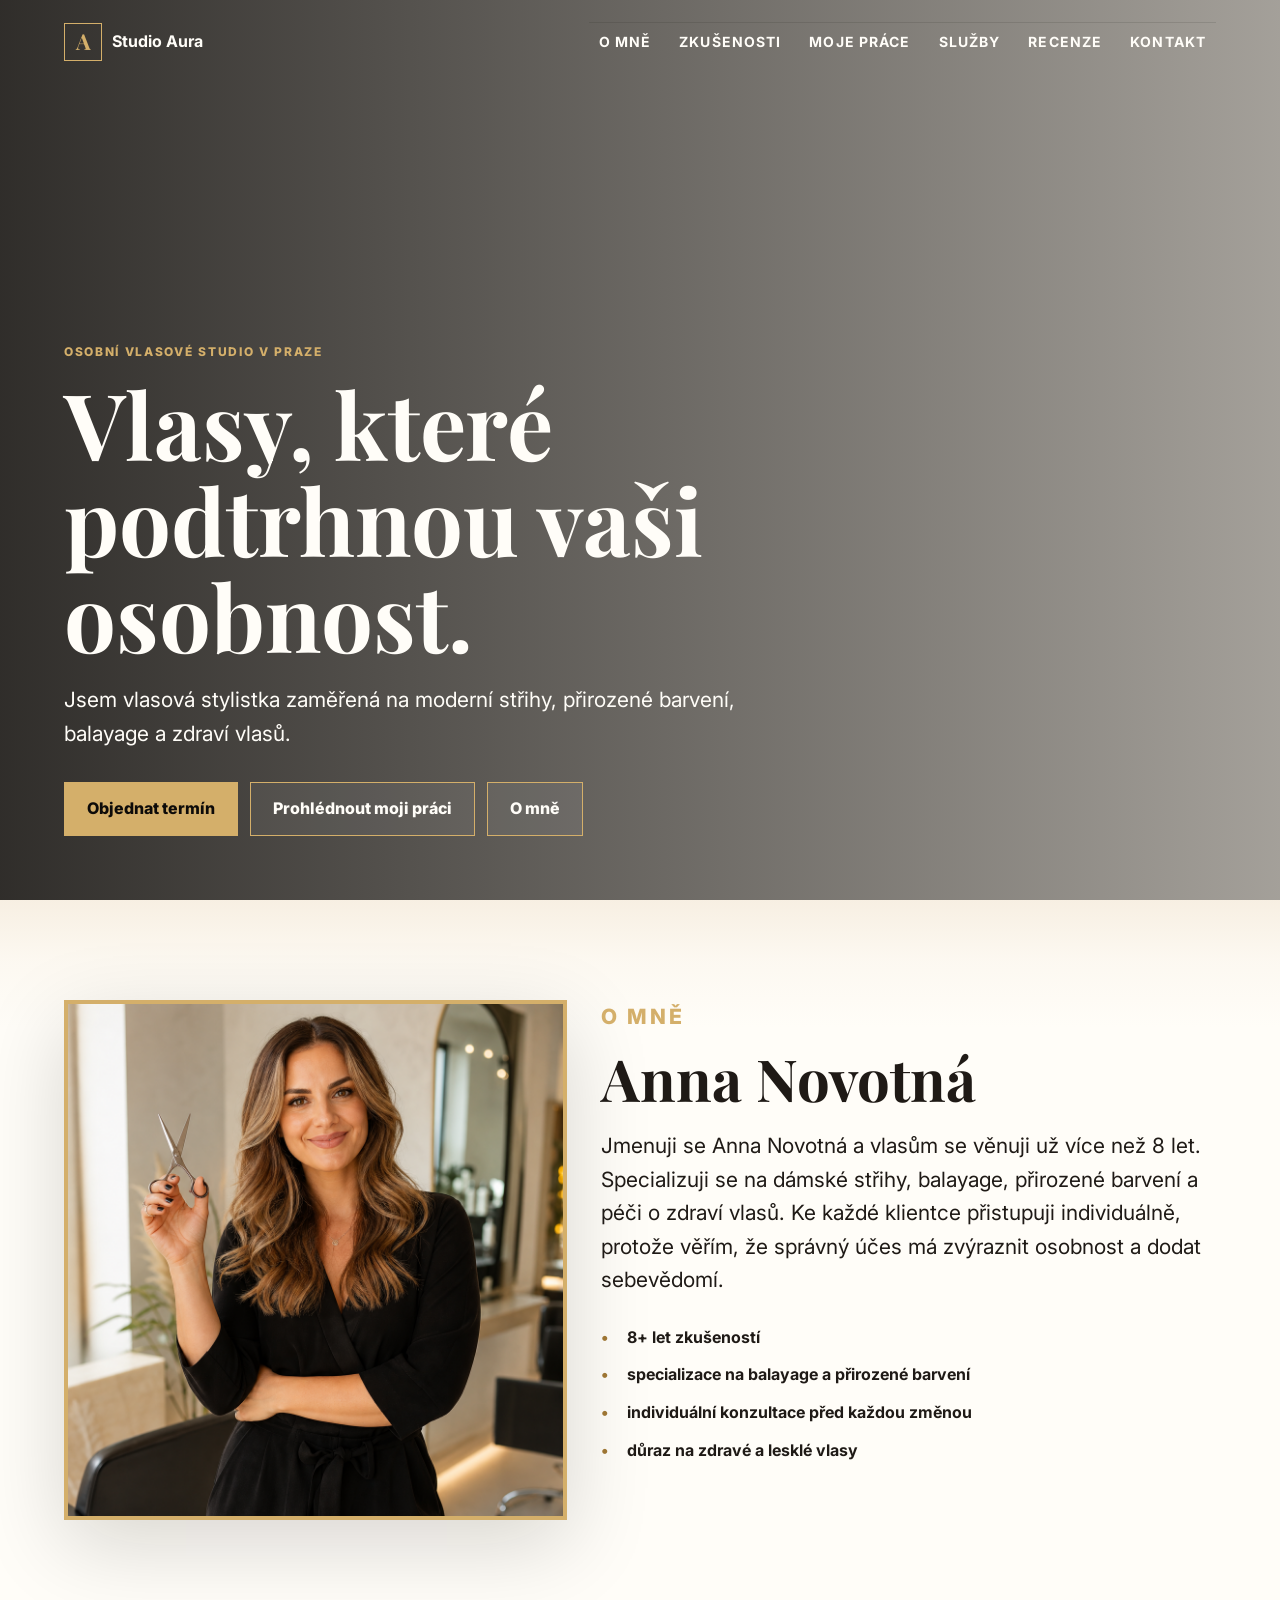
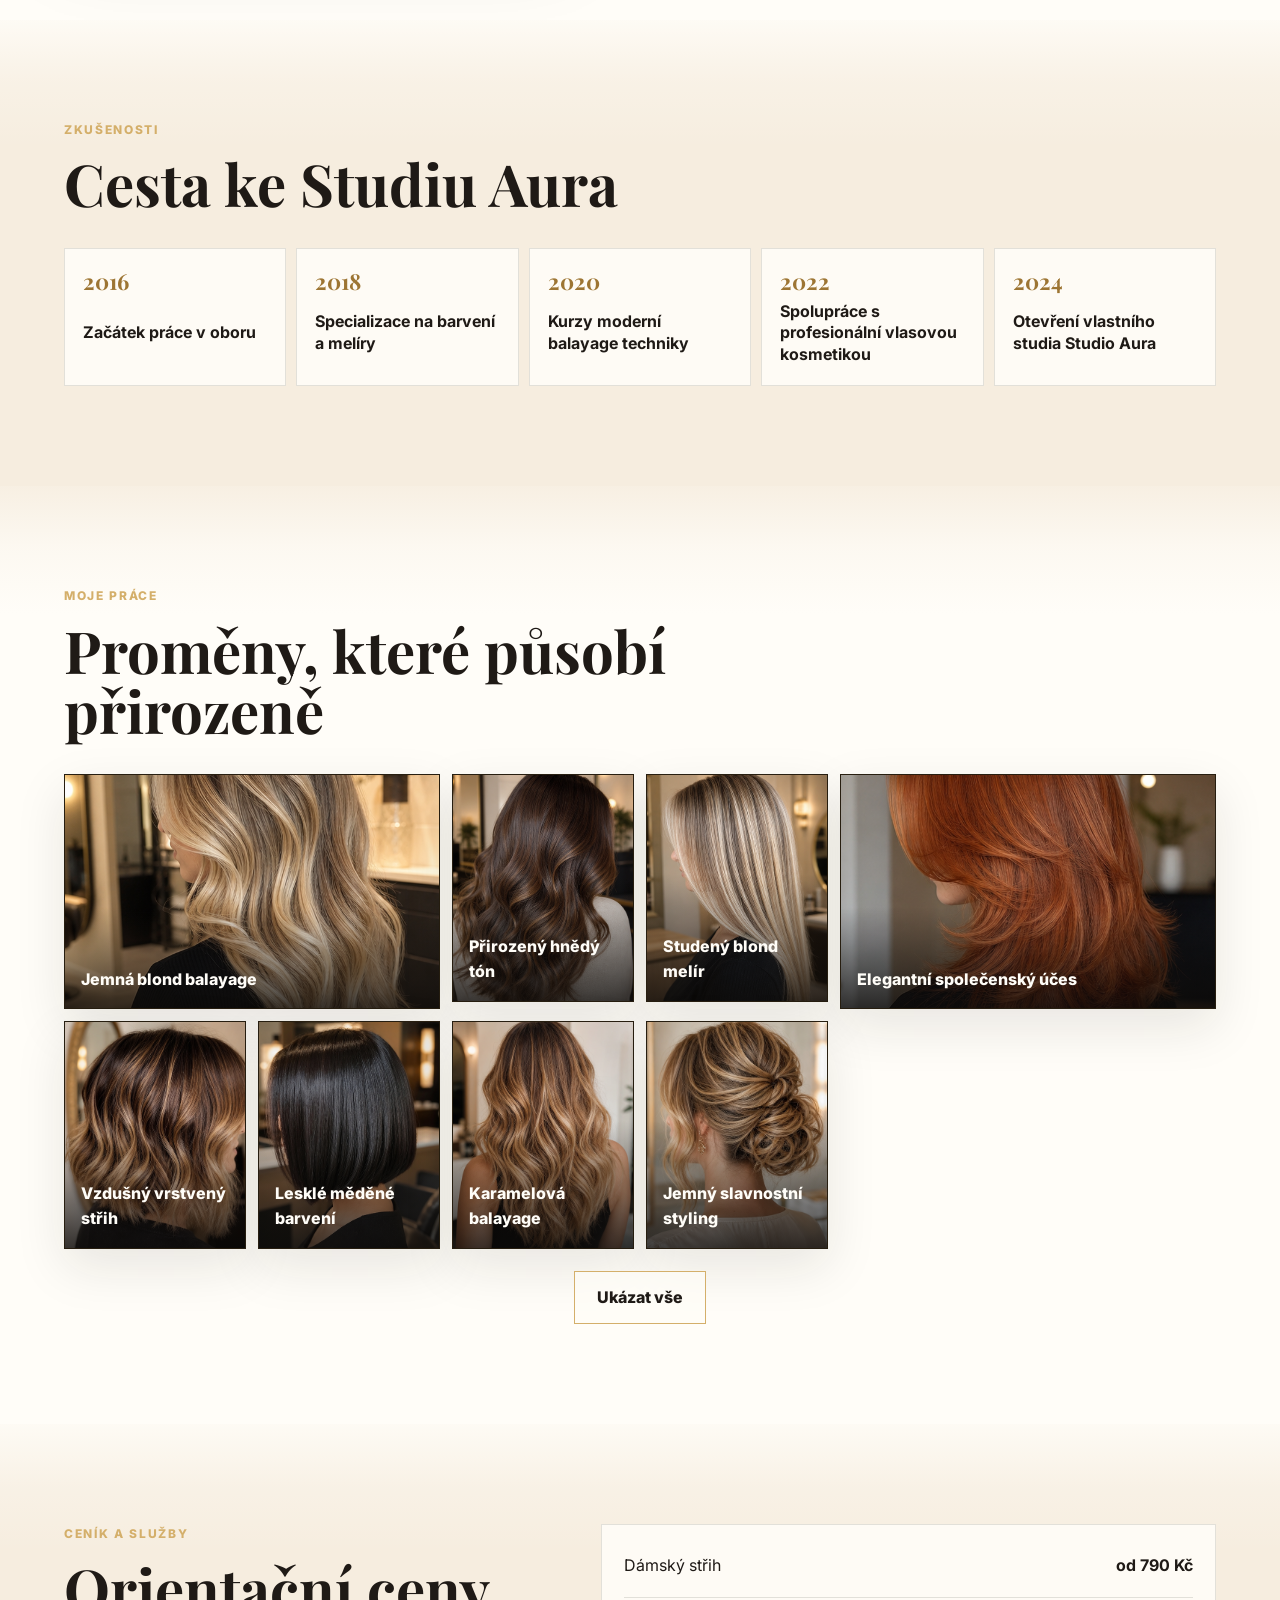
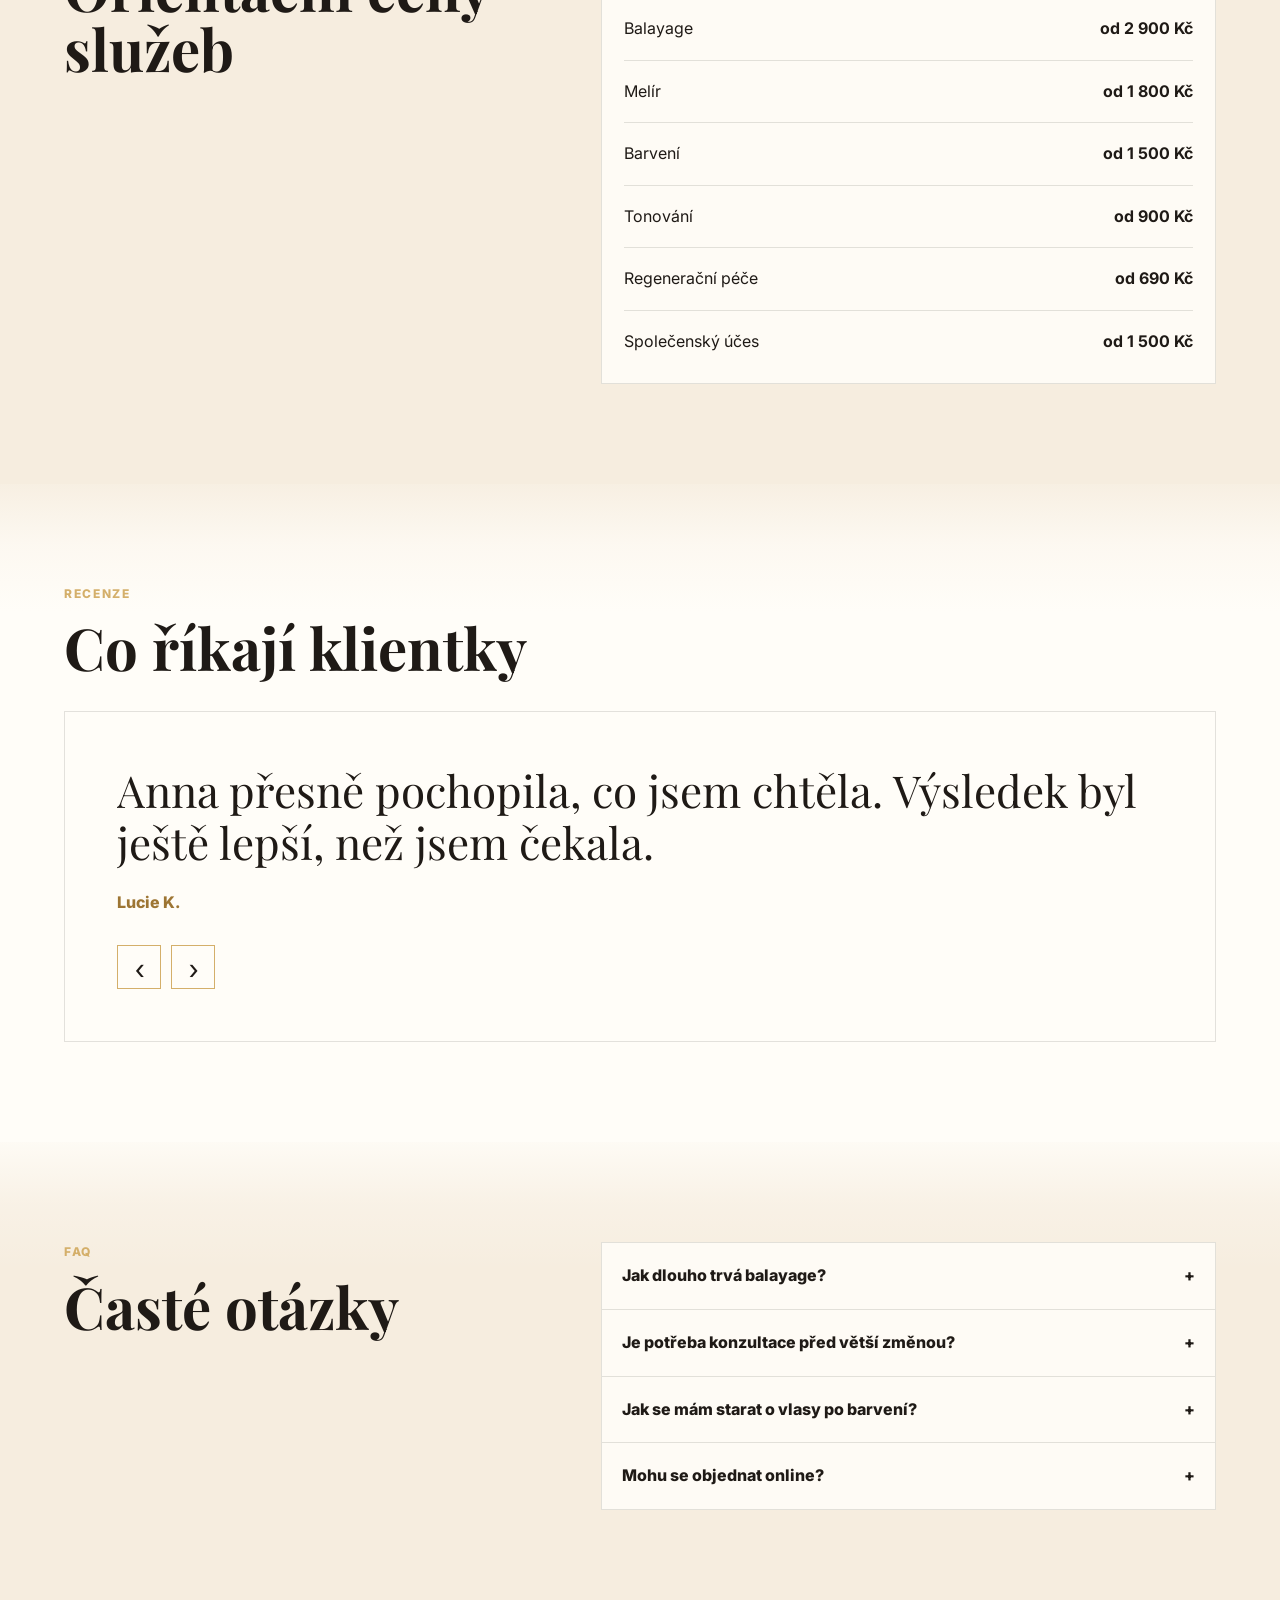
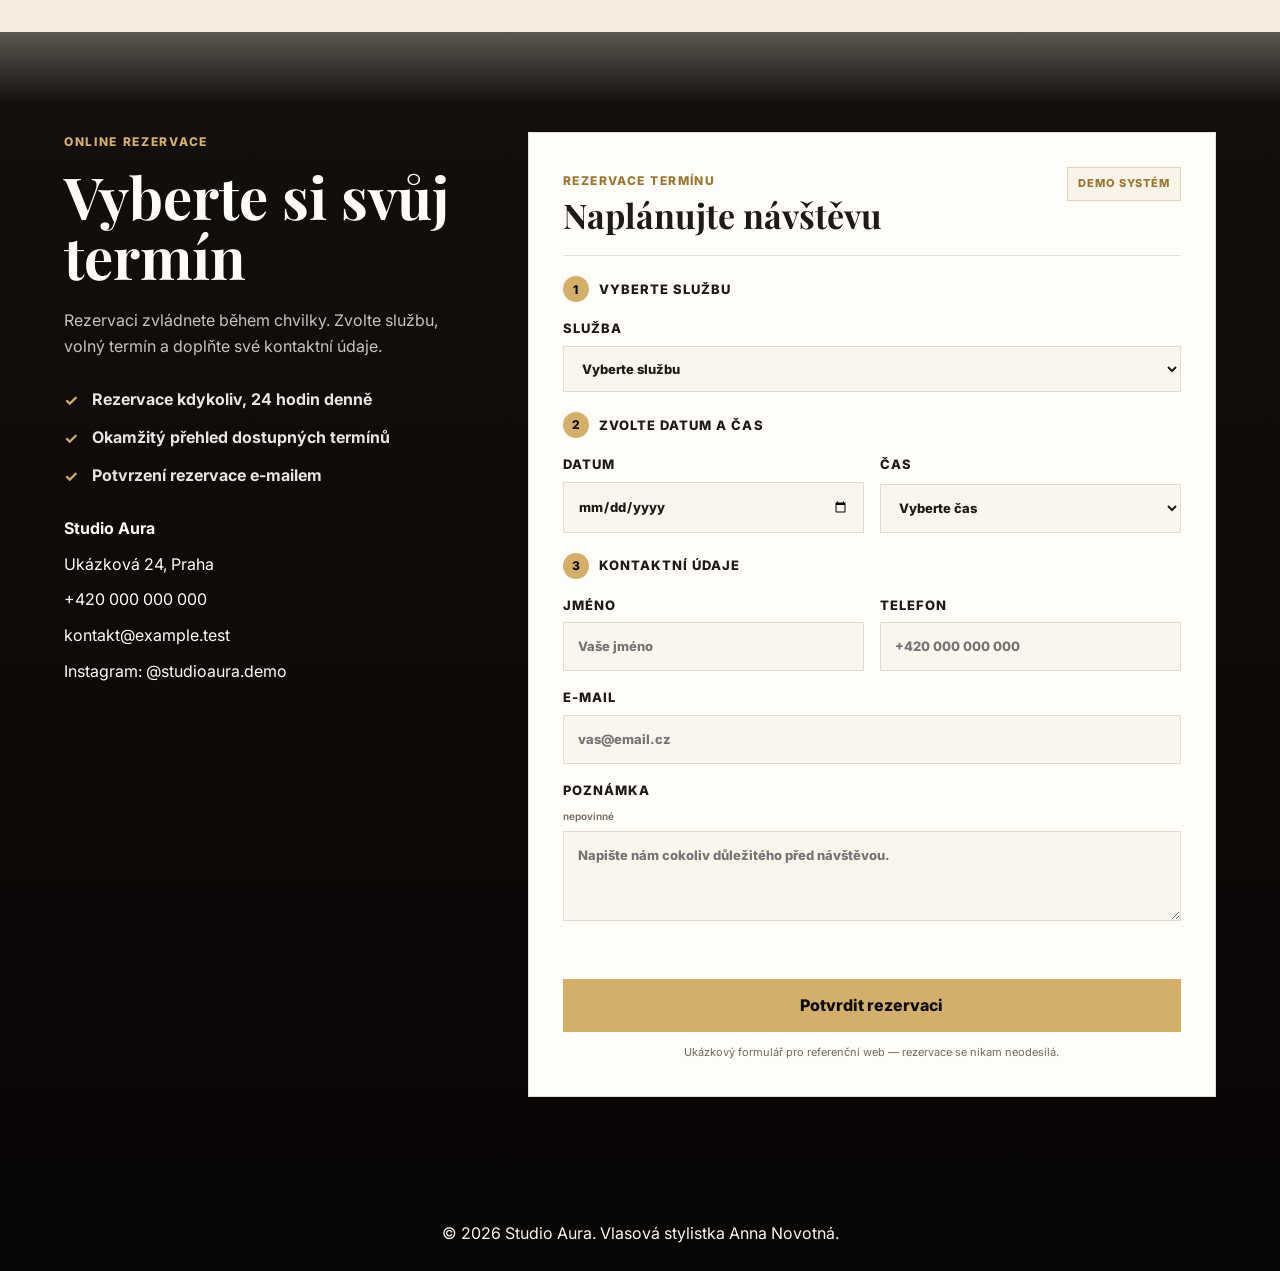
==== index.html @ 3a63a899 "Add demo booking and gallery interactions" ====
<!DOCTYPE html>
<html lang="cs">
<head>
  <meta charset="UTF-8">
  <meta name="viewport" content="width=device-width, initial-scale=1.0">
  <meta name="description" content="Studio Aura je osobní vlasové studio Anny Novotné v Praze. Moderní střihy, balayage, melíry, přirozené barvení a péče o zdravé vlasy.">
  <meta name="keywords" content="Studio Aura, kadeřnice Praha, balayage Praha, dámský střih, melír, barvení vlasů, vlasová stylistka">
  <meta name="author" content="Studio Aura">
  <meta property="og:title" content="Studio Aura | Vlasová stylistka Anna Novotná">
  <meta property="og:description" content="Vlasy, které podtrhnou vaši osobnost. Moderní střihy, přirozené barvení, balayage a zdraví vlasů.">
  <meta property="og:type" content="website">
  <meta property="og:image" content="https://images.unsplash.com/photo-1560066984-138dadb4c035?auto=format&fit=crop&w=1200&q=80">
  <title>Studio Aura | Vlasová stylistka Anna Novotná</title>
  <link rel="icon" href="data:image/svg+xml,%3Csvg xmlns='http://www.w3.org/2000/svg' viewBox='0 0 64 64'%3E%3Crect width='64' height='64' rx='14' fill='%230d0b09'/%3E%3Cpath d='M18 47 32 13l14 34h-7l-3-8H28l-3 8h-7Zm12-14h4l-2-6-2 6Z' fill='%23d4af6a'/%3E%3C/svg%3E">
  <link rel="preconnect" href="https://fonts.googleapis.com">
  <link rel="preconnect" href="https://fonts.gstatic.com" crossorigin>
  <link href="https://fonts.googleapis.com/css2?family=Inter:wght@400;500;600;700&family=Playfair+Display:wght@600;700&display=swap" rel="stylesheet">
  <link rel="stylesheet" href="style.css">
</head>
<body>
  <header class="site-header" data-header>
    <a class="brand" href="#home" aria-label="Studio Aura domů">
      <span class="brand__mark">A</span>
      <span>Studio Aura</span>
    </a>
    <nav class="nav" data-nav aria-label="Hlavní navigace">
      <a href="#about">O mně</a>
      <a href="#experience">Zkušenosti</a>
      <a href="#work">Moje práce</a>
      <a href="#pricing">Služby</a>
      <a href="#reviews">Recenze</a>
      <a href="#contact">Kontakt</a>
    </nav>
    <button class="menu-toggle" type="button" data-menu-toggle aria-label="Otevřít menu" aria-expanded="false">
      <span></span>
      <span></span>
      <span></span>
    </button>
  </header>

  <main>
    <section class="hero" id="home">
      <div class="hero__image" aria-hidden="true"></div>
      <div class="hero__content reveal">
        <p class="eyebrow">Osobní vlasové studio v Praze</p>
        <h1>Vlasy, které podtrhnou vaši osobnost.</h1>
        <p>Jsem vlasová stylistka zaměřená na moderní střihy, přirozené barvení, balayage a zdraví vlasů.</p>
        <div class="hero__actions">
          <a class="button button--primary" href="#contact">Objednat termín</a>
          <a class="button button--ghost" href="#work">Prohlédnout moji práci</a>
          <a class="button button--ghost" href="#about">O mně</a>
        </div>
      </div>
    </section>

    <section class="section about" id="about">
      <div class="section__inner about__grid">
        <div class="about__photo reveal">
          <img src="images/about-stylist-ai.png" alt="Vlasová stylistka Anna Novotná s nůžkami ve studiu Studio Aura" loading="lazy">
        </div>
        <div class="about__content reveal">
          <p class="eyebrow">O mně</p>
          <h2>Anna Novotná</h2>
          <p>Jmenuji se Anna Novotná a vlasům se věnuji už více než 8 let. Specializuji se na dámské střihy, balayage, přirozené barvení a péči o zdraví vlasů. Ke každé klientce přistupuji individuálně, protože věřím, že správný účes má zvýraznit osobnost a dodat sebevědomí.</p>
          <ul class="feature-list">
            <li>8+ let zkušeností</li>
            <li>specializace na balayage a přirozené barvení</li>
            <li>individuální konzultace před každou změnou</li>
            <li>důraz na zdravé a lesklé vlasy</li>
          </ul>
        </div>
      </div>
    </section>

    <section class="section experience" id="experience">
      <div class="section__inner">
        <div class="section__heading reveal">
          <p class="eyebrow">Zkušenosti</p>
          <h2>Cesta ke Studiu Aura</h2>
        </div>
        <div class="timeline">
          <article class="timeline__item reveal"><span>2016</span><p>Začátek práce v oboru</p></article>
          <article class="timeline__item reveal"><span>2018</span><p>Specializace na barvení a melíry</p></article>
          <article class="timeline__item reveal"><span>2020</span><p>Kurzy moderní balayage techniky</p></article>
          <article class="timeline__item reveal"><span>2022</span><p>Spolupráce s profesionální vlasovou kosmetikou</p></article>
          <article class="timeline__item reveal"><span>2024</span><p>Otevření vlastního studia Studio Aura</p></article>
        </div>
      </div>
    </section>

    <section class="section work" id="work">
      <div class="section__inner">
        <div class="section__heading reveal">
          <p class="eyebrow">Moje práce</p>
          <h2>Proměny, které působí přirozeně</h2>
        </div>
        <div class="gallery" data-gallery>
          <button class="gallery__item reveal" type="button" data-caption="Jemná blond balayage" data-src="images/portfolio/portfolio-01.png">
            <img src="images/portfolio/portfolio-01.png" alt="Jemná blond balayage ve vlasovém studiu" loading="lazy">
            <span>Jemná blond balayage</span>
          </button>
          <button class="gallery__item reveal" type="button" data-caption="Přirozený hnědý tón" data-src="images/portfolio/portfolio-02.png">
            <img src="images/portfolio/portfolio-02.png" alt="Přirozeně upravené hnědé vlasy" loading="lazy">
            <span>Přirozený hnědý tón</span>
          </button>
          <button class="gallery__item reveal" type="button" data-caption="Studený blond melír" data-src="images/portfolio/portfolio-03.png">
            <img src="images/portfolio/portfolio-03.png" alt="Studený blond melír po úpravě vlasů" loading="lazy">
            <span>Studený blond melír</span>
          </button>
          <button class="gallery__item reveal" type="button" data-caption="Elegantní společenský účes" data-src="images/portfolio/portfolio-04.png">
            <img src="images/portfolio/portfolio-04.png" alt="Elegantní společenský účes s jemným stylingem" loading="lazy">
            <span>Elegantní společenský účes</span>
          </button>
          <button class="gallery__item reveal" type="button" data-caption="Vzdušný vrstvený střih" data-src="images/portfolio/portfolio-05.png">
            <img src="images/portfolio/portfolio-05.png" alt="Vzdušný vrstvený dámský střih" loading="lazy">
            <span>Vzdušný vrstvený střih</span>
          </button>
          <button class="gallery__item reveal" type="button" data-caption="Lesklé měděné barvení" data-src="images/portfolio/portfolio-06.png">
            <img src="images/portfolio/portfolio-06.png" alt="Lesklé měděné barvení vlasů" loading="lazy">
            <span>Lesklé měděné barvení</span>
          </button>
          <button class="gallery__item reveal" type="button" data-caption="Karamelová balayage" data-src="images/portfolio/portfolio-07.png">
            <img src="images/portfolio/portfolio-07.png" alt="Karamelová balayage v měkkých vlnách" loading="lazy">
            <span>Karamelová balayage</span>
          </button>
          <button class="gallery__item reveal" type="button" data-caption="Jemný slavnostní styling" data-src="images/portfolio/portfolio-08.png">
            <img src="images/portfolio/portfolio-08.png" alt="Jemný slavnostní vlasový styling" loading="lazy">
            <span>Jemný slavnostní styling</span>
          </button>
        </div>
        <div class="work__actions reveal">
          <a class="button button--ghost" href="mojeprace.html">Ukázat vše</a>
        </div>
      </div>
    </section>

    <section class="section pricing" id="pricing">
      <div class="section__inner pricing__grid">
        <div class="section__heading reveal">
          <p class="eyebrow">Ceník a služby</p>
          <h2>Orientační ceny služeb</h2>
        </div>
        <div class="price-list reveal">
          <div><span>Dámský střih</span><strong>od 790 Kč</strong></div>
          <div><span>Balayage</span><strong>od 2 900 Kč</strong></div>
          <div><span>Melír</span><strong>od 1 800 Kč</strong></div>
          <div><span>Barvení</span><strong>od 1 500 Kč</strong></div>
          <div><span>Tonování</span><strong>od 900 Kč</strong></div>
          <div><span>Regenerační péče</span><strong>od 690 Kč</strong></div>
          <div><span>Společenský účes</span><strong>od 1 500 Kč</strong></div>
        </div>
      </div>
    </section>

    <section class="section reviews" id="reviews">
      <div class="section__inner">
        <div class="section__heading reveal">
          <p class="eyebrow">Recenze</p>
          <h2>Co říkají klientky</h2>
        </div>
        <div class="review-slider reveal" data-slider>
          <div class="review-slider__viewport">
            <div class="review-slider__track" data-slider-track>
              <figure class="review is-active">
                <blockquote>Anna přesně pochopila, co jsem chtěla. Výsledek byl ještě lepší, než jsem čekala.</blockquote>
                <figcaption>Lucie K.</figcaption>
              </figure>
              <figure class="review">
                <blockquote>Konečně kadeřnice, která umí poradit a zároveň respektuje moje přání.</blockquote>
                <figcaption>Petra M.</figcaption>
              </figure>
              <figure class="review">
                <blockquote>Balayage vypadá přirozeně a vlasy jsou krásně lesklé.</blockquote>
                <figcaption>Markéta S.</figcaption>
              </figure>
            </div>
          </div>
          <div class="review-slider__controls">
            <button type="button" data-slider-prev aria-label="Předchozí recenze">‹</button>
            <button type="button" data-slider-next aria-label="Další recenze">›</button>
          </div>
        </div>
      </div>
    </section>

    <section class="section faq" id="faq">
      <div class="section__inner faq__grid">
        <div class="section__heading reveal">
          <p class="eyebrow">FAQ</p>
          <h2>Časté otázky</h2>
        </div>
        <div class="accordion reveal" data-accordion>
          <div class="accordion__item">
            <button type="button" aria-expanded="false">Jak dlouho trvá balayage?</button>
            <p>Obvykle 3 až 4 hodiny podle délky, hustoty vlasů a požadovaného výsledku.</p>
          </div>
          <div class="accordion__item">
            <button type="button" aria-expanded="false">Je potřeba konzultace před větší změnou?</button>
            <p>Ano, u výraznější proměny doporučuji krátkou konzultaci, abychom zvolily správný postup i péči.</p>
          </div>
          <div class="accordion__item">
            <button type="button" aria-expanded="false">Jak se mám starat o vlasy po barvení?</button>
            <p>Používejte šetrnou vlasovou kosmetiku na barvené vlasy, tepelnou ochranu a pravidelnou regeneraci.</p>
          </div>
          <div class="accordion__item">
            <button type="button" aria-expanded="false">Mohu se objednat online?</button>
            <p>Ano, v rezervačním formuláři si vyberete službu, datum a jeden z dostupných časů.</p>
          </div>
        </div>
      </div>
    </section>

    <section class="section contact" id="contact">
      <div class="section__inner contact__grid">
        <div class="contact__info reveal">
          <p class="eyebrow">Online rezervace</p>
          <h2>Vyberte si svůj termín</h2>
          <p class="contact__intro">Rezervaci zvládnete během chvilky. Zvolte službu, volný termín a doplňte své kontaktní údaje.</p>
          <ul class="contact__benefits" aria-label="Výhody online rezervace">
            <li>Rezervace kdykoliv, 24 hodin denně</li>
            <li>Okamžitý přehled dostupných termínů</li>
            <li>Potvrzení rezervace e-mailem</li>
          </ul>
          <address>
            <strong>Studio Aura</strong>
            <span>Ukázková 24, Praha</span>
            <span class="contact__detail">+420 000 000 000</span>
            <span class="contact__detail">kontakt@example.test</span>
            <span class="contact__detail">Instagram: @studioaura.demo</span>
          </address>
        </div>
        <form class="contact-form reveal" data-form novalidate>
          <div class="booking-form__top">
            <div>
              <span class="booking-form__kicker">Rezervace termínu</span>
              <h3>Naplánujte návštěvu</h3>
            </div>
            <span class="booking-form__demo">Demo systém</span>
          </div>

          <div class="booking-form__step">
            <span>1</span>
            <p>Vyberte službu</p>
          </div>
          <label class="booking-form__wide">Služba
            <select name="service" required>
              <option value="">Vyberte službu</option>
              <option>Dámský střih · 60 min</option>
              <option>Balayage · 180 min</option>
              <option>Melír · 150 min</option>
              <option>Barvení vlasů · 120 min</option>
              <option>Tonování · 75 min</option>
              <option>Regenerační péče · 45 min</option>
              <option>Společenský účes · 90 min</option>
              <option>Konzultace změny účesu · 30 min</option>
            </select>
          </label>

          <div class="booking-form__step booking-form__wide">
            <span>2</span>
            <p>Zvolte datum a čas</p>
          </div>
          <label>Datum
            <input type="date" name="date" data-booking-date required>
          </label>
          <label>Čas
            <select name="time" required>
              <option value="">Vyberte čas</option>
              <option>09:00</option>
              <option>10:30</option>
              <option>12:00</option>
              <option>14:30</option>
              <option>16:00</option>
              <option>17:30</option>
            </select>
          </label>

          <div class="booking-form__step booking-form__wide">
            <span>3</span>
            <p>Kontaktní údaje</p>
          </div>
          <label>Jméno
            <input type="text" name="name" autocomplete="name" placeholder="Vaše jméno" required>
          </label>
          <label>Telefon
            <input type="tel" name="phone" autocomplete="tel" placeholder="+420 000 000 000" required>
          </label>
          <label class="booking-form__wide">E-mail
            <input type="email" name="email" autocomplete="email" placeholder="vas@email.cz" required>
          </label>
          <label class="booking-form__wide">Poznámka <small>nepovinné</small>
            <textarea name="message" rows="3" placeholder="Napište nám cokoliv důležitého před návštěvou."></textarea>
          </label>
          <p class="form-message booking-form__wide" data-form-message aria-live="polite"></p>
          <button class="button button--primary booking-form__submit booking-form__wide" type="submit">Potvrdit rezervaci</button>
          <p class="booking-form__note booking-form__wide">Ukázkový formulář pro referenční web — rezervace se nikam neodesílá.</p>
        </form>
      </div>
    </section>
  </main>

  <footer class="site-footer">
    <p>© 2026 Studio Aura. Vlasová stylistka Anna Novotná.</p>
  </footer>

  <div class="lightbox" data-lightbox aria-hidden="true" role="dialog" aria-label="Náhled fotografie">
    <button class="lightbox__close" type="button" data-lightbox-close aria-label="Zavřít náhled">×</button>
    <img src="" alt="" data-lightbox-image>
    <p data-lightbox-caption></p>
  </div>

  <script src="script.js"></script>
</body>
</html>
---- style.css ----
:root {
  --black: #0d0b09;
  --dark: #17110d;
  --ink: #1f1a16;
  --cream: #fbf6ed;
  --soft: #f3eadc;
  --section-light: #fffdf8;
  --section-soft: #f6eddf;
  --gold: #d4af6a;
  --gold-dark: #9d7533;
  --white: #fffdf8;
  --muted: #73685f;
  --line: rgba(31, 26, 22, 0.12);
  --shadow: 0 24px 80px rgba(13, 11, 9, 0.16);
}

* {
  box-sizing: border-box;
}

html {
  scroll-behavior: smooth;
}

body {
  margin: 0;
  font-family: "Inter", Arial, sans-serif;
  color: var(--ink);
  background: var(--cream);
  line-height: 1.6;
}

img {
  display: block;
  max-width: 100%;
}

a {
  color: inherit;
  text-decoration: none;
}

button,
input,
select,
textarea {
  font: inherit;
}

.site-header {
  position: fixed;
  inset: 0 0 auto;
  z-index: 20;
  display: flex;
  align-items: center;
  justify-content: space-between;
  padding: 16px 5vw;
  color: var(--white);
  transition: background 0.25s ease, color 0.25s ease, box-shadow 0.25s ease;
}

.site-header.is-scrolled,
.site-header.is-open {
  color: var(--ink);
  background: rgba(251, 246, 237, 0.94);
  box-shadow: 0 10px 35px rgba(13, 11, 9, 0.08);
  backdrop-filter: blur(18px);
}

.brand {
  display: inline-flex;
  align-items: center;
  gap: 10px;
  font-weight: 700;
  letter-spacing: 0;
}

.brand__mark {
  display: grid;
  width: 38px;
  height: 38px;
  place-items: center;
  border: 1px solid currentColor;
  color: var(--gold);
  font-family: "Playfair Display", Georgia, serif;
  font-size: 22px;
}

.nav {
  position: fixed;
  top: 70px;
  right: 0;
  left: 0;
  display: grid;
  gap: 8px;
  padding: 14px 5vw 18px;
  color: var(--ink);
  background: rgba(251, 246, 237, 0.98);
  border-top: 1px solid var(--line);
  box-shadow: 0 18px 45px rgba(13, 11, 9, 0.12);
  transform: translateY(-10px);
  opacity: 0;
  pointer-events: none;
  transition: transform 0.25s ease, opacity 0.25s ease;
}

.nav.is-open {
  transform: translateY(0);
  opacity: 1;
  pointer-events: auto;
}

.nav a {
  position: relative;
  padding: 10px;
  font-size: 14px;
  font-weight: 700;
  text-transform: uppercase;
  letter-spacing: 0.08em;
  transition: color 0.2s ease, background 0.2s ease;
}

.nav a:hover {
  color: var(--gold-dark);
  background: rgba(212, 175, 106, 0.12);
}

.menu-toggle {
  display: grid;
  gap: 5px;
  width: 42px;
  height: 42px;
  place-content: center;
  border: 1px solid currentColor;
  color: inherit;
  background: transparent;
  cursor: pointer;
}

.menu-toggle span {
  display: block;
  width: 18px;
  height: 2px;
  background: currentColor;
}

.hero {
  position: relative;
  min-height: 100svh;
  display: grid;
  align-items: end;
  padding: 110px 5vw 64px;
  color: var(--white);
  overflow: hidden;
}

.hero__image {
  position: absolute;
  inset: 0;
  background:
    linear-gradient(90deg, rgba(13, 11, 9, 0.86), rgba(13, 11, 9, 0.36)),
    url("https://images.unsplash.com/photo-1560066984-138dadb4c035?auto=format&fit=crop&w=1800&q=80") center/cover;
  transform: scale(1.02);
}

.hero__content {
  position: relative;
  max-width: 760px;
}

.eyebrow {
  margin: 0 0 14px;
  color: var(--gold);
  font-size: 12px;
  font-weight: 800;
  letter-spacing: 0.14em;
  text-transform: uppercase;
}

h1,
h2 {
  margin: 0;
  font-family: "Playfair Display", Georgia, serif;
  font-weight: 700;
  line-height: 1.04;
  letter-spacing: 0;
}

h1 {
  max-width: 850px;
  font-size: clamp(46px, 9vw, 92px);
}

h2 {
  font-size: clamp(34px, 6vw, 58px);
}

.hero p:not(.eyebrow),
.about__content p {
  max-width: 680px;
  font-size: clamp(17px, 2.5vw, 21px);
}

.hero__actions {
  display: flex;
  flex-wrap: wrap;
  gap: 12px;
  margin-top: 32px;
}

.button {
  display: inline-flex;
  min-height: 48px;
  align-items: center;
  justify-content: center;
  padding: 13px 22px;
  border: 1px solid var(--gold);
  font-weight: 800;
  cursor: pointer;
  transition: transform 0.2s ease, background 0.2s ease, color 0.2s ease;
}

.button:hover {
  transform: translateY(-2px);
}

.button--primary {
  color: var(--black);
  background: var(--gold);
}

.button--ghost {
  color: var(--white);
  background: rgba(255, 255, 255, 0.06);
}

.section {
  position: relative;
  scroll-margin-top: 88px;
  padding: 76px 5vw;
}

.section::before {
  position: absolute;
  inset: 0 0 auto;
  height: 128px;
  pointer-events: none;
  content: "";
}

.section::after {
  content: none;
}

.section__inner {
  width: min(1160px, 100%);
  margin: 0 auto;
}

.section__heading {
  max-width: 720px;
  margin-bottom: 34px;
}

.about,
.work,
.reviews {
  background: var(--section-light);
}

.experience,
.pricing {
  background: var(--section-soft);
}

.work {
  color: var(--ink);
}

.faq {
  background: var(--section-soft);
}

.about::before {
  background: linear-gradient(to bottom, rgba(246, 237, 223, 0.86), rgba(246, 237, 223, 0.28) 48%, rgba(255, 253, 248, 0));
}

.experience::before,
.pricing::before,
.faq::before {
  background: linear-gradient(to bottom, rgba(255, 253, 248, 0.86), rgba(255, 253, 248, 0.28) 48%, rgba(246, 237, 223, 0));
}

.work::before,
.reviews::before {
  background: linear-gradient(to bottom, rgba(246, 237, 223, 0.86), rgba(246, 237, 223, 0.28) 48%, rgba(255, 253, 248, 0));
}

.faq {
  min-height: 516px;
}

.pricing {
  scroll-margin-top: 0;
}

.about__grid,
.contact__grid,
.pricing__grid,
.faq__grid {
  display: grid;
  gap: 34px;
}

.about__photo img {
  width: 100%;
  height: 100%;
  min-height: 430px;
  object-fit: cover;
  box-shadow: var(--shadow);
}

.feature-list {
  display: grid;
  gap: 12px;
  padding: 0;
  margin: 28px 0 0;
  list-style: none;
}

.feature-list li {
  position: relative;
  padding-left: 26px;
  font-weight: 700;
}

.feature-list li::before {
  position: absolute;
  left: 0;
  color: var(--gold-dark);
  content: "•";
}

.timeline {
  display: grid;
  align-items: stretch;
  grid-auto-rows: 1fr;
  gap: 10px;
}

.timeline__item,
.price-list,
.review-slider,
.accordion,
.contact-form {
  background: rgba(255, 253, 248, 0.9);
  border: 1px solid var(--line);
}

.review-slider {
  background: var(--white);
}

.timeline__item {
  display: grid;
  min-height: 104px;
  gap: 8px;
  padding: 20px 18px;
}

.timeline__item span {
  color: var(--gold-dark);
  font-family: "Playfair Display", Georgia, serif;
  font-size: 22px;
  font-weight: 700;
  line-height: 1.1;
}

.timeline__item p {
  margin: 0;
  font-weight: 700;
  line-height: 1.35;
}

.services__list {
  display: grid;
  gap: 10px;
  max-width: 720px;
  padding: 0;
  margin: 0;
  list-style: none;
}

.services__list li {
  position: relative;
  padding-left: 24px;
  font-weight: 700;
}

.services__list li::before {
  position: absolute;
  left: 0;
  color: var(--gold-dark);
  content: "•";
}

.work .button--ghost {
  color: var(--ink);
  background: rgba(255, 253, 248, 0.64);
}

.gallery {
  display: grid;
  grid-template-columns: repeat(auto-fit, minmax(175px, 1fr));
  gap: 12px;
}

.gallery__item {
  position: relative;
  min-height: 205px;
  aspect-ratio: 4 / 5;
  padding: 0;
  border: 1px solid rgba(157, 117, 51, 0.18);
  color: var(--white);
  background: var(--black);
  cursor: zoom-in;
  overflow: hidden;
  box-shadow: 0 18px 48px rgba(31, 26, 22, 0.1);
}

.gallery__item img {
  width: 100%;
  height: 100%;
  object-fit: cover;
  transition: transform 0.45s ease;
}

.gallery__item:hover img {
  transform: scale(1.06);
}

.gallery__item span {
  position: absolute;
  right: 0;
  bottom: 0;
  left: 0;
  padding: 60px 16px 16px;
  font-weight: 800;
  text-align: left;
  background: linear-gradient(transparent, rgba(13, 11, 9, 0.78));
}

.work__actions {
  display: flex;
  justify-content: center;
  margin-top: 22px;
}

.portfolio-page {
  min-height: 100svh;
}

.work.portfolio-page {
  padding-top: 118px;
}

.portfolio-page__top {
  display: flex;
  flex-wrap: wrap;
  align-items: end;
  justify-content: space-between;
  gap: 18px;
  margin-bottom: 30px;
}

.portfolio-page__top h1 {
  font-size: clamp(42px, 8vw, 82px);
}

.gallery--full {
  grid-template-columns: repeat(auto-fit, minmax(175px, 1fr));
}

.price-list {
  padding: 10px 22px;
}

.price-list div {
  display: flex;
  justify-content: space-between;
  gap: 18px;
  padding: 18px 0;
  border-bottom: 1px solid var(--line);
}

.price-list div:last-child {
  border-bottom: 0;
}

.price-list strong {
  white-space: nowrap;
}

.review-slider {
  position: relative;
  padding: clamp(26px, 5vw, 52px);
  overflow: hidden;
}

.review-slider__viewport {
  overflow: hidden;
}

.review-slider__track {
  display: flex;
  width: 100%;
  transition: transform 0.35s ease;
}

.review {
  flex: 0 0 100%;
  max-width: 100%;
  margin: 0;
}

.review blockquote {
  margin: 0;
  font-family: "Playfair Display", Georgia, serif;
  font-size: clamp(26px, 5vw, 44px);
  line-height: 1.18;
}

.review figcaption {
  margin-top: 22px;
  color: var(--gold-dark);
  font-weight: 800;
}

.review-slider__controls {
  display: flex;
  gap: 10px;
  margin-top: 30px;
}

.review-slider__controls button,
.lightbox__close {
  width: 44px;
  height: 44px;
  border: 1px solid var(--gold);
  color: var(--ink);
  background: transparent;
  font-size: 28px;
  cursor: pointer;
  transition: background 0.2s ease, color 0.2s ease, transform 0.2s ease;
}

.review-slider__controls button:hover,
.work .button--ghost:hover {
  color: var(--black);
  background: rgba(212, 175, 106, 0.18);
  transform: translateY(-1px);
}

.lightbox__close:hover {
  color: var(--white);
  background: rgba(212, 175, 106, 0.38);
  transform: scale(1.06);
}

.accordion__item + .accordion__item {
  border-top: 1px solid var(--line);
}

.accordion__item {
  padding-bottom: 0;
}

.accordion__item button {
  width: 100%;
  display: flex;
  justify-content: space-between;
  gap: 18px;
  padding: 20px;
  border: 0;
  color: var(--ink);
  background: transparent;
  font-weight: 800;
  text-align: left;
  cursor: pointer;
}

.accordion__item button::after {
  content: "+";
}

.accordion__item.is-open button::after {
  content: "−";
}

.accordion__item p {
  max-height: 0;
  overflow: hidden;
  margin: 0;
  padding: 0 20px;
  color: var(--muted);
  opacity: 0;
  transform: translateY(-6px);
  transition:
    max-height 0.48s cubic-bezier(0.22, 1, 0.36, 1),
    opacity 0.34s ease,
    padding-bottom 0.48s cubic-bezier(0.22, 1, 0.36, 1),
    transform 0.48s cubic-bezier(0.22, 1, 0.36, 1);
}

.accordion__item.is-open p {
  max-height: 140px;
  padding-bottom: 22px;
  opacity: 1;
  transform: translateY(0);
}

.contact {
  color: var(--white);
  background: linear-gradient(180deg, #130f0c, #080605);
}

.contact::before {
  height: 72px;
  background: linear-gradient(to bottom, rgba(246, 237, 223, 0.32), rgba(19, 15, 12, 0));
}

.contact__info address {
  display: grid;
  gap: 10px;
  margin-top: 28px;
  font-style: normal;
}

.contact__info a:hover {
  color: var(--gold);
}

.contact__detail {
  width: fit-content;
  transition: color 0.2s ease, transform 0.2s ease;
}

.contact__detail:hover {
  color: var(--gold);
  transform: translateX(4px);
}

.contact__intro {
  max-width: 520px;
  margin: 22px 0 0;
  color: rgba(255, 253, 248, 0.76);
}

.contact__benefits {
  display: grid;
  gap: 12px;
  padding: 0;
  margin: 28px 0 0;
  list-style: none;
}

.contact__benefits li {
  position: relative;
  padding-left: 28px;
  color: rgba(255, 253, 248, 0.9);
  font-weight: 700;
}

.contact__benefits li::before {
  position: absolute;
  top: 1px;
  left: 0;
  color: var(--gold);
  content: "✓";
}

.contact-form {
  display: grid;
  gap: 16px;
  padding: clamp(22px, 4vw, 34px);
  color: var(--ink);
  background: var(--white);
}

.booking-form__top {
  display: flex;
  flex-wrap: wrap;
  align-items: flex-start;
  justify-content: space-between;
  gap: 14px;
  padding-bottom: 20px;
  border-bottom: 1px solid var(--line);
}

.booking-form__top,
.booking-form__wide {
  grid-column: 1 / -1;
}

.booking-form__kicker {
  color: var(--gold-dark);
  font-size: 12px;
  font-weight: 800;
  text-transform: uppercase;
  letter-spacing: 0.12em;
}

.booking-form__top h3 {
  margin: 3px 0 0;
  font-family: "Playfair Display", Georgia, serif;
  font-size: clamp(25px, 4vw, 34px);
  line-height: 1.15;
}

.booking-form__demo {
  padding: 7px 10px;
  border: 1px solid rgba(157, 117, 51, 0.28);
  color: var(--gold-dark);
  background: rgba(212, 175, 106, 0.12);
  font-size: 11px;
  font-weight: 800;
  text-transform: uppercase;
  letter-spacing: 0.08em;
}

.booking-form__step {
  display: flex;
  align-items: center;
  gap: 10px;
  margin-top: 4px;
}

.booking-form__step span {
  display: grid;
  width: 26px;
  height: 26px;
  place-items: center;
  border-radius: 50%;
  color: var(--black);
  background: var(--gold);
  font-size: 12px;
  font-weight: 800;
}

.booking-form__step p {
  margin: 0;
  font-size: 13px;
  font-weight: 800;
  text-transform: uppercase;
  letter-spacing: 0.08em;
}

.contact-form label {
  display: grid;
  gap: 7px;
  font-size: 13px;
  font-weight: 800;
  text-transform: uppercase;
  letter-spacing: 0.08em;
}

.contact-form label small {
  color: var(--muted);
  font-size: 10px;
  font-weight: 600;
  text-transform: none;
  letter-spacing: 0;
}

.contact-form input,
.contact-form select,
.contact-form textarea {
  width: 100%;
  border: 1px solid var(--line);
  padding: 13px 14px;
  color: var(--ink);
  background: var(--cream);
  outline: none;
}

.contact-form input:focus,
.contact-form select:focus,
.contact-form textarea:focus {
  border-color: var(--gold-dark);
}

.contact-form .is-invalid {
  border-color: #9b2c2c;
}

.booking-form__submit {
  width: 100%;
  margin-top: 2px;
}

.booking-form__note {
  margin: -4px 0 0;
  color: var(--muted);
  font-size: 11px;
  text-align: center;
}

.form-message {
  min-height: 24px;
  margin: 0;
  color: #9b2c2c;
  font-weight: 700;
}

.form-message.is-success {
  color: #2e6b45;
}

.site-footer {
  padding: 24px 5vw;
  color: var(--cream);
  background: #070605;
  text-align: center;
}

.site-footer p {
  margin: 0;
}

.lightbox {
  position: fixed;
  inset: 0;
  z-index: 40;
  display: grid;
  place-items: center;
  padding: 72px 5vw 32px;
  color: var(--white);
  background: rgba(7, 6, 5, 0.92);
  opacity: 0;
  pointer-events: none;
  transition: opacity 0.2s ease;
}

.lightbox.is-open {
  opacity: 1;
  pointer-events: auto;
}

.lightbox img {
  max-height: 78vh;
  object-fit: contain;
  cursor: zoom-in;
  box-shadow: var(--shadow);
}

.lightbox img.is-zoom-active {
  cursor: zoom-out;
}

.lightbox__lens {
  position: fixed;
  z-index: 1;
  width: 156px;
  height: 156px;
  border: 2px solid var(--gold);
  border-radius: 50%;
  background-color: var(--black);
  background-repeat: no-repeat;
  box-shadow: 0 12px 36px rgba(7, 6, 5, 0.38);
  opacity: 0;
  pointer-events: none;
  transform: translate(-50%, -50%) scale(0.92);
  transition: opacity 0.16s ease, transform 0.16s ease;
}

.lightbox__lens.is-visible {
  opacity: 1;
  transform: translate(-50%, -50%) scale(1);
}

.lightbox p {
  margin: 16px 0 0;
  font-size: 22px;
  font-weight: 800;
}

.lightbox__close {
  position: absolute;
  top: 20px;
  right: 5vw;
  color: var(--white);
}

@media (hover: none), (pointer: coarse) {
  .lightbox img {
    cursor: default;
  }

  .lightbox__lens {
    display: none;
  }
}

.reveal {
  opacity: 0;
  transform: translateY(26px);
  transition: opacity 0.6s ease, transform 0.6s ease;
}

.reveal.is-visible {
  opacity: 1;
  transform: translateY(0);
}

@media (min-width: 760px) {
  .section {
    padding: 100px 5vw;
  }

  .faq.section {
    height: 490px;
    min-height: 0;
    padding: 100px 5vw 32px;
  }

  .work.portfolio-page {
    padding-top: 118px;
  }

  .about__grid,
  .contact__grid,
  .pricing__grid,
  .faq__grid {
    grid-template-columns: 0.9fr 1.1fr;
    align-items: start;
  }

  .about__grid {
    align-items: stretch;
  }

  .contact__grid {
    grid-template-columns: 0.72fr 1.28fr;
    gap: clamp(42px, 6vw, 78px);
  }

  .contact-form {
    grid-template-columns: repeat(2, minmax(0, 1fr));
  }

  .about__photo {
    position: relative;
    min-height: 520px;
    border: 4px solid var(--gold);
    background: var(--white);
    overflow: hidden;
    box-shadow: var(--shadow);
  }

  .about__photo img {
    position: absolute;
    inset: 0;
    width: 100%;
    height: 100%;
    min-height: 0;
    box-shadow: none;
  }

  .timeline {
    grid-template-columns: repeat(5, 1fr);
  }

  .gallery__item:nth-child(1),
  .gallery__item:nth-child(4) {
    grid-column: span 2;
    aspect-ratio: 8 / 5;
  }

  .gallery--full .gallery__item:nth-child(1),
  .gallery--full .gallery__item:nth-child(4) {
    grid-column: auto;
    aspect-ratio: 4 / 5;
  }
}

@media (min-width: 980px) {
  .site-header {
    padding-block: 22px;
  }

  .nav {
    position: static;
    display: flex;
    align-items: center;
    gap: 8px;
    padding: 0;
    color: inherit;
    background: transparent;
    box-shadow: none;
    transform: none;
    opacity: 1;
    pointer-events: auto;
  }

  .nav a {
    padding: 8px 10px;
    background: transparent;
  }

  .nav a::after {
    position: absolute;
    right: 10px;
    bottom: 2px;
    left: 10px;
    height: 1px;
    background: var(--gold);
    transform: scaleX(0);
    transform-origin: center;
    transition: transform 0.2s ease;
    content: "";
  }

  .nav a:hover {
    color: var(--gold);
    background: transparent;
  }

  .site-header.is-scrolled .nav a:hover,
  .site-header.is-open .nav a:hover {
    color: var(--gold-dark);
  }

  .nav a:hover::after {
    transform: scaleX(1);
  }

  .menu-toggle {
    display: none;
  }
}

@media (prefers-reduced-motion: reduce) {
  *,
  *::before,
  *::after {
    scroll-behavior: auto !important;
    transition-duration: 0.01ms !important;
    animation-duration: 0.01ms !important;
  }
}
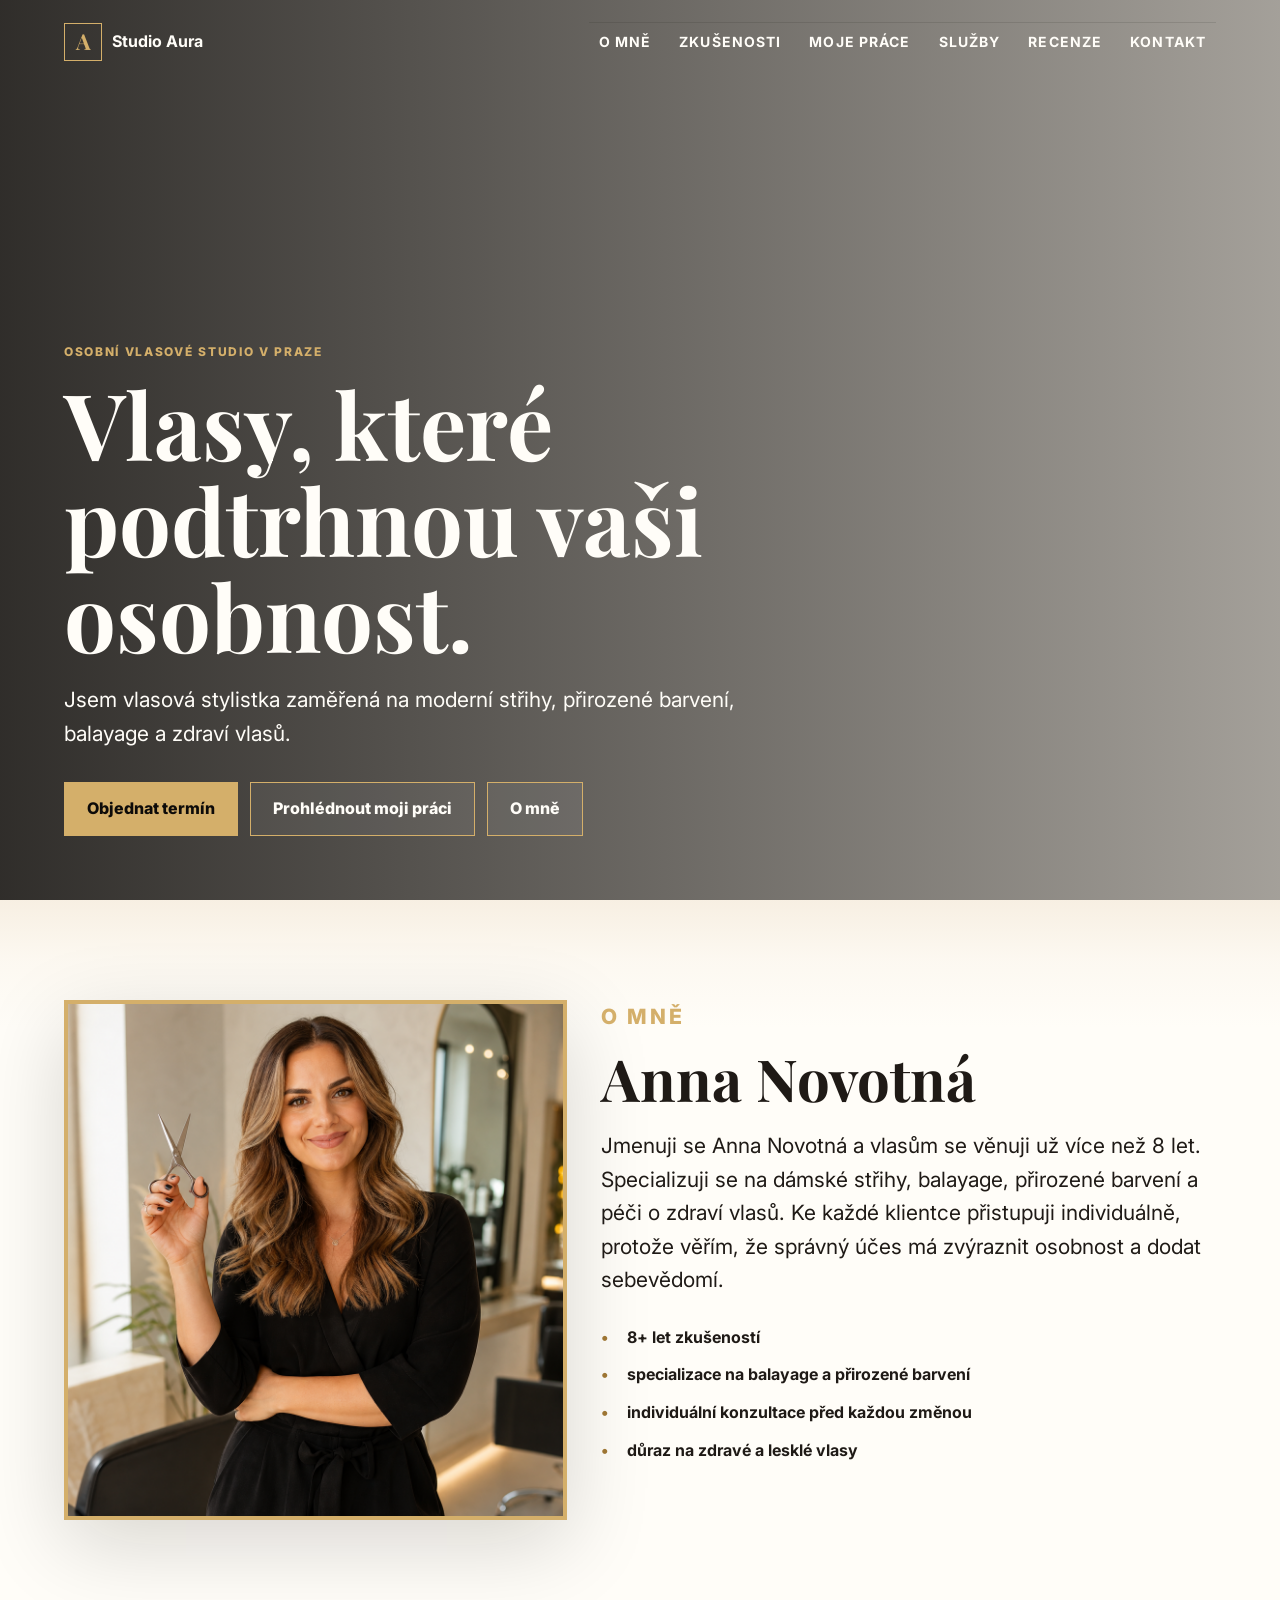
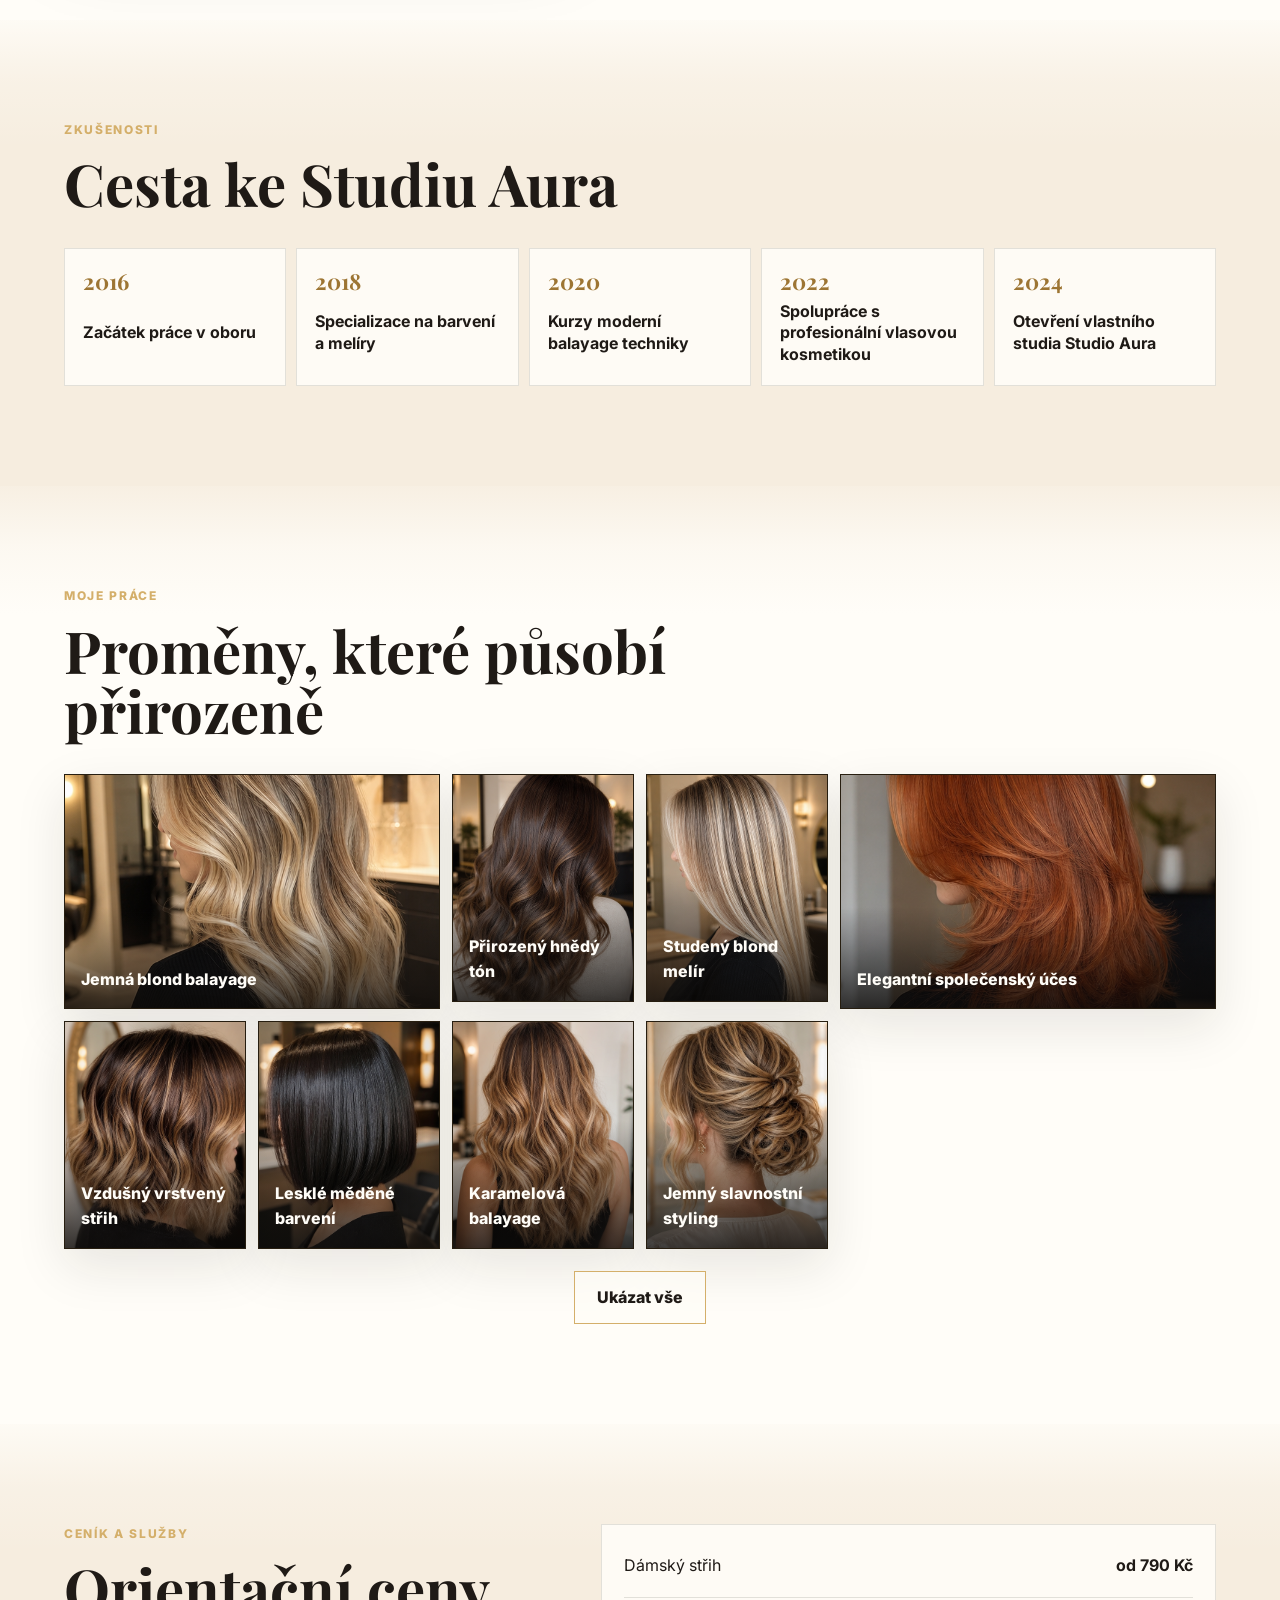
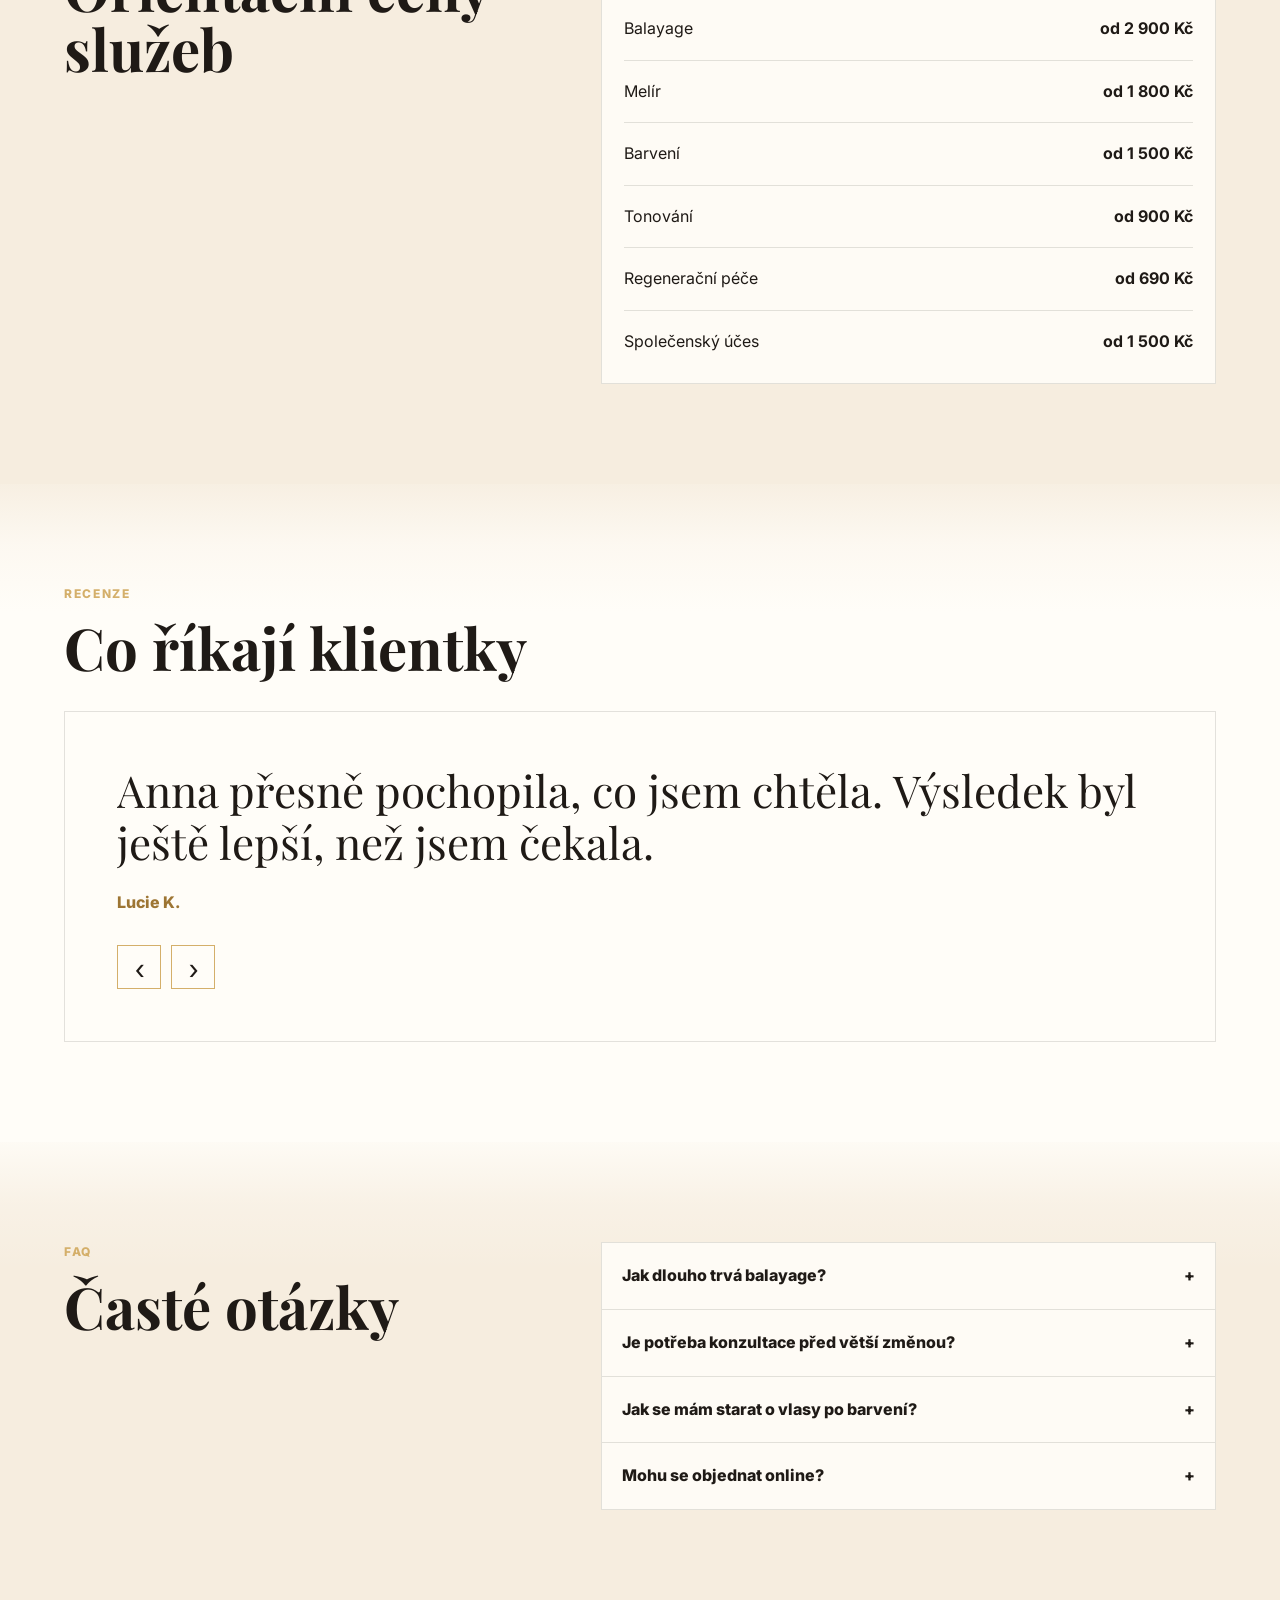
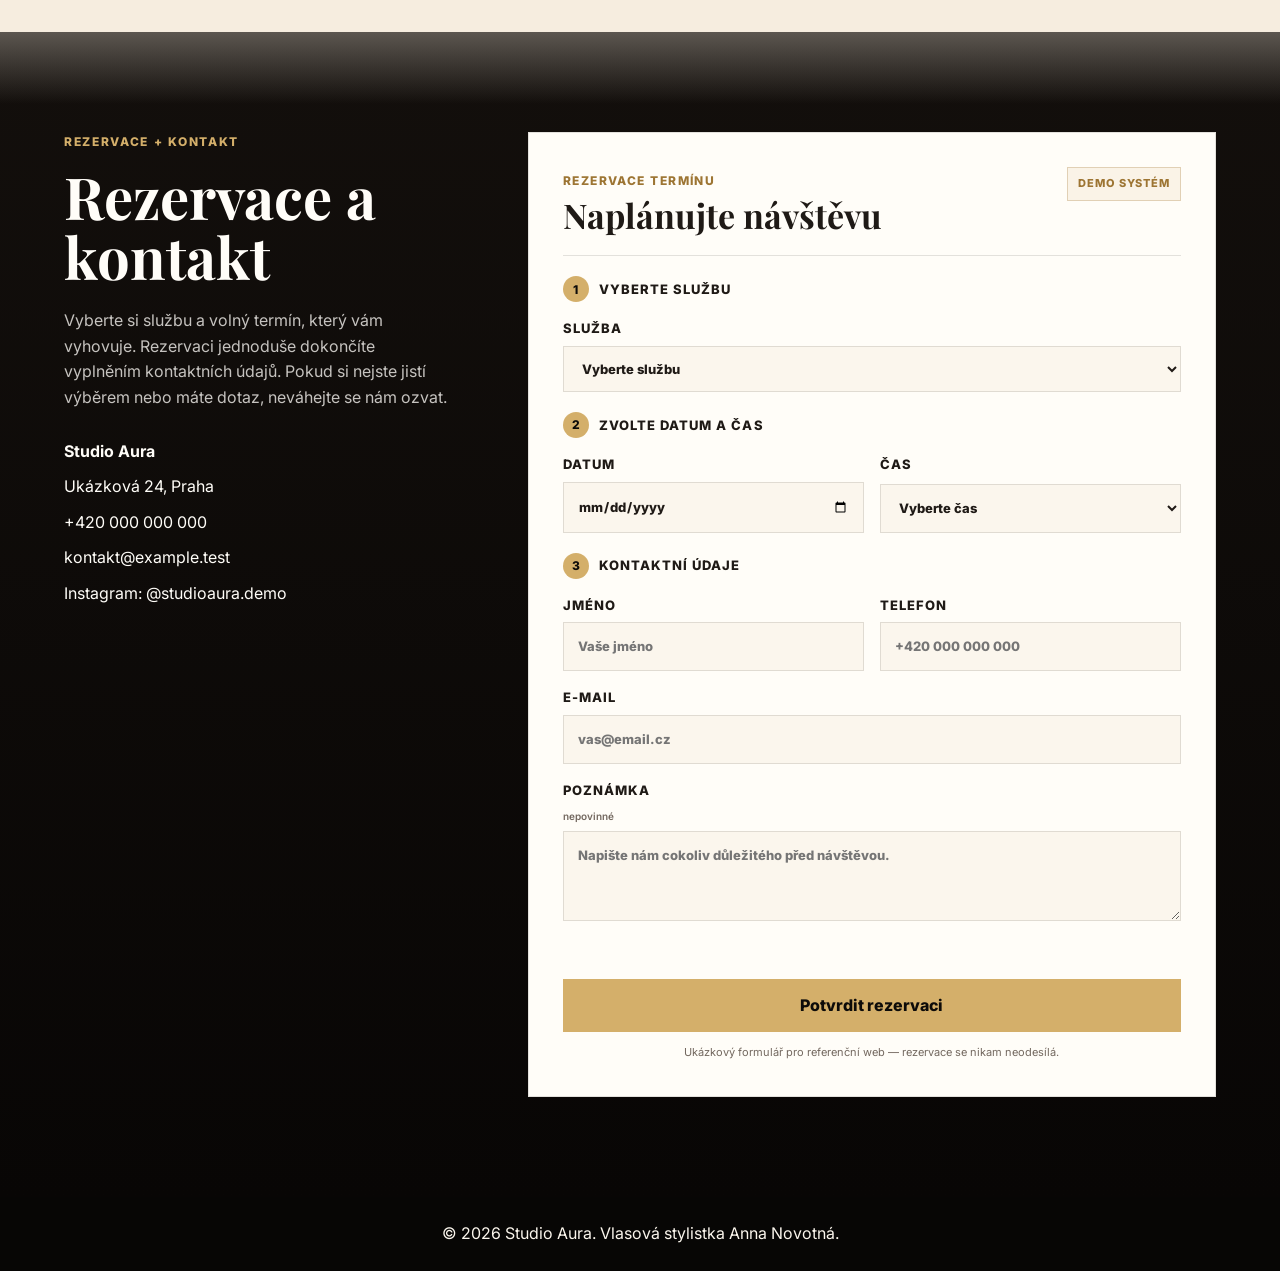
==== commit 87261507: "ffds" ====
--- a/index.html
+++ b/index.html
@@ -213,18 +213,13 @@
     <section class="section contact" id="contact">
       <div class="section__inner contact__grid">
         <div class="contact__info reveal">
-          <p class="eyebrow">Online rezervace</p>
-          <h2>Vyberte si svůj termín</h2>
-          <p class="contact__intro">Rezervaci zvládnete během chvilky. Zvolte službu, volný termín a doplňte své kontaktní údaje.</p>
-          <ul class="contact__benefits" aria-label="Výhody online rezervace">
-            <li>Rezervace kdykoliv, 24 hodin denně</li>
-            <li>Okamžitý přehled dostupných termínů</li>
-            <li>Potvrzení rezervace e-mailem</li>
-          </ul>
+          <p class="eyebrow">Rezervace + kontakt</p>
+          <h2>Rezervace a kontakt</h2>
+          <p class="contact__intro">Vyberte si službu a volný termín, který vám vyhovuje. Rezervaci jednoduše dokončíte vyplněním kontaktních údajů. Pokud si nejste jistí výběrem nebo máte dotaz, neváhejte se nám ozvat.</p>
           <address>
             <strong>Studio Aura</strong>
             <span>Ukázková 24, Praha</span>
-            <span class="contact__detail">+420 000 000 000</span>
+            <span>+420 000 000 000</span>
             <span class="contact__detail">kontakt@example.test</span>
             <span class="contact__detail">Instagram: @studioaura.demo</span>
           </address>
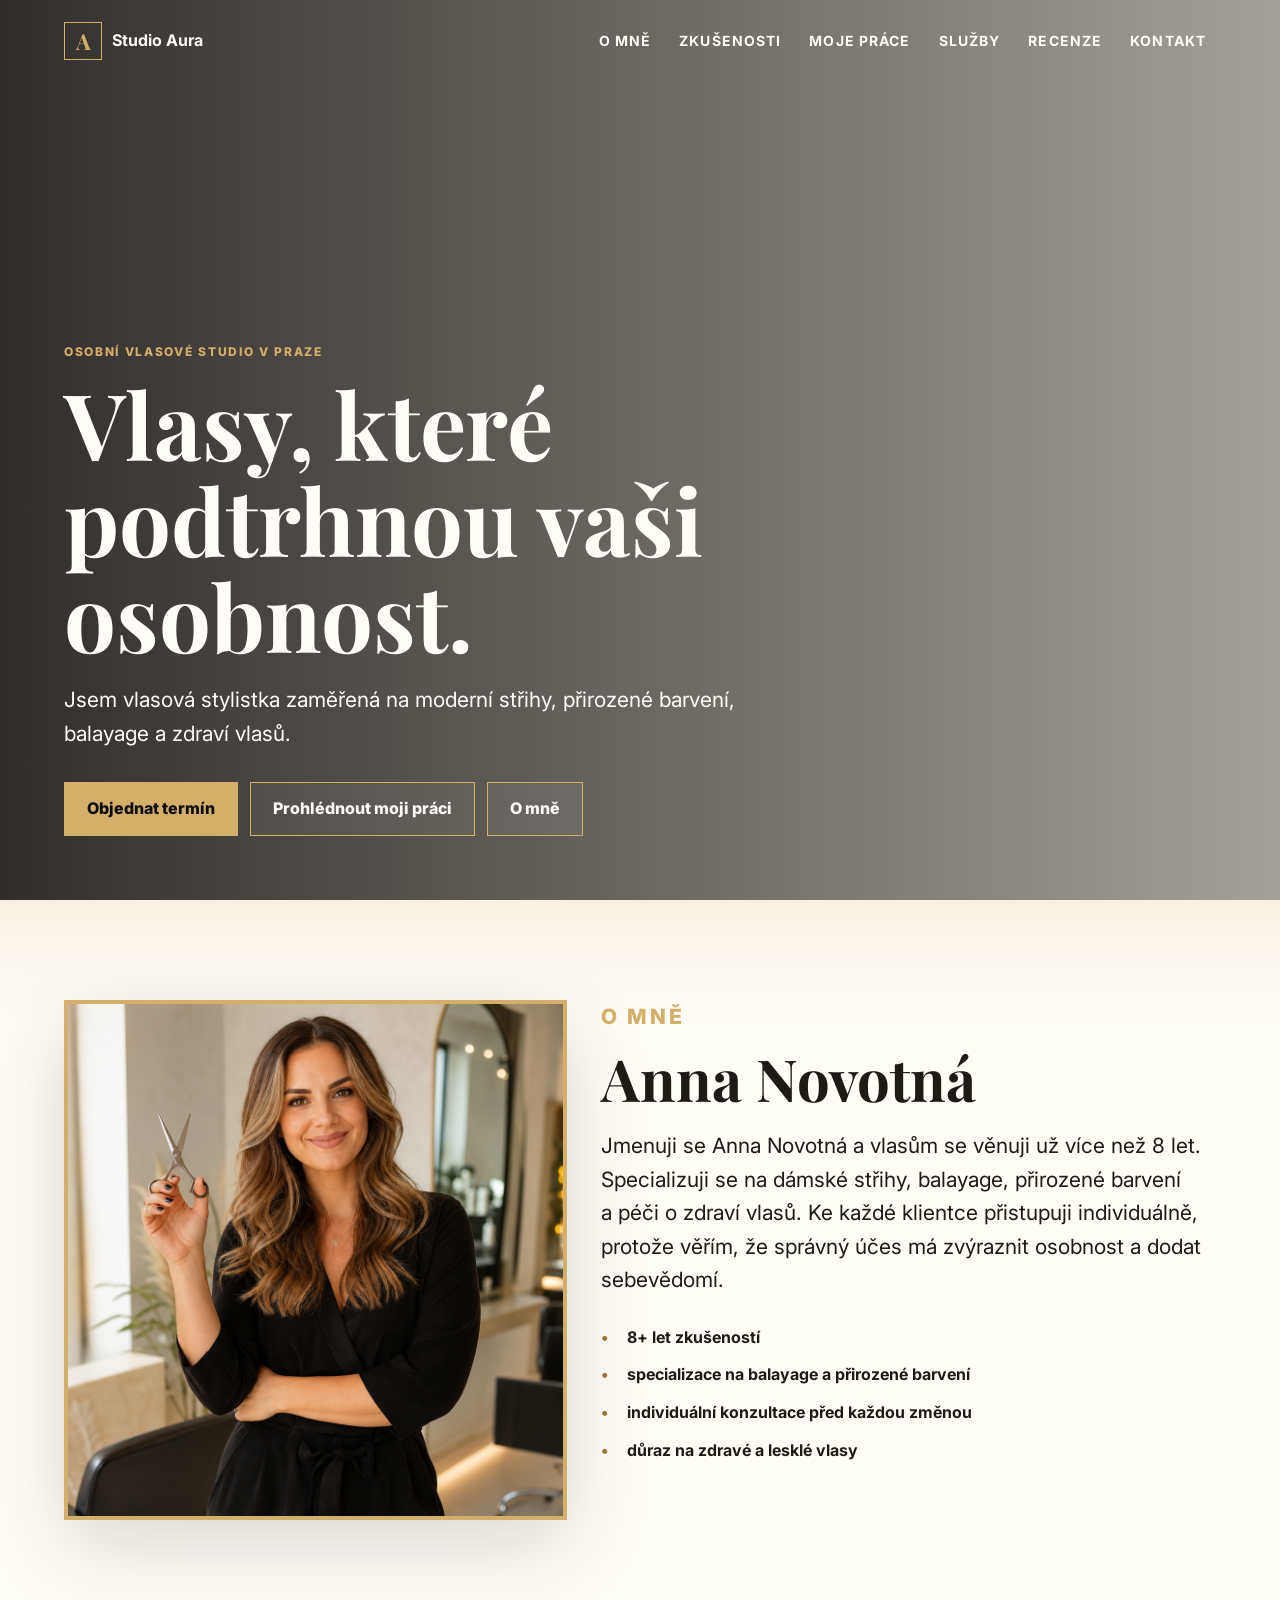
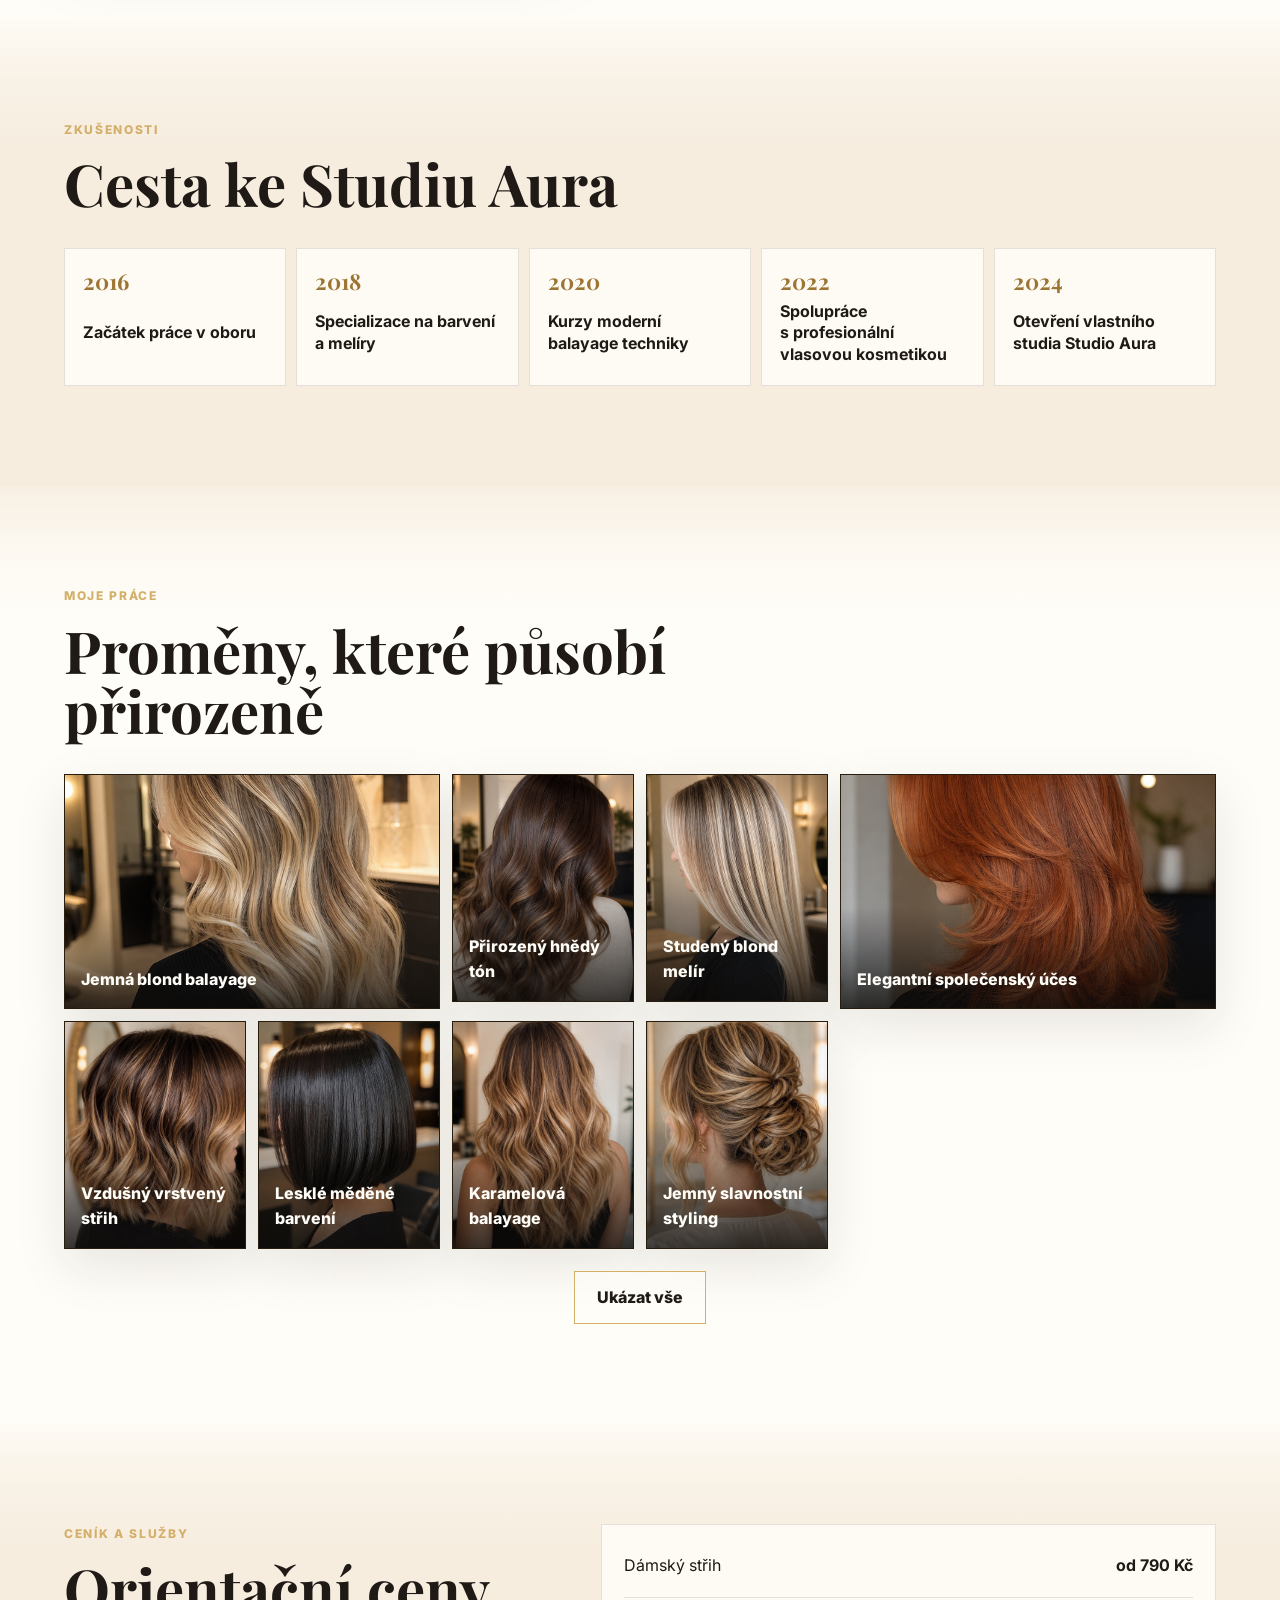
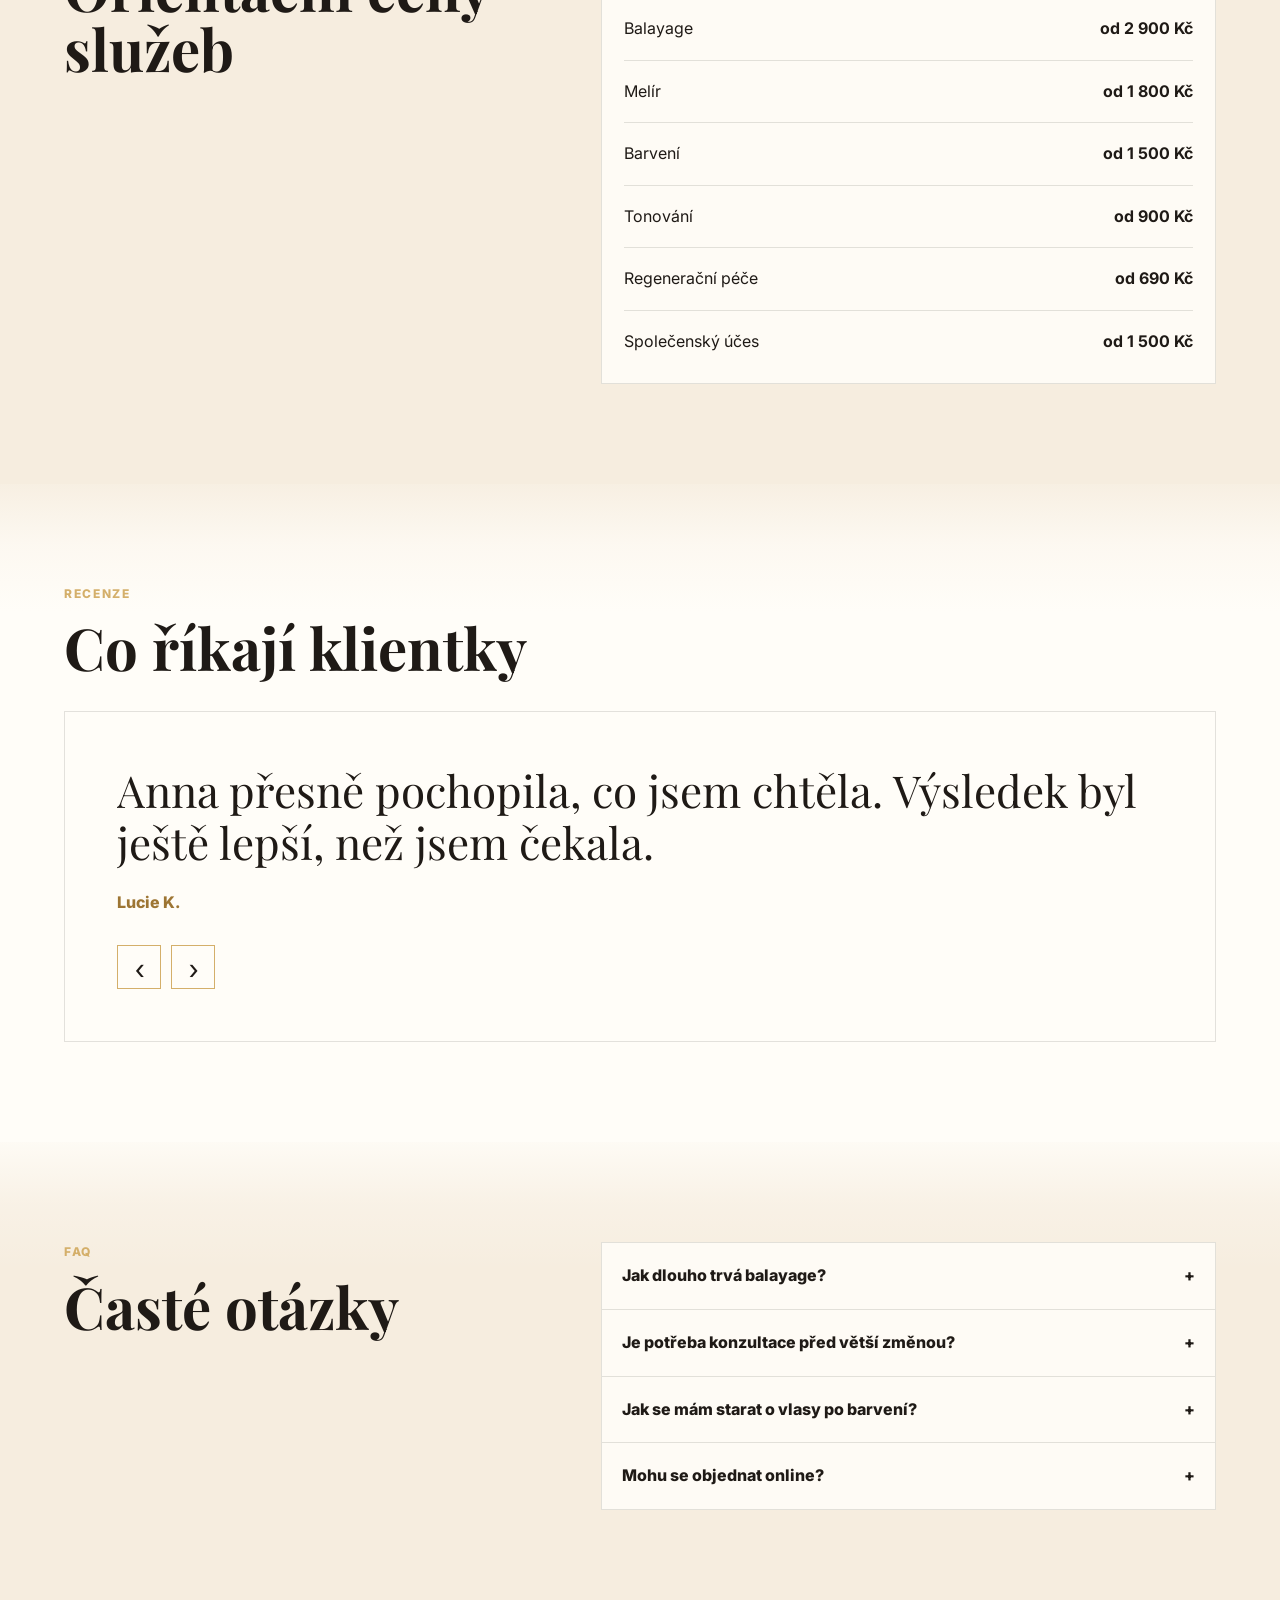
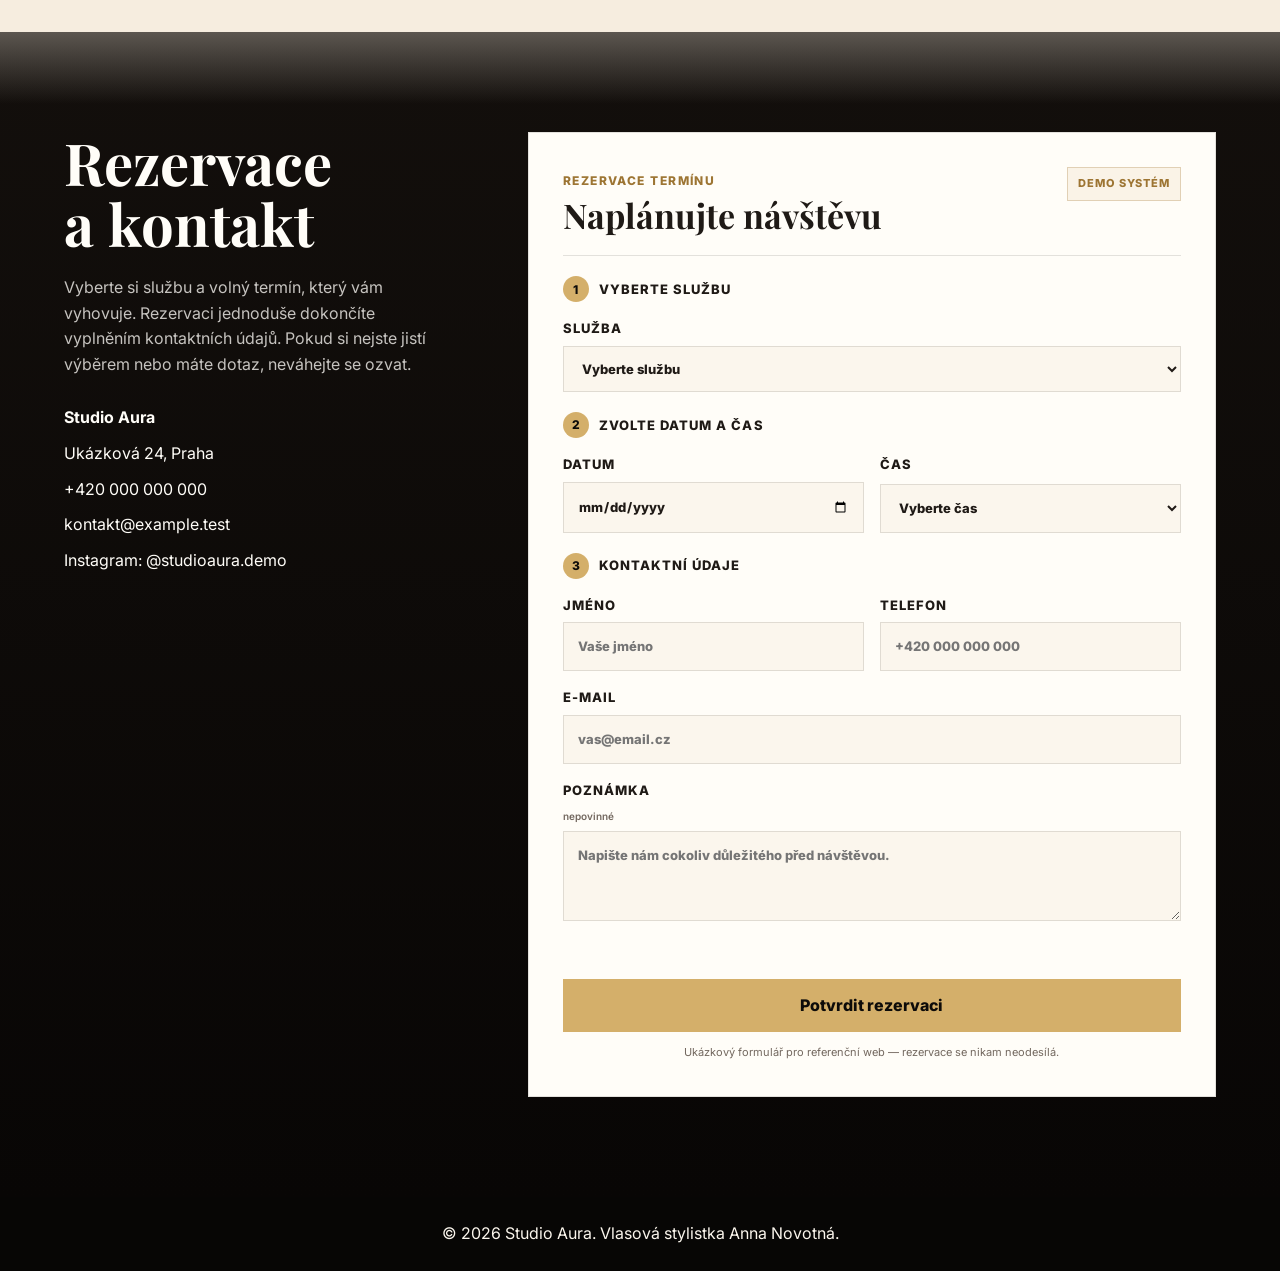
==== commit 5ea0aea5: "Improve responsive layout and mobile navigation" ====
--- a/index.html
+++ b/index.html
@@ -23,15 +23,15 @@
       <span class="brand__mark">A</span>
       <span>Studio Aura</span>
     </a>
-    <nav class="nav" data-nav aria-label="Hlavní navigace">
-      <a href="#about">O mně</a>
+    <nav class="nav" id="primary-navigation" data-nav aria-label="Hlavní navigace">
+      <a href="#about">O&nbsp;mně</a>
       <a href="#experience">Zkušenosti</a>
       <a href="#work">Moje práce</a>
       <a href="#pricing">Služby</a>
       <a href="#reviews">Recenze</a>
       <a href="#contact">Kontakt</a>
     </nav>
-    <button class="menu-toggle" type="button" data-menu-toggle aria-label="Otevřít menu" aria-expanded="false">
+    <button class="menu-toggle" type="button" data-menu-toggle aria-label="Otevřít menu" aria-expanded="false" aria-controls="primary-navigation">
       <span></span>
       <span></span>
       <span></span>
@@ -42,31 +42,34 @@
     <section class="hero" id="home">
       <div class="hero__image" aria-hidden="true"></div>
       <div class="hero__content reveal">
-        <p class="eyebrow">Osobní vlasové studio v Praze</p>
+        <p class="eyebrow">Osobní vlasové studio v&nbsp;Praze</p>
         <h1>Vlasy, které podtrhnou vaši osobnost.</h1>
-        <p>Jsem vlasová stylistka zaměřená na moderní střihy, přirozené barvení, balayage a zdraví vlasů.</p>
+        <p>Jsem vlasová stylistka zaměřená na moderní střihy, přirozené barvení, balayage a&nbsp;zdraví vlasů.</p>
         <div class="hero__actions">
           <a class="button button--primary" href="#contact">Objednat termín</a>
           <a class="button button--ghost" href="#work">Prohlédnout moji práci</a>
-          <a class="button button--ghost" href="#about">O mně</a>
+          <a class="button button--ghost" href="#about">O&nbsp;mně</a>
         </div>
       </div>
     </section>
 
     <section class="section about" id="about">
       <div class="section__inner about__grid">
-        <div class="about__photo reveal">
+        <div class="about__photo about__photo--desktop reveal">
           <img src="images/about-stylist-ai.png" alt="Vlasová stylistka Anna Novotná s nůžkami ve studiu Studio Aura" loading="lazy">
         </div>
         <div class="about__content reveal">
-          <p class="eyebrow">O mně</p>
+          <p class="eyebrow">O&nbsp;mně</p>
           <h2>Anna Novotná</h2>
-          <p>Jmenuji se Anna Novotná a vlasům se věnuji už více než 8 let. Specializuji se na dámské střihy, balayage, přirozené barvení a péči o zdraví vlasů. Ke každé klientce přistupuji individuálně, protože věřím, že správný účes má zvýraznit osobnost a dodat sebevědomí.</p>
+          <p>Jmenuji se Anna Novotná a&nbsp;vlasům se věnuji už více než 8&nbsp;let. Specializuji se na dámské střihy, balayage, přirozené barvení a&nbsp;péči o&nbsp;zdraví vlasů. Ke každé klientce přistupuji individuálně, protože věřím, že správný účes má zvýraznit osobnost a&nbsp;dodat sebevědomí.</p>
+          <div class="about__photo about__photo--mobile">
+            <img src="images/about-stylist-ai.png" alt="Vlasová stylistka Anna Novotná s nůžkami ve studiu Studio Aura" loading="lazy">
+          </div>
           <ul class="feature-list">
             <li>8+ let zkušeností</li>
-            <li>specializace na balayage a přirozené barvení</li>
+            <li>specializace na balayage a&nbsp;přirozené barvení</li>
             <li>individuální konzultace před každou změnou</li>
-            <li>důraz na zdravé a lesklé vlasy</li>
+            <li>důraz na zdravé a&nbsp;lesklé vlasy</li>
           </ul>
         </div>
       </div>
@@ -79,10 +82,10 @@
           <h2>Cesta ke Studiu Aura</h2>
         </div>
         <div class="timeline">
-          <article class="timeline__item reveal"><span>2016</span><p>Začátek práce v oboru</p></article>
-          <article class="timeline__item reveal"><span>2018</span><p>Specializace na barvení a melíry</p></article>
+          <article class="timeline__item reveal"><span>2016</span><p>Začátek práce v&nbsp;oboru</p></article>
+          <article class="timeline__item reveal"><span>2018</span><p>Specializace na barvení a&nbsp;melíry</p></article>
           <article class="timeline__item reveal"><span>2020</span><p>Kurzy moderní balayage techniky</p></article>
-          <article class="timeline__item reveal"><span>2022</span><p>Spolupráce s profesionální vlasovou kosmetikou</p></article>
+          <article class="timeline__item reveal"><span>2022</span><p>Spolupráce s&nbsp;profesionální vlasovou kosmetikou</p></article>
           <article class="timeline__item reveal"><span>2024</span><p>Otevření vlastního studia Studio Aura</p></article>
         </div>
       </div>
@@ -137,7 +140,7 @@
     <section class="section pricing" id="pricing">
       <div class="section__inner pricing__grid">
         <div class="section__heading reveal">
-          <p class="eyebrow">Ceník a služby</p>
+          <p class="eyebrow">Ceník a&nbsp;služby</p>
           <h2>Orientační ceny služeb</h2>
         </div>
         <div class="price-list reveal">
@@ -166,11 +169,11 @@
                 <figcaption>Lucie K.</figcaption>
               </figure>
               <figure class="review">
-                <blockquote>Konečně kadeřnice, která umí poradit a zároveň respektuje moje přání.</blockquote>
+                <blockquote>Konečně kadeřnice, která umí poradit a&nbsp;zároveň respektuje moje přání.</blockquote>
                 <figcaption>Petra M.</figcaption>
               </figure>
               <figure class="review">
-                <blockquote>Balayage vypadá přirozeně a vlasy jsou krásně lesklé.</blockquote>
+                <blockquote>Balayage vypadá přirozeně a&nbsp;vlasy jsou krásně lesklé.</blockquote>
                 <figcaption>Markéta S.</figcaption>
               </figure>
             </div>
@@ -192,19 +195,19 @@
         <div class="accordion reveal" data-accordion>
           <div class="accordion__item">
             <button type="button" aria-expanded="false">Jak dlouho trvá balayage?</button>
-            <p>Obvykle 3 až 4 hodiny podle délky, hustoty vlasů a požadovaného výsledku.</p>
+            <p>Obvykle 3 až 4 hodiny podle délky, hustoty vlasů a&nbsp;požadovaného výsledku.</p>
           </div>
           <div class="accordion__item">
             <button type="button" aria-expanded="false">Je potřeba konzultace před větší změnou?</button>
-            <p>Ano, u výraznější proměny doporučuji krátkou konzultaci, abychom zvolily správný postup i péči.</p>
+            <p>Ano, u&nbsp;výraznější proměny doporučuji krátkou konzultaci, abychom zvolily správný postup i&nbsp;péči.</p>
           </div>
           <div class="accordion__item">
-            <button type="button" aria-expanded="false">Jak se mám starat o vlasy po barvení?</button>
-            <p>Používejte šetrnou vlasovou kosmetiku na barvené vlasy, tepelnou ochranu a pravidelnou regeneraci.</p>
+            <button type="button" aria-expanded="false">Jak se mám starat o&nbsp;vlasy po barvení?</button>
+            <p>Používejte šetrnou vlasovou kosmetiku na barvené vlasy, tepelnou ochranu a&nbsp;pravidelnou regeneraci.</p>
           </div>
           <div class="accordion__item">
             <button type="button" aria-expanded="false">Mohu se objednat online?</button>
-            <p>Ano, v rezervačním formuláři si vyberete službu, datum a jeden z dostupných časů.</p>
+            <p>Ano, v&nbsp;rezervačním formuláři si vyberete službu, datum a&nbsp;jeden z&nbsp;dostupných časů.</p>
           </div>
         </div>
       </div>
@@ -213,9 +216,8 @@
     <section class="section contact" id="contact">
       <div class="section__inner contact__grid">
         <div class="contact__info reveal">
-          <p class="eyebrow">Rezervace + kontakt</p>
-          <h2>Rezervace a kontakt</h2>
-          <p class="contact__intro">Vyberte si službu a volný termín, který vám vyhovuje. Rezervaci jednoduše dokončíte vyplněním kontaktních údajů. Pokud si nejste jistí výběrem nebo máte dotaz, neváhejte se nám ozvat.</p>
+          <h2>Rezervace a&nbsp;kontakt</h2>
+          <p class="contact__intro">Vyberte si službu a&nbsp;volný termín, který vám vyhovuje. Rezervaci jednoduše dokončíte vyplněním kontaktních údajů. Pokud si nejste jistí výběrem nebo máte dotaz, neváhejte se ozvat.</p>
           <address>
             <strong>Studio Aura</strong>
             <span>Ukázková 24, Praha</span>
@@ -240,20 +242,20 @@
           <label class="booking-form__wide">Služba
             <select name="service" required>
               <option value="">Vyberte službu</option>
-              <option>Dámský střih · 60 min</option>
-              <option>Balayage · 180 min</option>
-              <option>Melír · 150 min</option>
-              <option>Barvení vlasů · 120 min</option>
-              <option>Tonování · 75 min</option>
-              <option>Regenerační péče · 45 min</option>
-              <option>Společenský účes · 90 min</option>
-              <option>Konzultace změny účesu · 30 min</option>
+              <option>Dámský střih</option>
+              <option>Balayage</option>
+              <option>Melír</option>
+              <option>Barvení vlasů</option>
+              <option>Tonování</option>
+              <option>Regenerační péče</option>
+              <option>Společenský účes</option>
+              <option>Konzultace</option>
             </select>
           </label>
 
           <div class="booking-form__step booking-form__wide">
             <span>2</span>
-            <p>Zvolte datum a čas</p>
+            <p>Zvolte datum a&nbsp;čas</p>
           </div>
           <label>Datum
             <input type="date" name="date" data-booking-date required>
--- a/style.css
+++ b/style.css
@@ -92,56 +92,135 @@
   right: 0;
   left: 0;
   display: grid;
-  gap: 8px;
-  padding: 14px 5vw 18px;
+  gap: 0;
+  padding: 12px;
   color: var(--ink);
-  background: rgba(251, 246, 237, 0.98);
-  border-top: 1px solid var(--line);
-  box-shadow: 0 18px 45px rgba(13, 11, 9, 0.12);
-  transform: translateY(-10px);
+  background: rgba(255, 255, 255, 0.98);
+  border-top: 1px solid rgba(212, 175, 106, 0.24);
+  border-bottom: 1px solid rgba(212, 175, 106, 0.24);
+  border-radius: 0;
+  box-shadow: 0 24px 60px rgba(13, 11, 9, 0.16);
+  backdrop-filter: blur(22px);
+  transform: translateY(-14px) scale(0.98);
+  transform-origin: top center;
   opacity: 0;
   pointer-events: none;
-  transition: transform 0.25s ease, opacity 0.25s ease;
+  transition: transform 0.3s cubic-bezier(0.22, 1, 0.36, 1), opacity 0.22s ease;
 }
 
 .nav.is-open {
-  transform: translateY(0);
+  transform: translateY(0) scale(1);
   opacity: 1;
   pointer-events: auto;
 }
 
 .nav a {
   position: relative;
-  padding: 10px;
-  font-size: 14px;
-  font-weight: 700;
+  display: flex;
+  align-items: center;
+  gap: 14px;
+  padding: 14px 12px;
+  border-bottom: 1px solid rgba(13, 11, 9, 0.08);
+  font-family: "Playfair Display", Georgia, serif;
+  font-size: 19px;
+  font-weight: 600;
   text-transform: uppercase;
-  letter-spacing: 0.08em;
-  transition: color 0.2s ease, background 0.2s ease;
+  letter-spacing: 0.06em;
+  transition: color 0.2s ease, background 0.2s ease, padding 0.2s ease;
+}
+
+.nav a::before {
+  content: none;
+}
+
+.nav a:last-child {
+  margin-top: 0;
+  border-bottom: 0;
+  color: var(--gold-dark);
+  background: rgba(212, 175, 106, 0.08);
 }
 
 .nav a:hover {
+  padding-left: 18px;
   color: var(--gold-dark);
-  background: rgba(212, 175, 106, 0.12);
+  background: rgba(212, 175, 106, 0.1);
+}
+
+.nav a:last-child:hover {
+  padding-left: 18px;
+  color: var(--gold-dark);
+  background: rgba(212, 175, 106, 0.14);
 }
 
 .menu-toggle {
-  display: grid;
-  gap: 5px;
-  width: 42px;
-  height: 42px;
+  position: relative;
+  display: grid;
+  width: 46px;
+  height: 46px;
   place-content: center;
-  border: 1px solid currentColor;
-  color: inherit;
+  border: 1px solid rgba(212, 175, 106, 0.7);
+  border-radius: 0;
+  color: var(--ink);
+  background: var(--white);
+  box-shadow: 0 8px 24px rgba(13, 11, 9, 0.12);
+  backdrop-filter: blur(10px);
+  cursor: pointer;
+  transition: color 0.25s ease, background 0.25s ease, transform 0.25s ease;
+}
+
+.menu-toggle span {
+  grid-area: 1 / 1;
+  display: block;
+  width: 20px;
+  height: 1px;
+  background: currentColor;
+  transition: transform 0.3s cubic-bezier(0.22, 1, 0.36, 1), opacity 0.2s ease;
+}
+
+.menu-toggle span:nth-child(1) { transform: translateY(-6px); }
+.menu-toggle span:nth-child(3) { transform: translateY(6px); }
+
+.site-header:not(.is-scrolled):not(.is-open) .menu-toggle {
+  color: var(--gold);
   background: transparent;
-  cursor: pointer;
-}
-
-.menu-toggle span {
-  display: block;
-  width: 18px;
-  height: 2px;
-  background: currentColor;
+  box-shadow: none;
+}
+
+@media (hover: hover) {
+  .site-header:not(.is-scrolled):not(.is-open) .menu-toggle:hover {
+    color: var(--gold);
+    background: transparent;
+    box-shadow: none;
+  }
+}
+
+.site-header.is-open .menu-toggle {
+  color: var(--ink);
+  background: var(--gold);
+  transform: rotate(90deg);
+}
+
+.site-header.is-open .menu-toggle span:nth-child(1) { transform: rotate(45deg); }
+.site-header.is-open .menu-toggle span:nth-child(2) { opacity: 0; }
+.site-header.is-open .menu-toggle span:nth-child(3) { transform: rotate(-45deg); }
+
+body.menu-open { overflow: hidden; }
+
+body::before {
+  position: fixed;
+  inset: 0;
+  z-index: 19;
+  background: rgba(13, 11, 9, 0.46);
+  backdrop-filter: blur(5px);
+  opacity: 0;
+  pointer-events: none;
+  transition: opacity 0.25s ease;
+  content: "";
+}
+
+body.menu-open::before {
+  opacity: 1;
+  pointer-events: auto;
 }
 
 .hero {
@@ -318,6 +397,22 @@
   min-height: 430px;
   object-fit: cover;
   box-shadow: var(--shadow);
+}
+
+.about__photo--desktop {
+  display: none;
+}
+
+.about__photo--mobile {
+  width: min(68vw, 260px);
+  aspect-ratio: 4 / 5;
+  margin: 26px auto 0;
+  overflow: hidden;
+}
+
+.about__photo--mobile img {
+  min-height: 0;
+  object-position: center top;
 }
 
 .feature-list {
@@ -454,6 +549,33 @@
   display: flex;
   justify-content: center;
   margin-top: 22px;
+}
+
+@media (max-width: 759px) {
+  .gallery,
+  .gallery.gallery--full {
+    grid-template-columns: repeat(2, minmax(0, 1fr));
+    gap: 10px;
+  }
+
+  .gallery__item {
+    min-height: 0;
+  }
+
+  .gallery__item span {
+    padding: 42px 10px 10px;
+    font-size: 12px;
+    line-height: 1.35;
+  }
+
+  .contact-form,
+  .contact-form.reveal,
+  .contact-form.reveal.is-visible {
+    position: static;
+    opacity: 1;
+    transform: none;
+    transition: none;
+  }
 }
 
 .portfolio-page {
@@ -939,6 +1061,14 @@
     align-items: stretch;
   }
 
+  .about__photo--desktop {
+    display: block;
+  }
+
+  .about__photo--mobile {
+    display: none;
+  }
+
   .contact__grid {
     grid-template-columns: 0.72fr 1.28fr;
     gap: clamp(42px, 6vw, 78px);
@@ -996,14 +1126,38 @@
     padding: 0;
     color: inherit;
     background: transparent;
+    border: 0;
+    border-radius: 0;
     box-shadow: none;
+    backdrop-filter: none;
     transform: none;
     opacity: 1;
     pointer-events: auto;
+    counter-reset: none;
   }
 
   .nav a {
+    display: block;
+    gap: 0;
     padding: 8px 10px;
+    border: 0;
+    font-family: "Inter", sans-serif;
+    font-size: 14px;
+    font-weight: 700;
+    letter-spacing: 0.08em;
+    background: transparent;
+    transition: color 0.2s ease, background 0.2s ease;
+  }
+
+  .nav a::before {
+    content: none;
+  }
+
+  .nav a:last-child {
+    margin-top: 0;
+    border: 0;
+    border-radius: 0;
+    color: inherit;
     background: transparent;
   }
 
@@ -1021,6 +1175,13 @@
   }
 
   .nav a:hover {
+    padding-left: 10px;
+    color: var(--gold);
+    background: transparent;
+  }
+
+  .nav a:last-child:hover {
+    padding-left: 10px;
     color: var(--gold);
     background: transparent;
   }
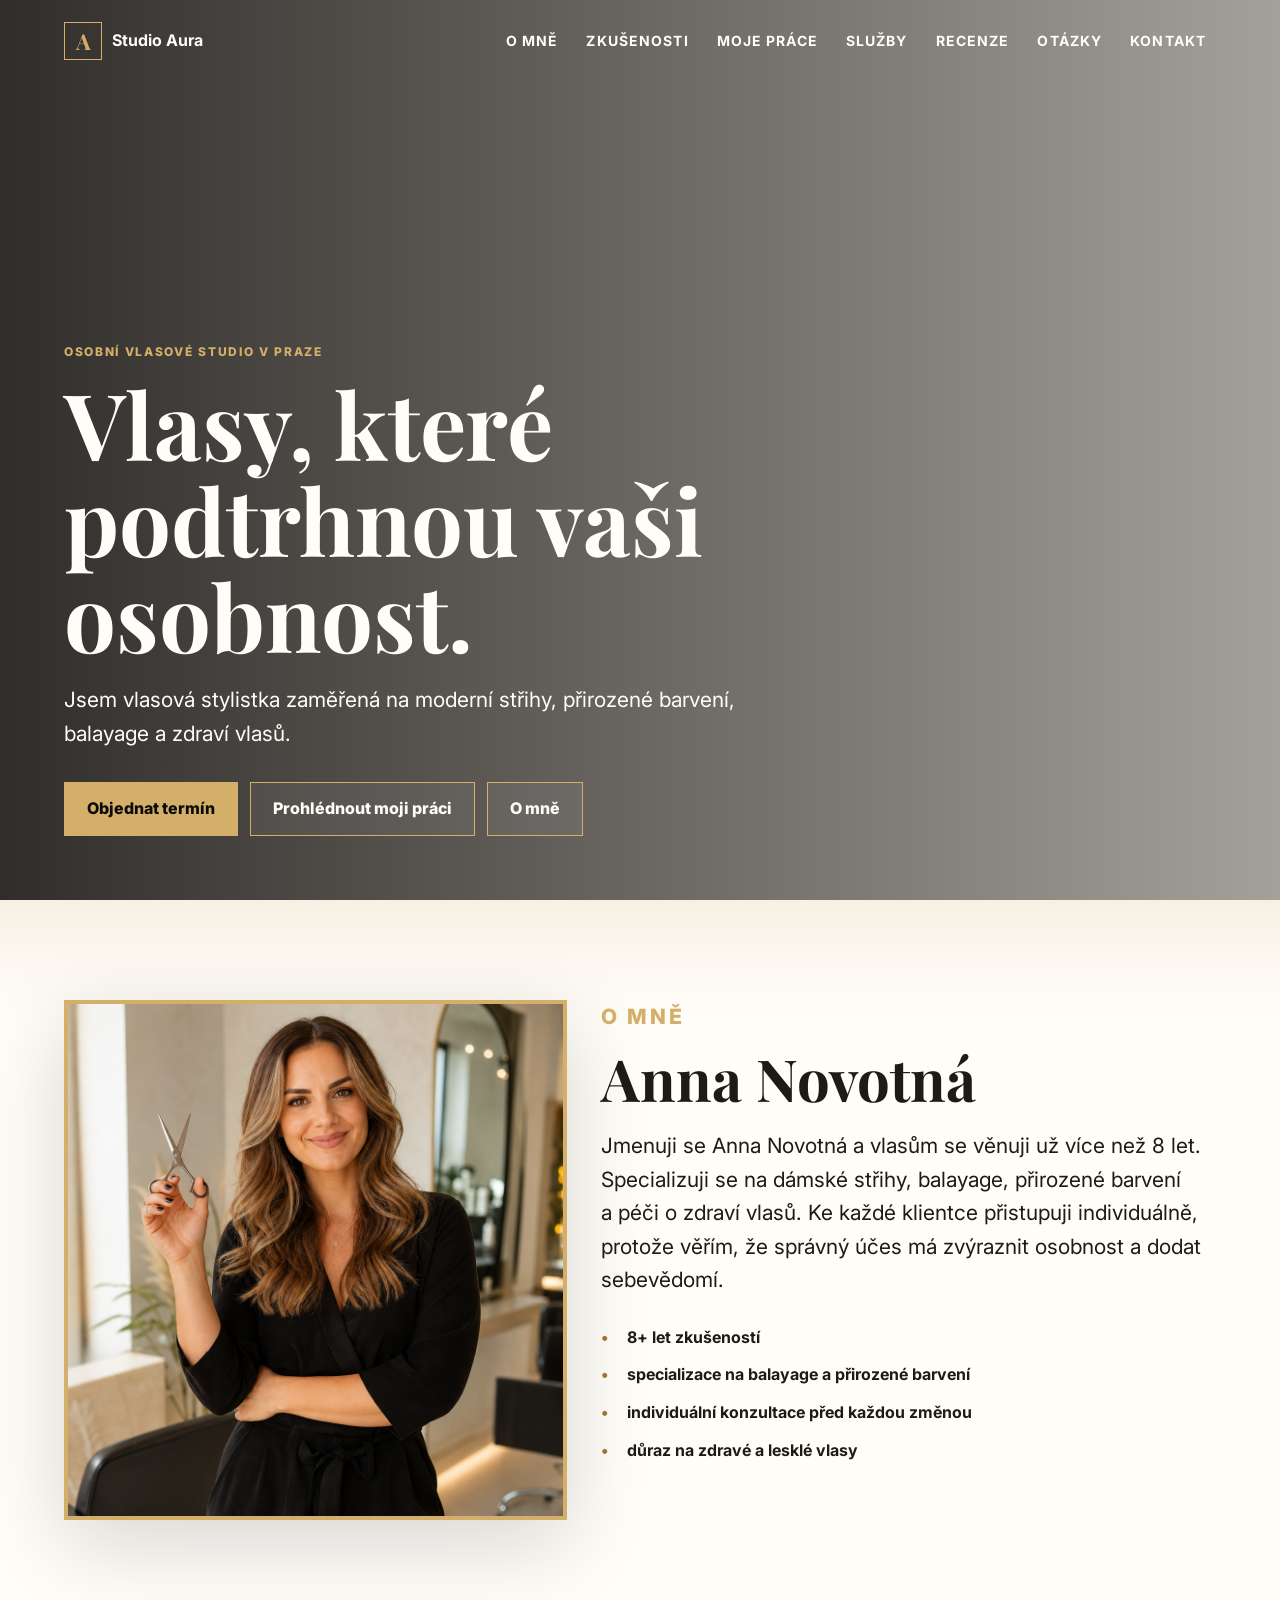
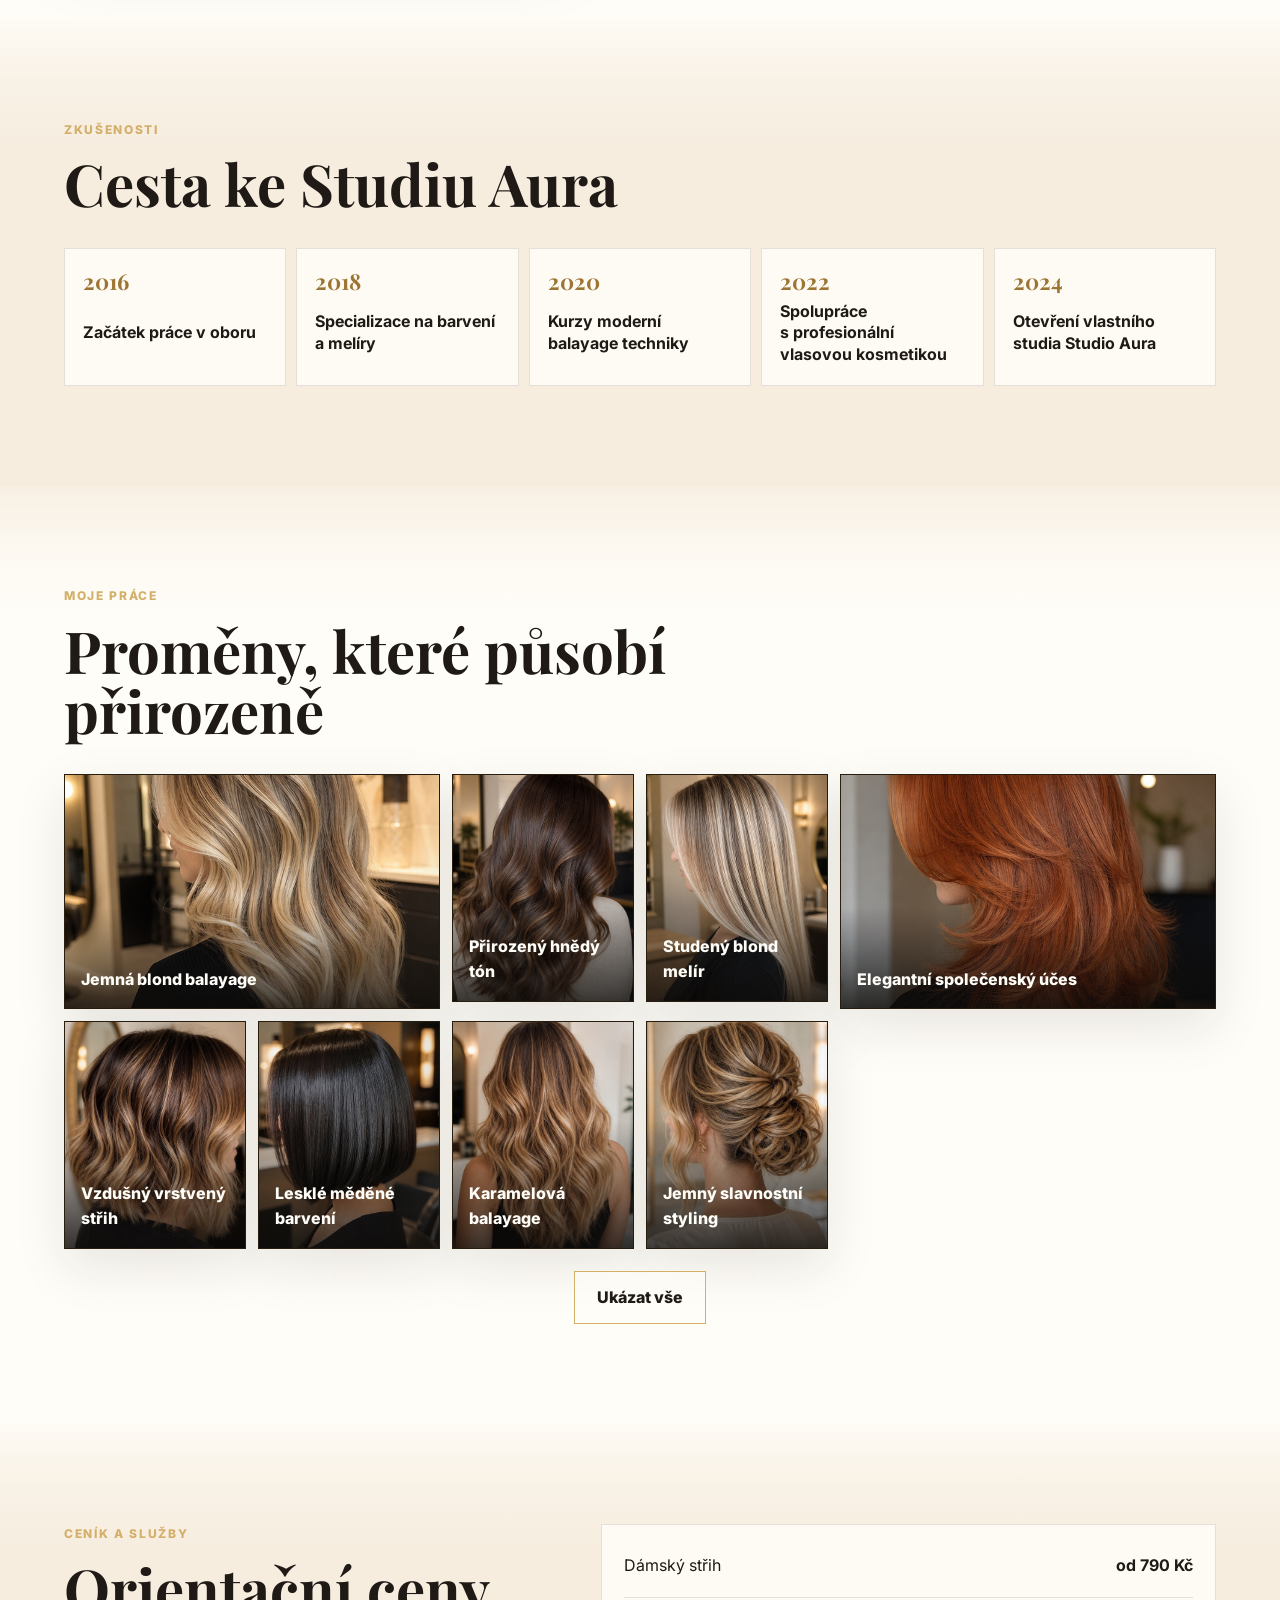
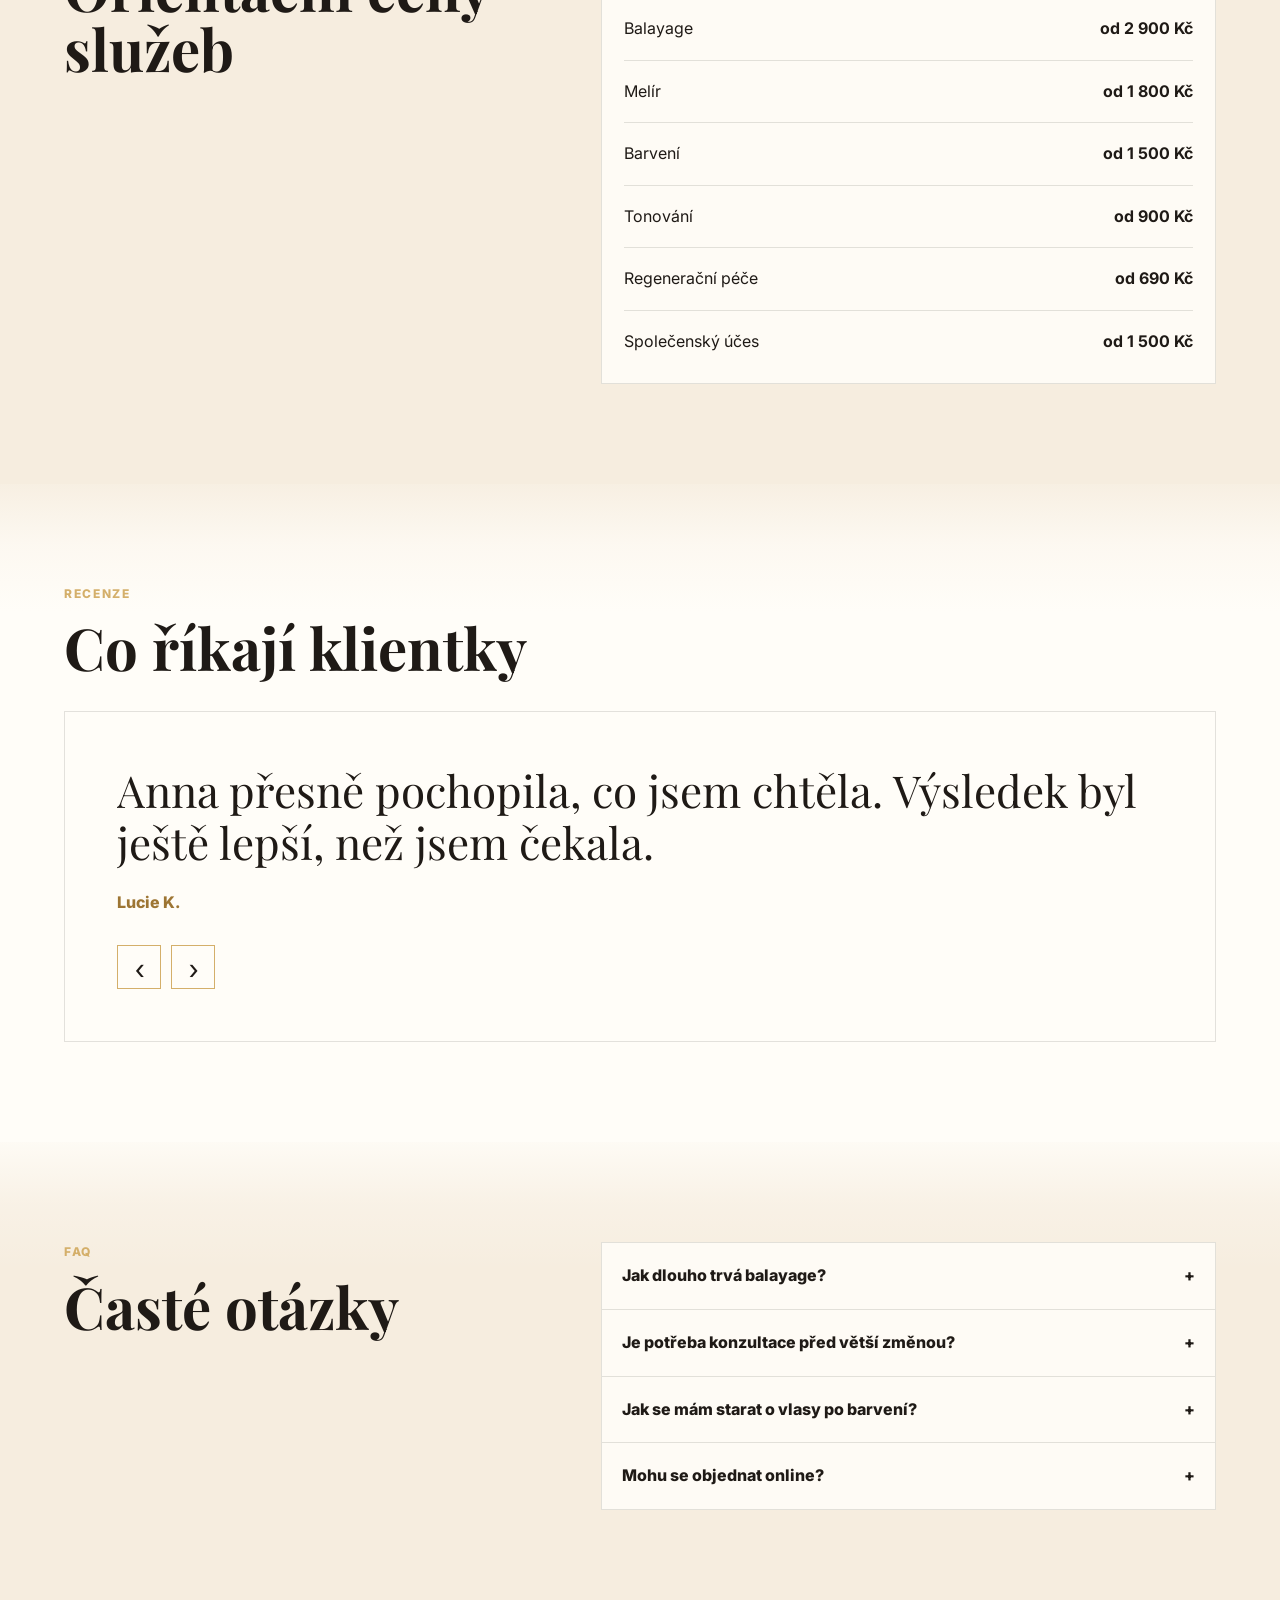
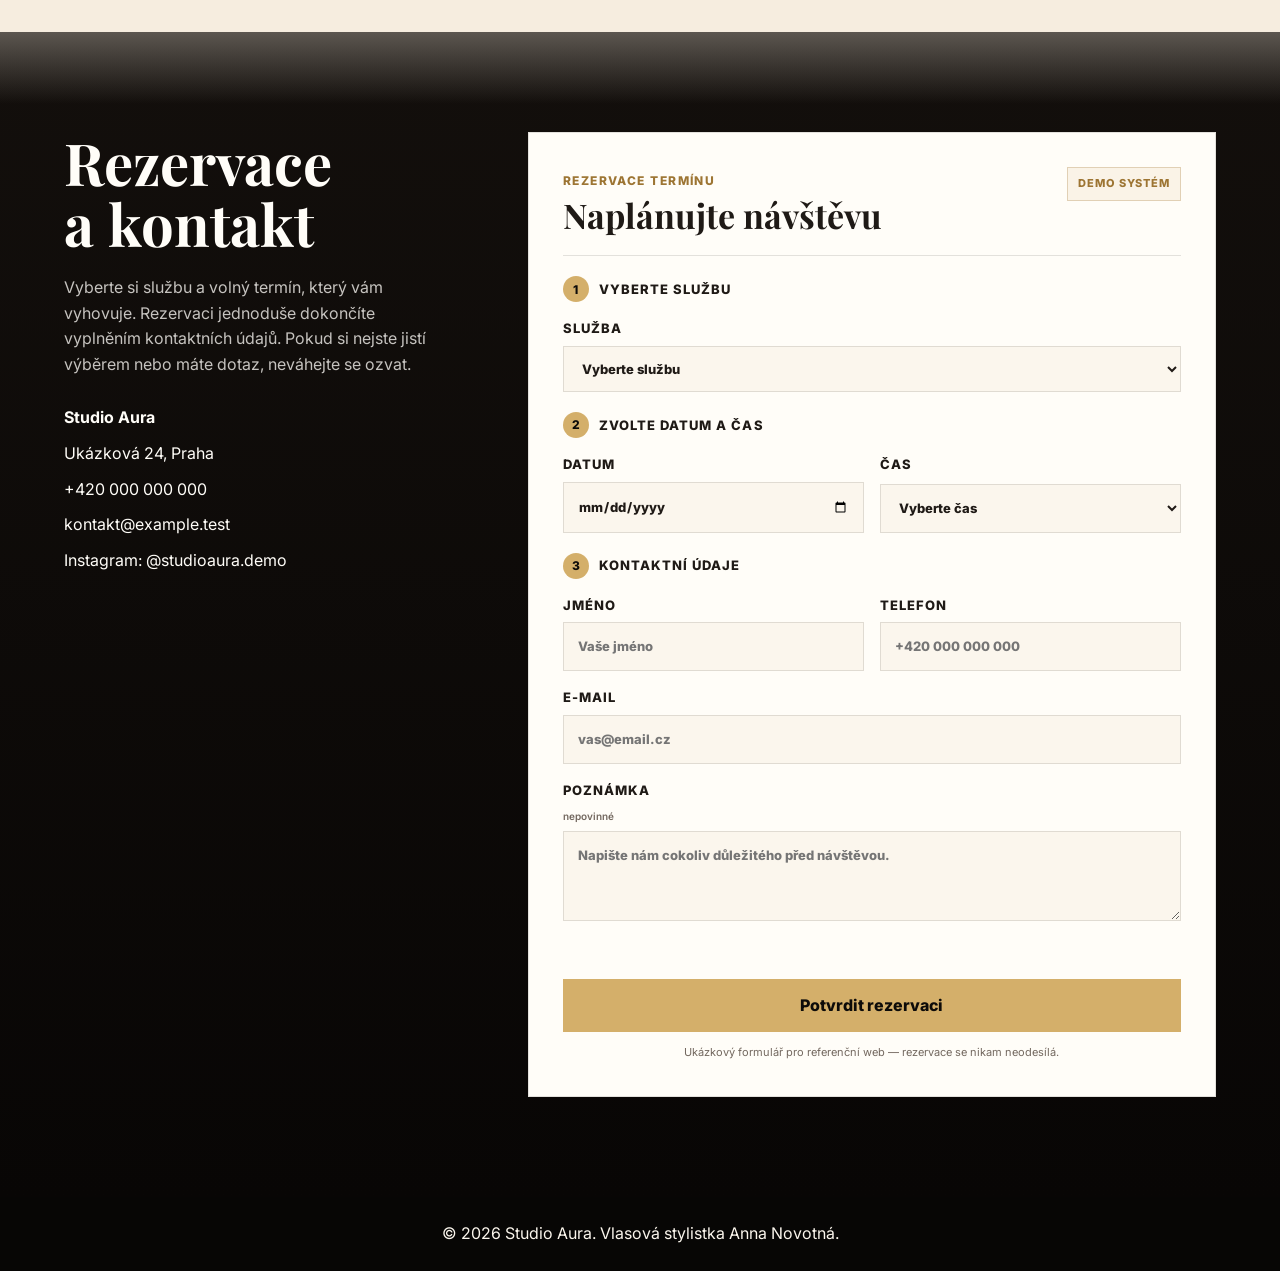
==== commit 674b7ffd: "Add FAQ to navigation" ====
--- a/index.html
+++ b/index.html
@@ -29,6 +29,7 @@
       <a href="#work">Moje práce</a>
       <a href="#pricing">Služby</a>
       <a href="#reviews">Recenze</a>
+      <a href="#faq">Otázky</a>
       <a href="#contact">Kontakt</a>
     </nav>
     <button class="menu-toggle" type="button" data-menu-toggle aria-label="Otevřít menu" aria-expanded="false" aria-controls="primary-navigation">
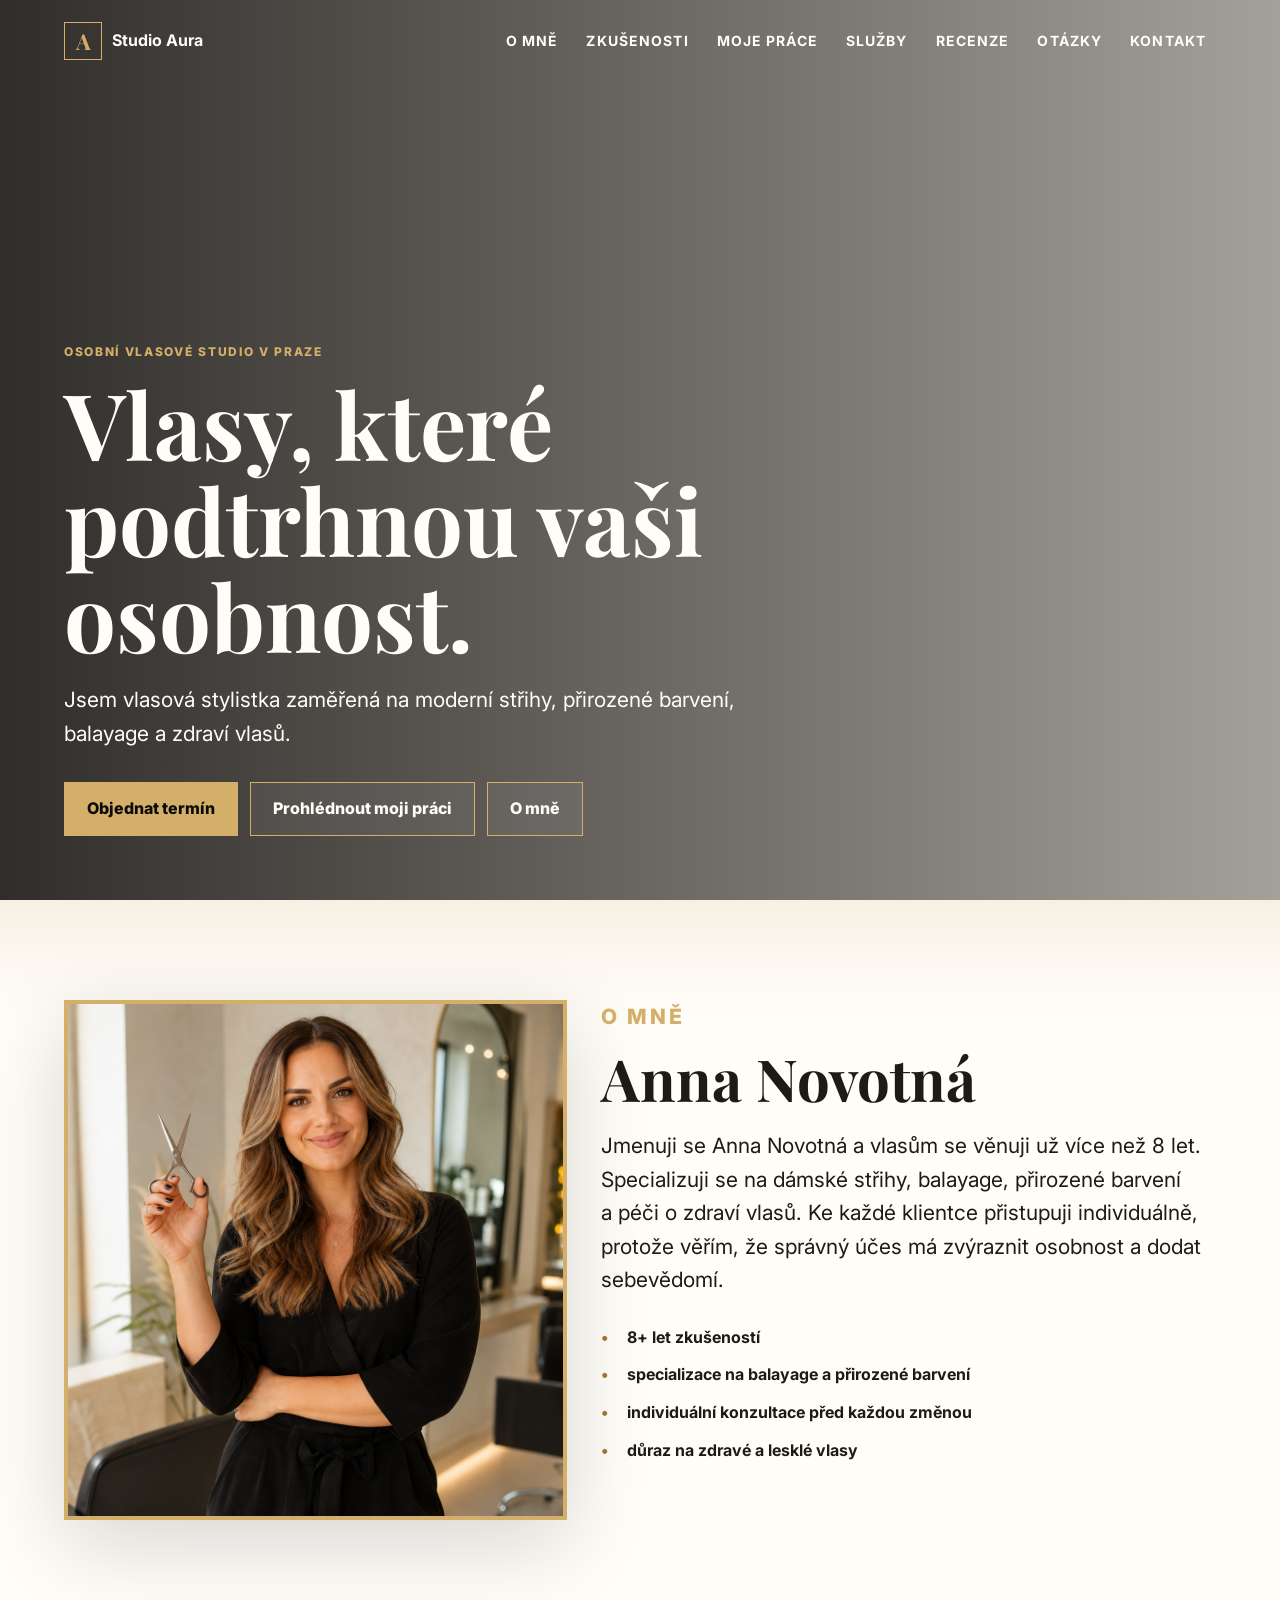
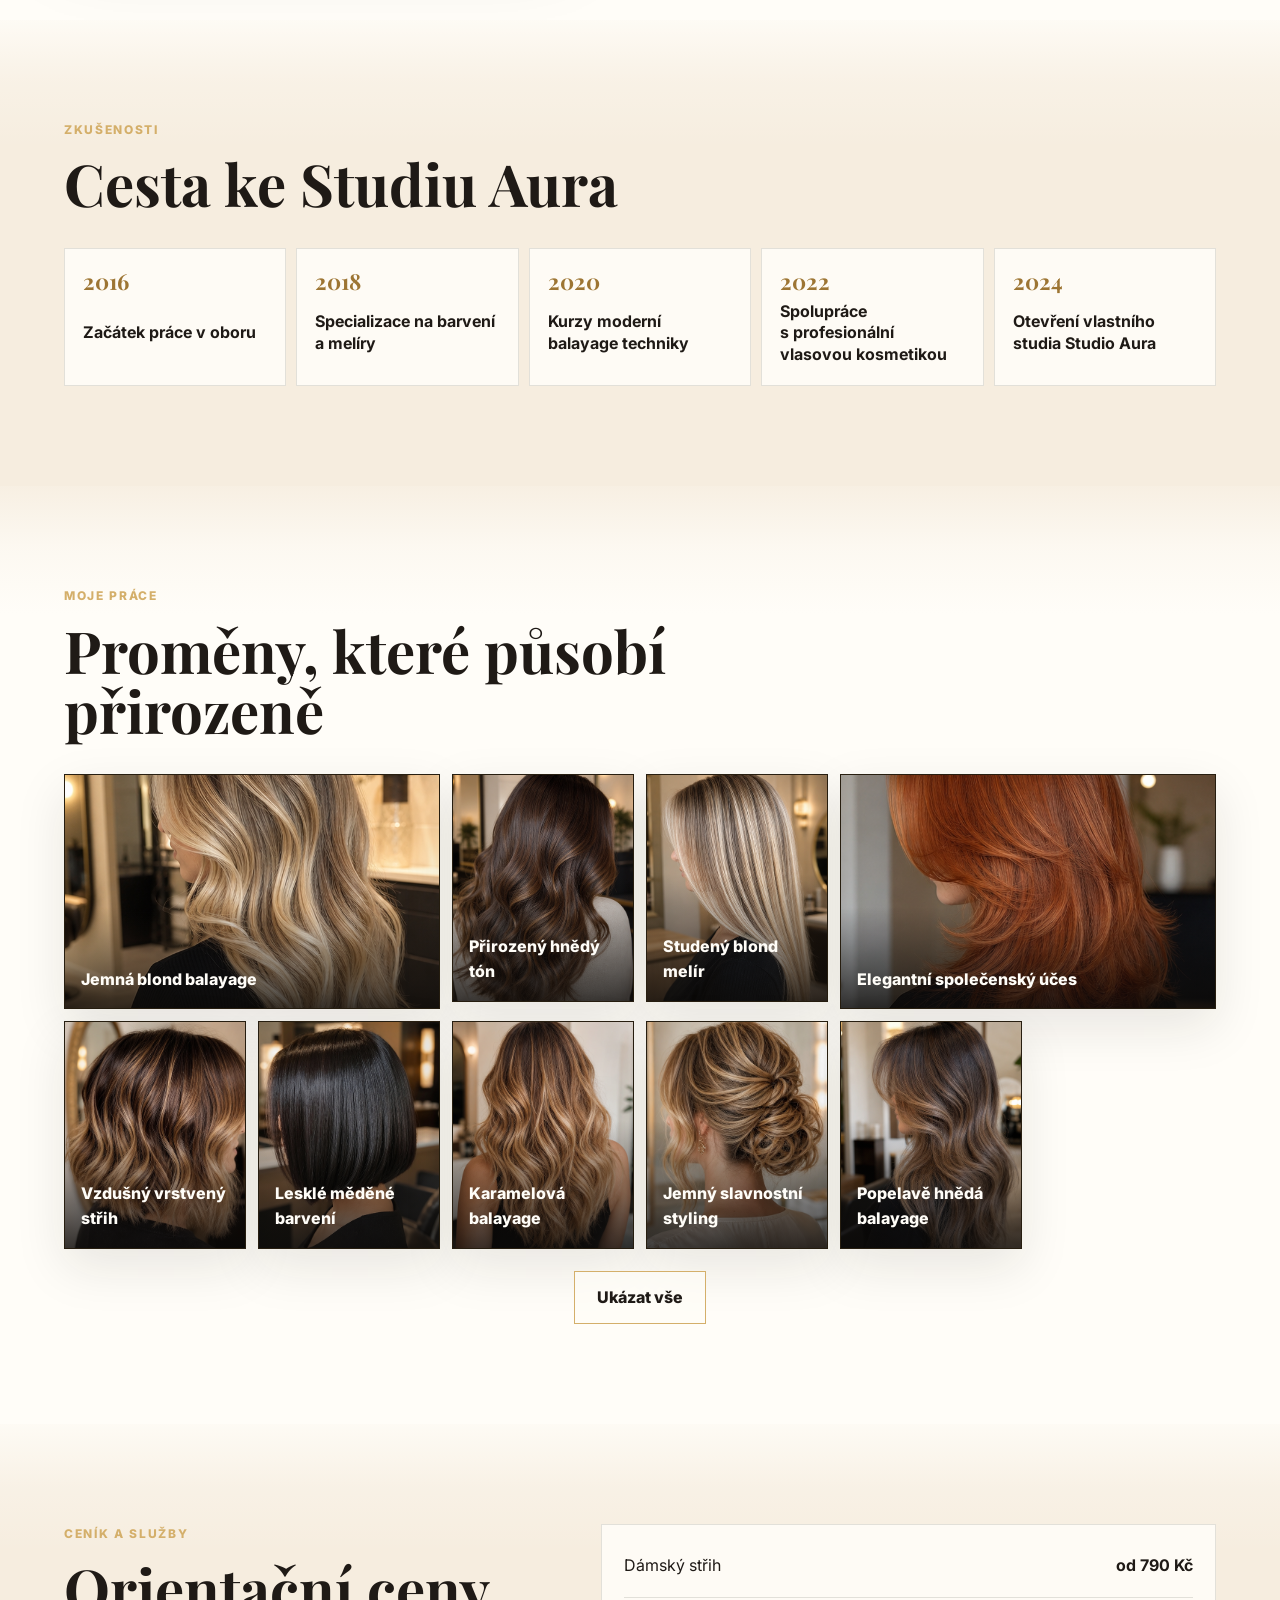
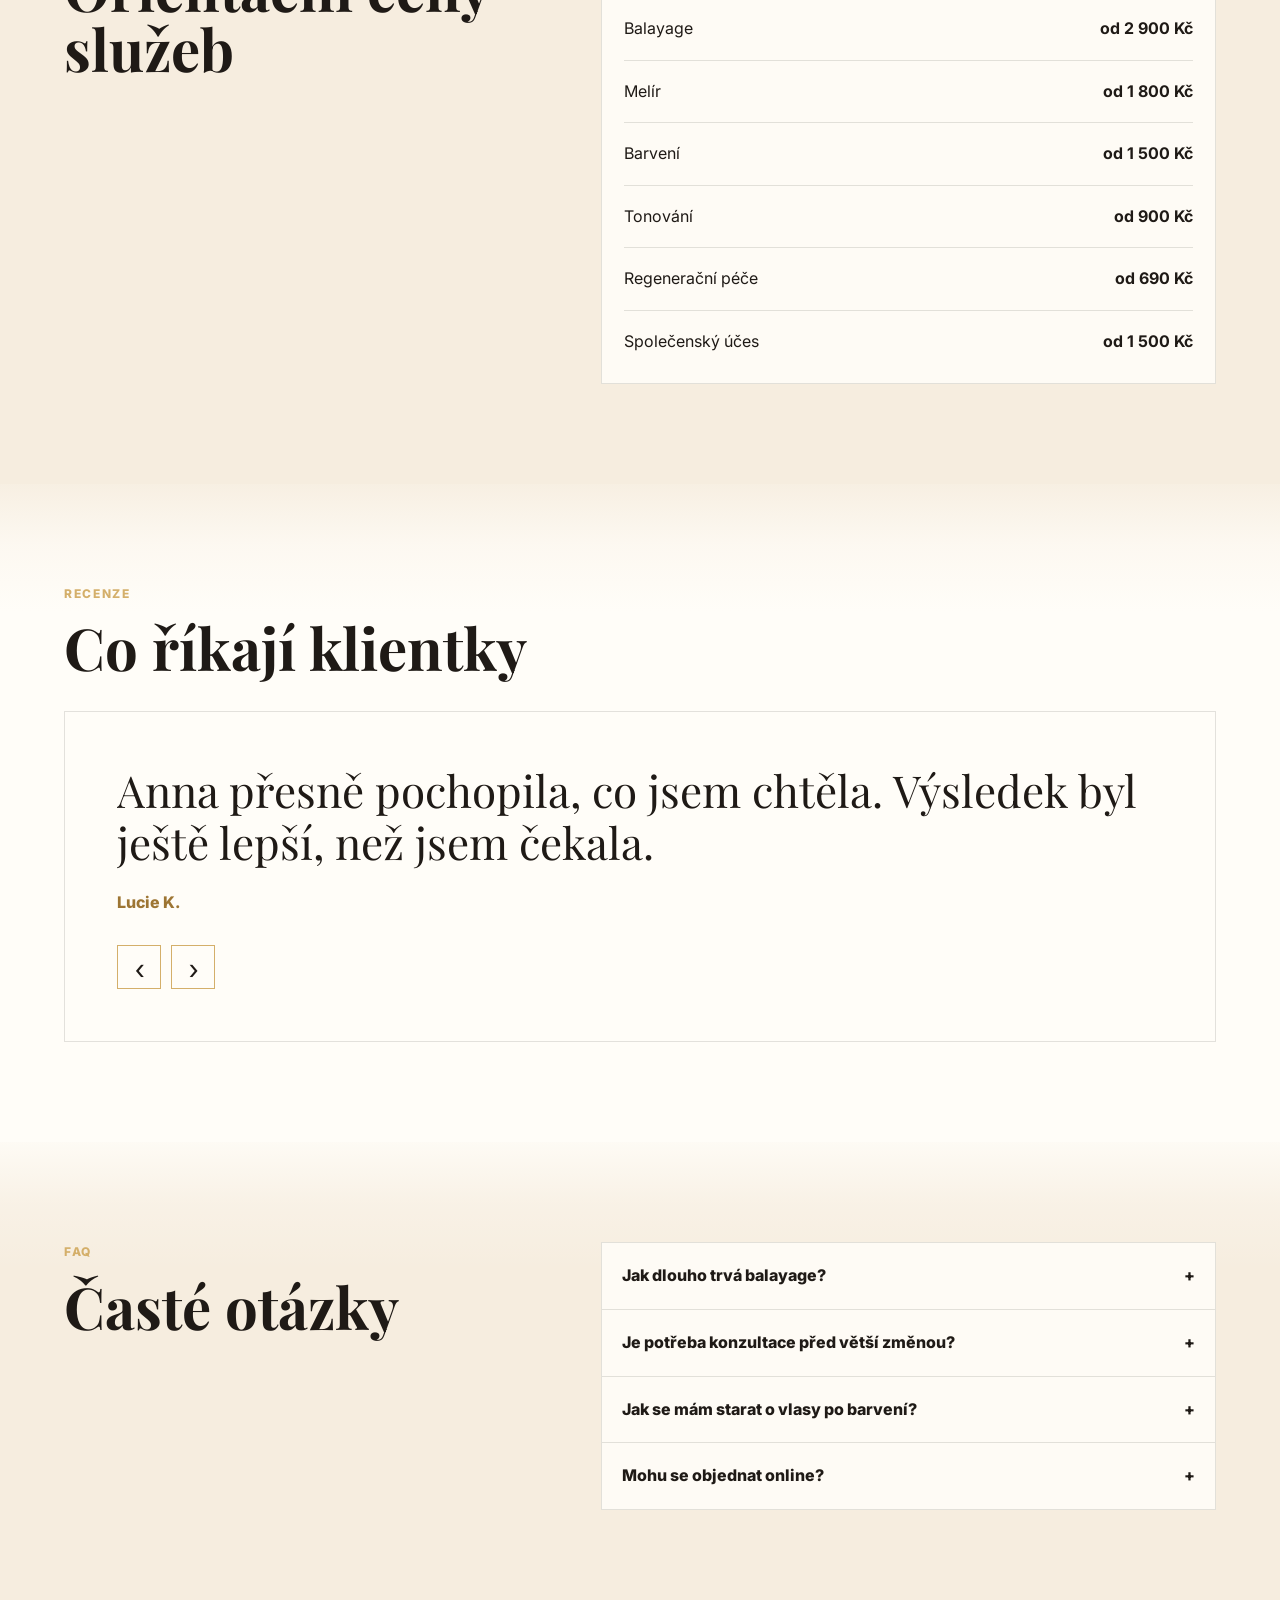
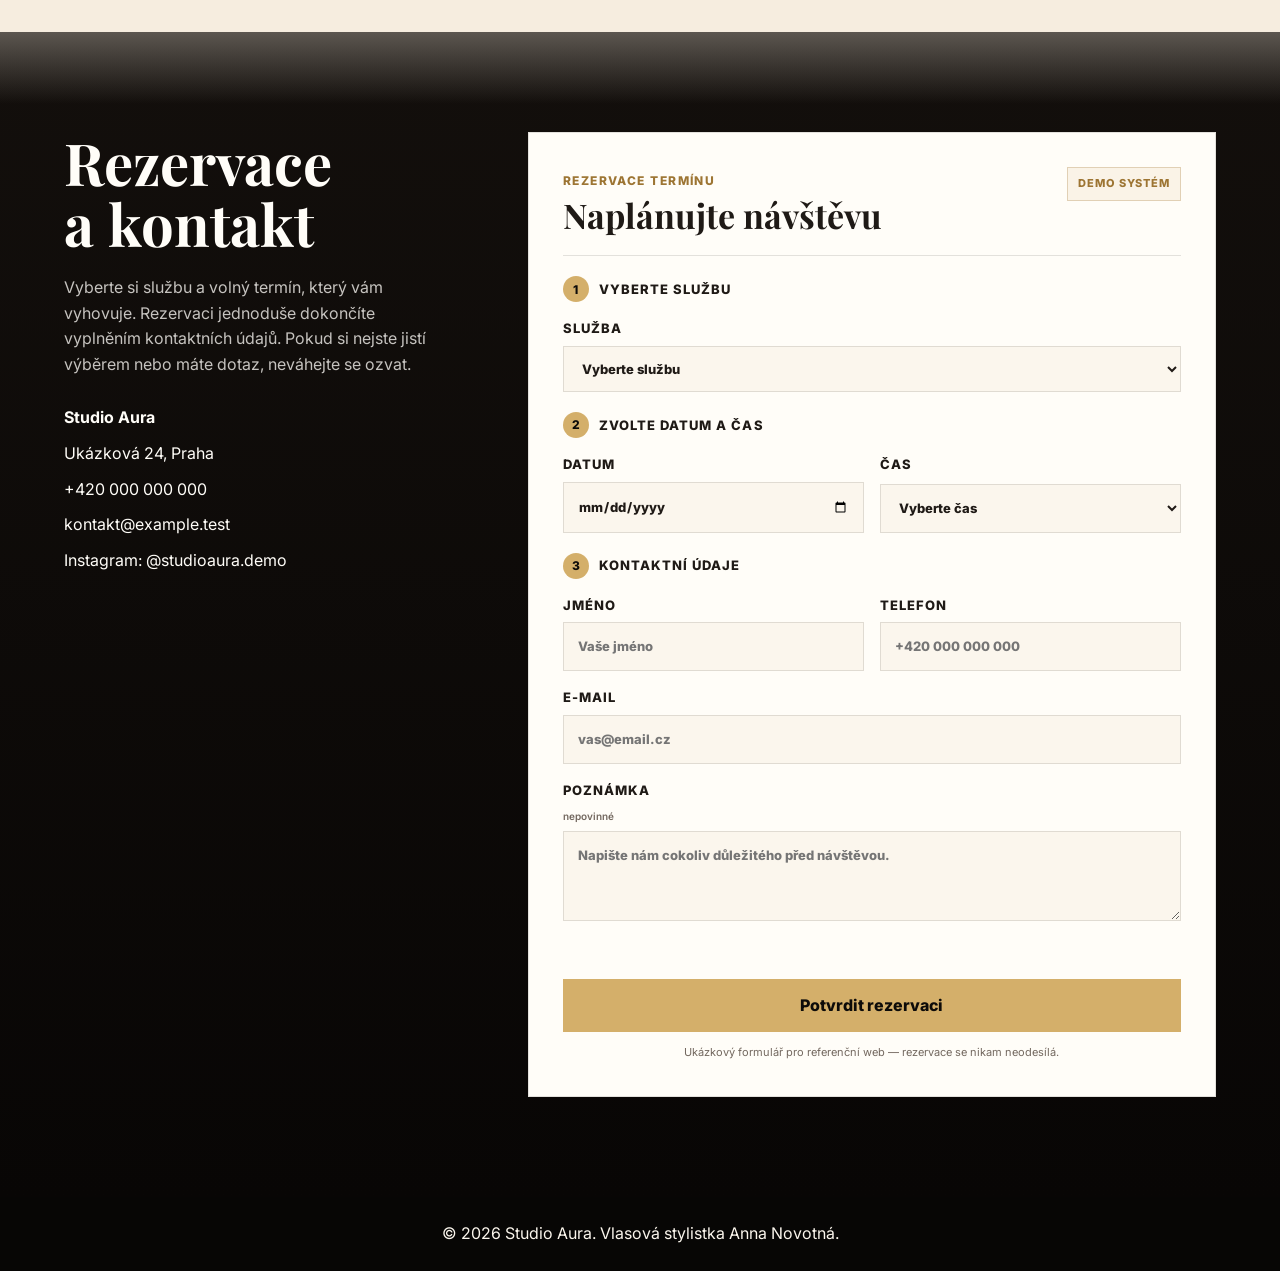
==== commit f9831f0a: "Upravit mobilni rezervace a galerii" ====
--- a/index.html
+++ b/index.html
@@ -131,6 +131,10 @@
             <img src="images/portfolio/portfolio-08.png" alt="Jemný slavnostní vlasový styling" loading="lazy">
             <span>Jemný slavnostní styling</span>
           </button>
+          <button class="gallery__item reveal" type="button" data-caption="Popelavě hnědá balayage" data-src="images/portfolio/portfolio-09.png">
+            <img src="images/portfolio/portfolio-09.png" alt="Popelavě hnědá balayage v jemných vlnách" loading="lazy">
+            <span>Popelavě hnědá balayage</span>
+          </button>
         </div>
         <div class="work__actions reveal">
           <a class="button button--ghost" href="mojeprace.html">Ukázat vše</a>
@@ -219,7 +223,7 @@
         <div class="contact__info reveal">
           <h2>Rezervace a&nbsp;kontakt</h2>
           <p class="contact__intro">Vyberte si službu a&nbsp;volný termín, který vám vyhovuje. Rezervaci jednoduše dokončíte vyplněním kontaktních údajů. Pokud si nejste jistí výběrem nebo máte dotaz, neváhejte se ozvat.</p>
-          <address>
+          <address class="contact__address">
             <strong>Studio Aura</strong>
             <span>Ukázková 24, Praha</span>
             <span>+420 000 000 000</span>
@@ -236,6 +240,7 @@
             <span class="booking-form__demo">Demo systém</span>
           </div>
 
+          <div class="booking-form__panel" data-booking-panel="service">
           <div class="booking-form__step">
             <span>1</span>
             <p>Vyberte službu</p>
@@ -254,6 +259,9 @@
             </select>
           </label>
 
+          </div>
+
+          <div class="booking-form__panel" data-booking-panel="datetime">
           <div class="booking-form__step booking-form__wide">
             <span>2</span>
             <p>Zvolte datum a&nbsp;čas</p>
@@ -273,6 +281,9 @@
             </select>
           </label>
 
+          </div>
+
+          <div class="booking-form__panel" data-booking-panel="contact">
           <div class="booking-form__step booking-form__wide">
             <span>3</span>
             <p>Kontaktní údaje</p>
@@ -292,6 +303,7 @@
           <p class="form-message booking-form__wide" data-form-message aria-live="polite"></p>
           <button class="button button--primary booking-form__submit booking-form__wide" type="submit">Potvrdit rezervaci</button>
           <p class="booking-form__note booking-form__wide">Ukázkový formulář pro referenční web — rezervace se nikam neodesílá.</p>
+          </div>
         </form>
       </div>
     </section>
--- a/style.css
+++ b/style.css
@@ -562,6 +562,10 @@
     min-height: 0;
   }
 
+  .gallery:not(.gallery--full) .gallery__item:nth-child(n + 7) {
+    display: none;
+  }
+
   .gallery__item span {
     padding: 42px 10px 10px;
     font-size: 12px;
@@ -571,10 +575,45 @@
   .contact-form,
   .contact-form.reveal,
   .contact-form.reveal.is-visible {
+    order: 3;
     position: static;
+    width: 100%;
+    min-width: 0;
     opacity: 1;
     transform: none;
     transition: none;
+  }
+
+  .contact__info,
+  .contact__info.reveal,
+  .contact__info.reveal.is-visible {
+    display: contents;
+    opacity: 1;
+    transform: none;
+  }
+
+  .contact__info h2 {
+    order: 1;
+  }
+
+  .contact__intro {
+    order: 2;
+  }
+
+  .contact__address {
+    order: 4;
+    margin-top: 0;
+  }
+
+  .contact-form .booking-form__panel {
+    display: grid;
+    grid-column: 1 / -1;
+    grid-template-columns: minmax(0, 1fr);
+    gap: 16px;
+  }
+
+  .contact-form .booking-form__panel[hidden] {
+    display: none;
   }
 }
 
@@ -751,7 +790,7 @@
   background: linear-gradient(to bottom, rgba(246, 237, 223, 0.32), rgba(19, 15, 12, 0));
 }
 
-.contact__info address {
+.contact__address {
   display: grid;
   gap: 10px;
   margin-top: 28px;
@@ -803,10 +842,19 @@
 
 .contact-form {
   display: grid;
+  min-width: 0;
   gap: 16px;
   padding: clamp(22px, 4vw, 34px);
   color: var(--ink);
   background: var(--white);
+}
+
+.booking-form__panel {
+  display: contents;
+}
+
+.contact-form [hidden] {
+  display: none;
 }
 
 .booking-form__top {
@@ -879,11 +927,21 @@
 
 .contact-form label {
   display: grid;
+  min-width: 0;
   gap: 7px;
   font-size: 13px;
   font-weight: 800;
   text-transform: uppercase;
   letter-spacing: 0.08em;
+}
+
+.contact-form label:has([data-booking-date]) {
+  cursor: pointer;
+}
+
+[data-booking-date] {
+  user-select: none;
+  -webkit-user-select: none;
 }
 
 .contact-form label small {
@@ -898,6 +956,8 @@
 .contact-form select,
 .contact-form textarea {
   width: 100%;
+  min-width: 0;
+  max-width: 100%;
   border: 1px solid var(--line);
   padding: 13px 14px;
   color: var(--ink);
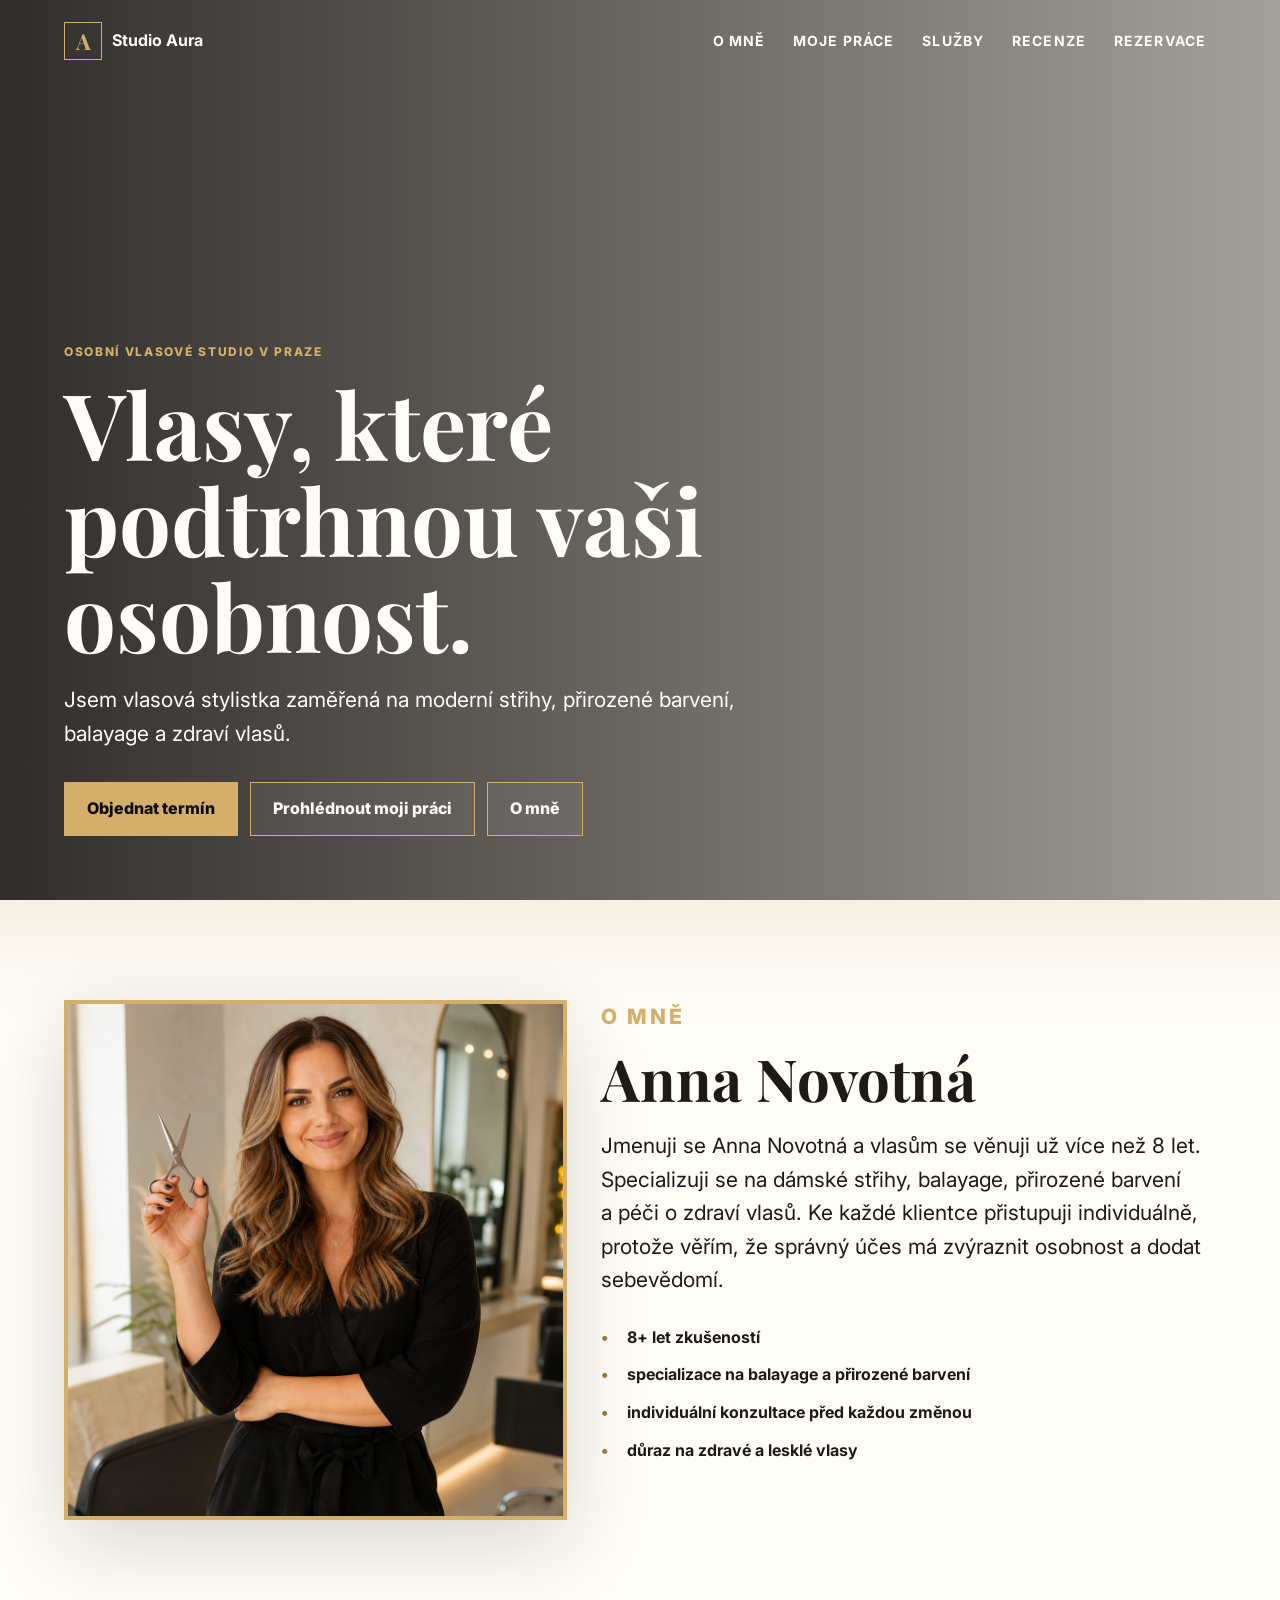
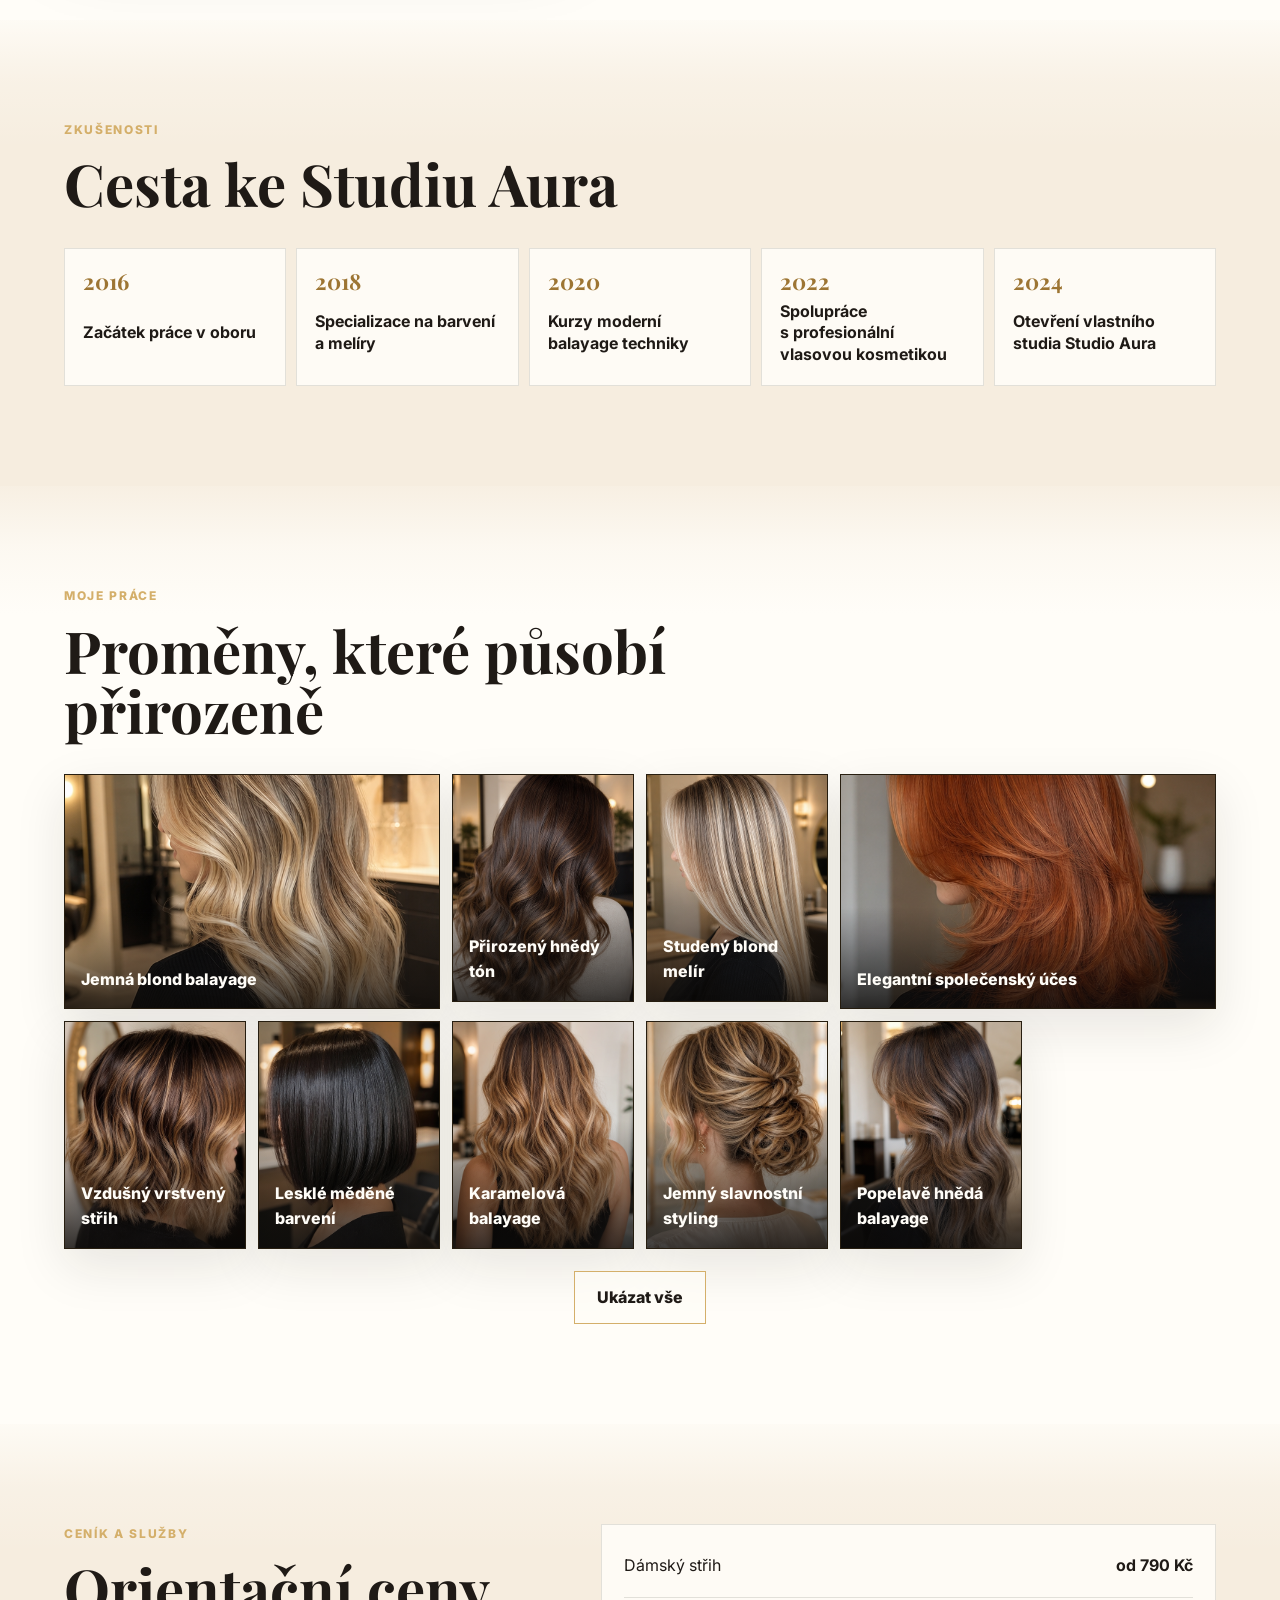
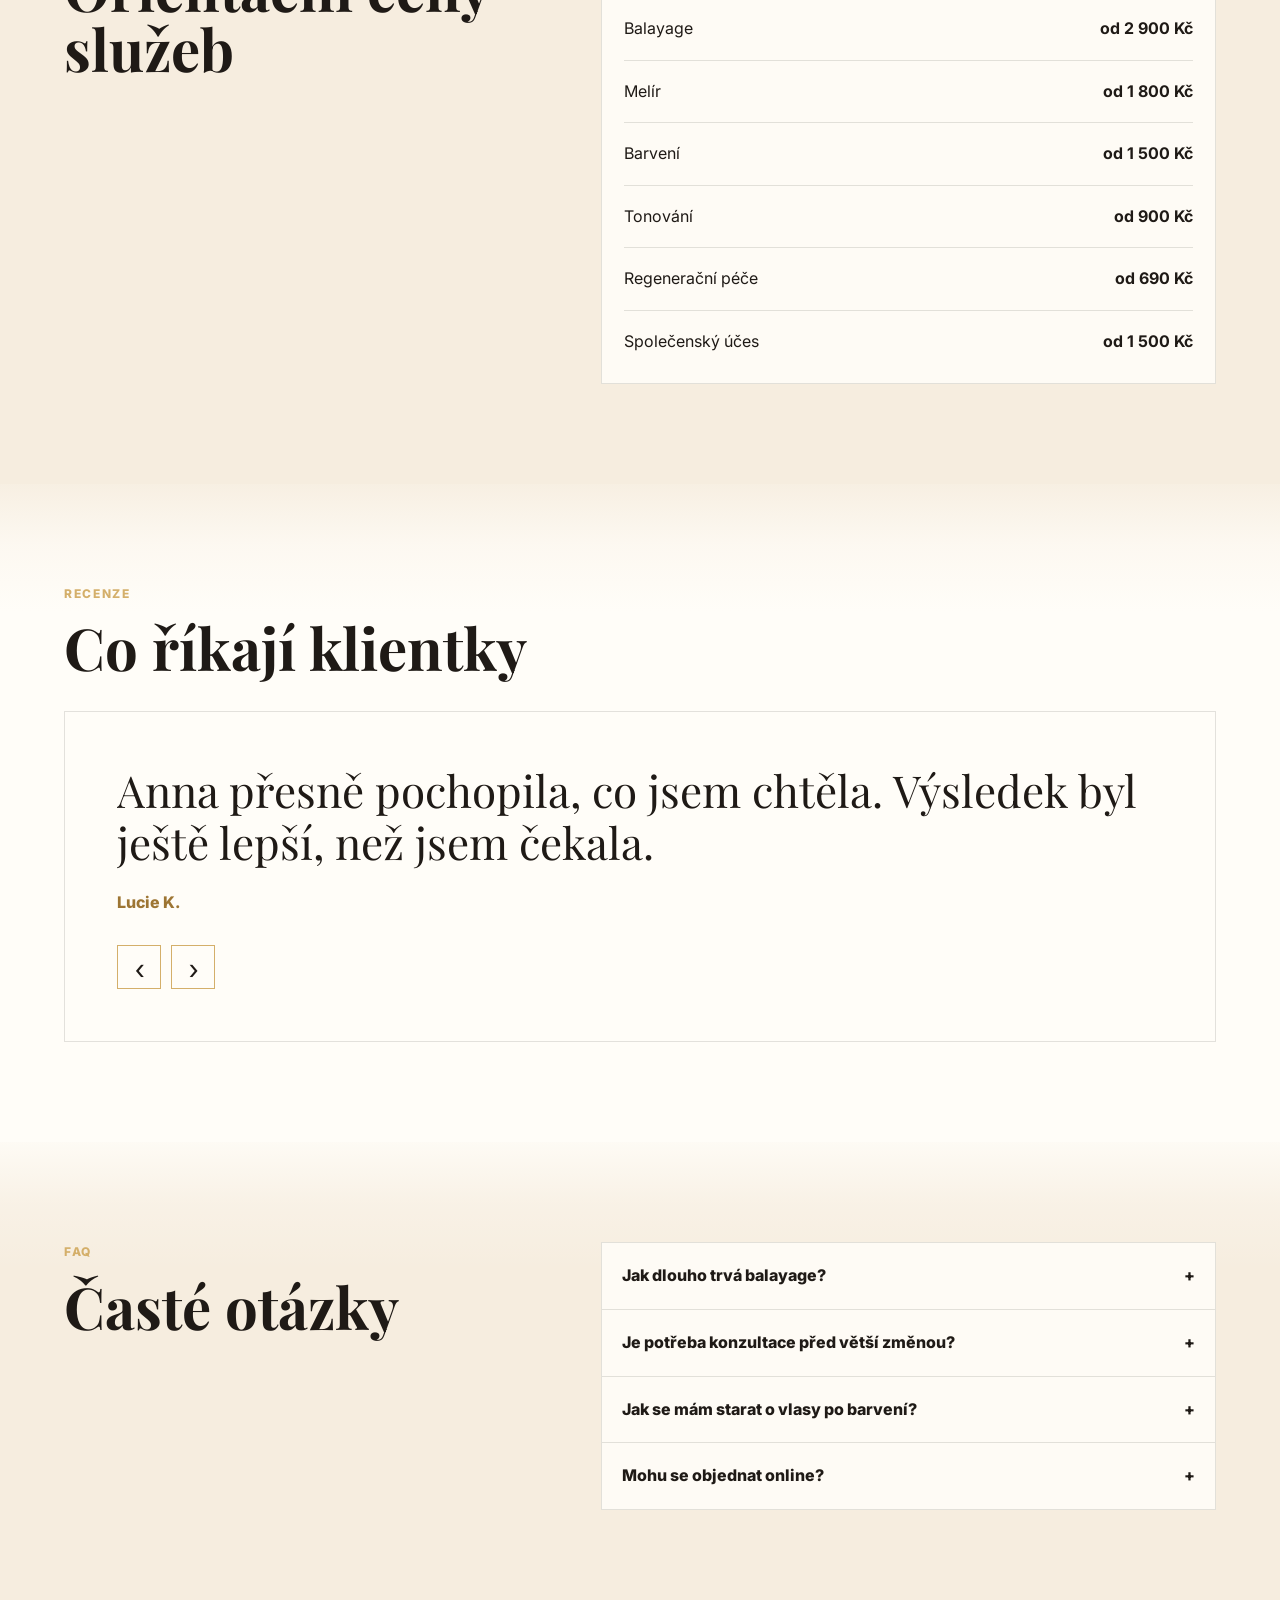
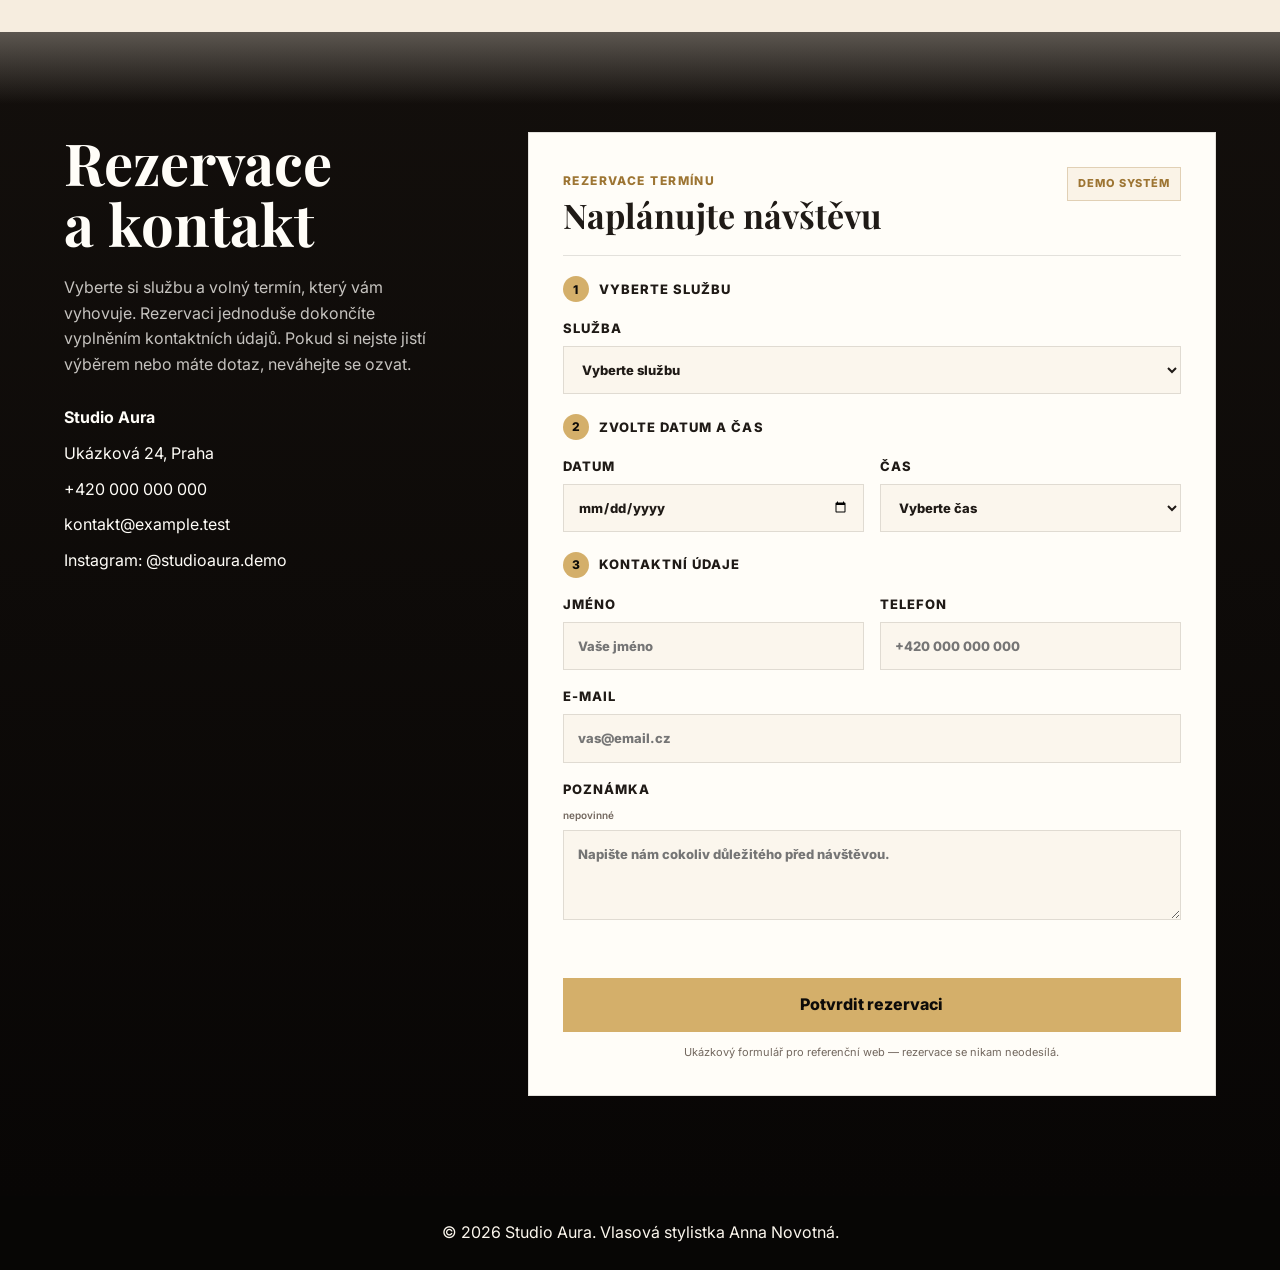
==== commit 79091a90: "Fix booking date field and simplify navigation" ====
--- a/index.html
+++ b/index.html
@@ -25,12 +25,10 @@
     </a>
     <nav class="nav" id="primary-navigation" data-nav aria-label="Hlavní navigace">
       <a href="#about">O&nbsp;mně</a>
-      <a href="#experience">Zkušenosti</a>
       <a href="#work">Moje práce</a>
       <a href="#pricing">Služby</a>
       <a href="#reviews">Recenze</a>
-      <a href="#faq">Otázky</a>
-      <a href="#contact">Kontakt</a>
+      <a href="#contact">Rezervace</a>
     </nav>
     <button class="menu-toggle" type="button" data-menu-toggle aria-label="Otevřít menu" aria-expanded="false" aria-controls="primary-navigation">
       <span></span>
--- a/style.css
+++ b/style.css
@@ -68,11 +68,26 @@
 }
 
 .brand {
+  position: relative;
   display: inline-flex;
   align-items: center;
   gap: 10px;
   font-weight: 700;
   letter-spacing: 0;
+  transition: color 0.2s ease;
+}
+
+.brand::after {
+  position: absolute;
+  right: 0;
+  bottom: -5px;
+  left: 48px;
+  height: 1px;
+  background: var(--gold);
+  transform: scaleX(0);
+  transform-origin: center;
+  transition: transform 0.2s ease;
+  content: "";
 }
 
 .brand__mark {
@@ -84,6 +99,27 @@
   color: var(--gold);
   font-family: "Playfair Display", Georgia, serif;
   font-size: 22px;
+  transition: color 0.2s ease, background 0.2s ease, transform 0.2s ease;
+}
+
+@media (hover: hover) {
+  .brand:hover {
+    color: var(--gold);
+  }
+
+  .site-header.is-scrolled .brand:hover,
+  .site-header.is-open .brand:hover {
+    color: var(--gold-dark);
+  }
+
+  .brand:hover::after {
+    transform: scaleX(1);
+  }
+
+  .brand:hover .brand__mark {
+    background: rgba(212, 175, 106, 0.12);
+    transform: translateY(-1px);
+  }
 }
 
 .nav {
@@ -607,9 +643,25 @@
 
   .contact-form .booking-form__panel {
     display: grid;
+    width: 100%;
+    min-width: 0;
+    max-width: 100%;
     grid-column: 1 / -1;
     grid-template-columns: minmax(0, 1fr);
     gap: 16px;
+  }
+
+  .contact-form .booking-form__panel > label {
+    width: 100%;
+    min-width: 0;
+    max-width: 100%;
+    grid-column: 1 / -1;
+  }
+
+  [data-booking-date] {
+    width: 100%;
+    min-width: 0;
+    max-width: 100%;
   }
 
   .contact-form .booking-form__panel[hidden] {
@@ -936,12 +988,44 @@
 }
 
 .contact-form label:has([data-booking-date]) {
+  min-width: 0;
+  max-width: 100%;
+  overflow: hidden;
   cursor: pointer;
-}
-
-[data-booking-date] {
   user-select: none;
   -webkit-user-select: none;
+  -webkit-touch-callout: none;
+}
+
+[data-booking-date] {
+  display: block;
+  inline-size: 100%;
+  min-inline-size: 0;
+  max-inline-size: 100%;
+  overflow: hidden;
+  line-height: normal;
+  font-variant-numeric: tabular-nums;
+  user-select: none;
+  -webkit-user-select: none;
+  -webkit-touch-callout: none;
+}
+
+[data-booking-date]::-webkit-date-and-time-value {
+  min-height: 1.6em;
+  margin: 0;
+  text-align: left;
+}
+
+[data-booking-date]::-webkit-datetime-edit {
+  padding: 0;
+}
+
+[data-booking-date]::-webkit-datetime-edit-day-field:focus,
+[data-booking-date]::-webkit-datetime-edit-month-field:focus,
+[data-booking-date]::-webkit-datetime-edit-year-field:focus {
+  color: inherit;
+  background: transparent;
+  outline: none;
 }
 
 .contact-form label small {
@@ -963,6 +1047,11 @@
   color: var(--ink);
   background: var(--cream);
   outline: none;
+}
+
+.contact-form input,
+.contact-form select {
+  min-height: 48px;
 }
 
 .contact-form input:focus,
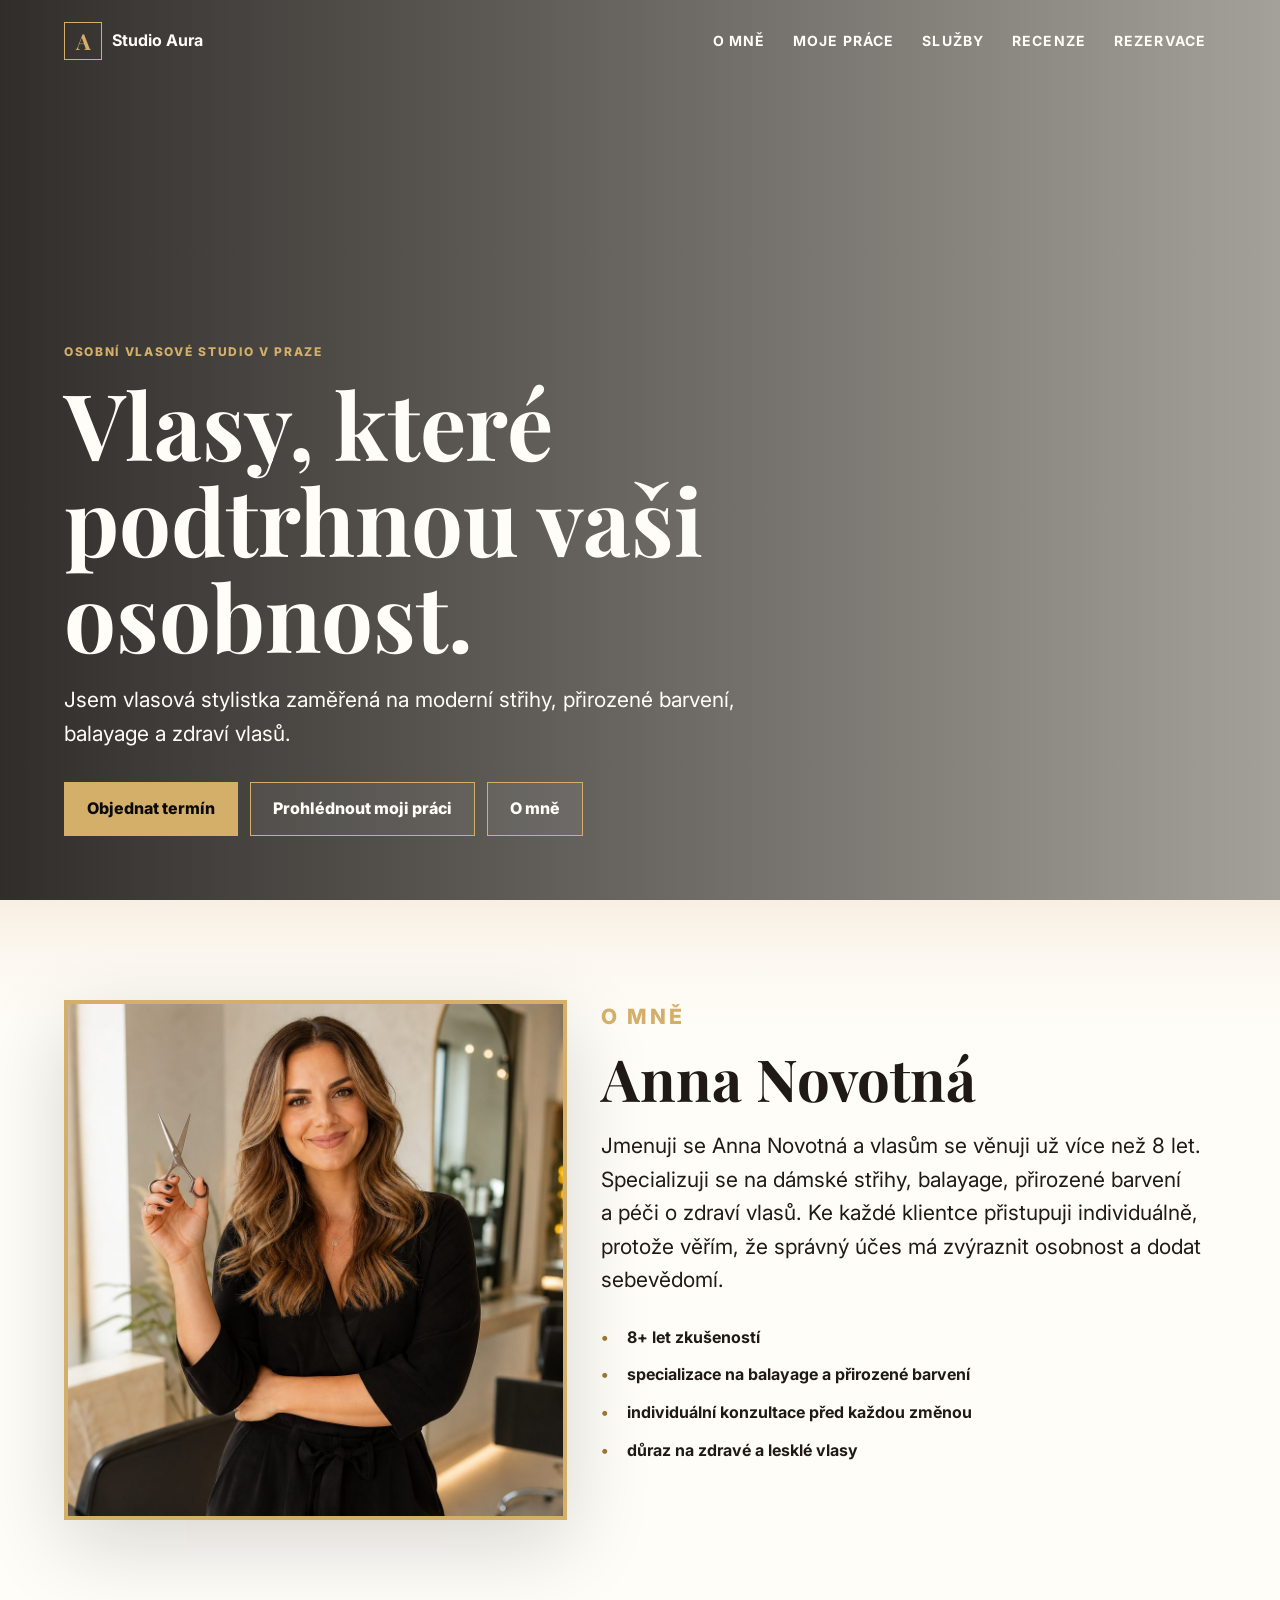
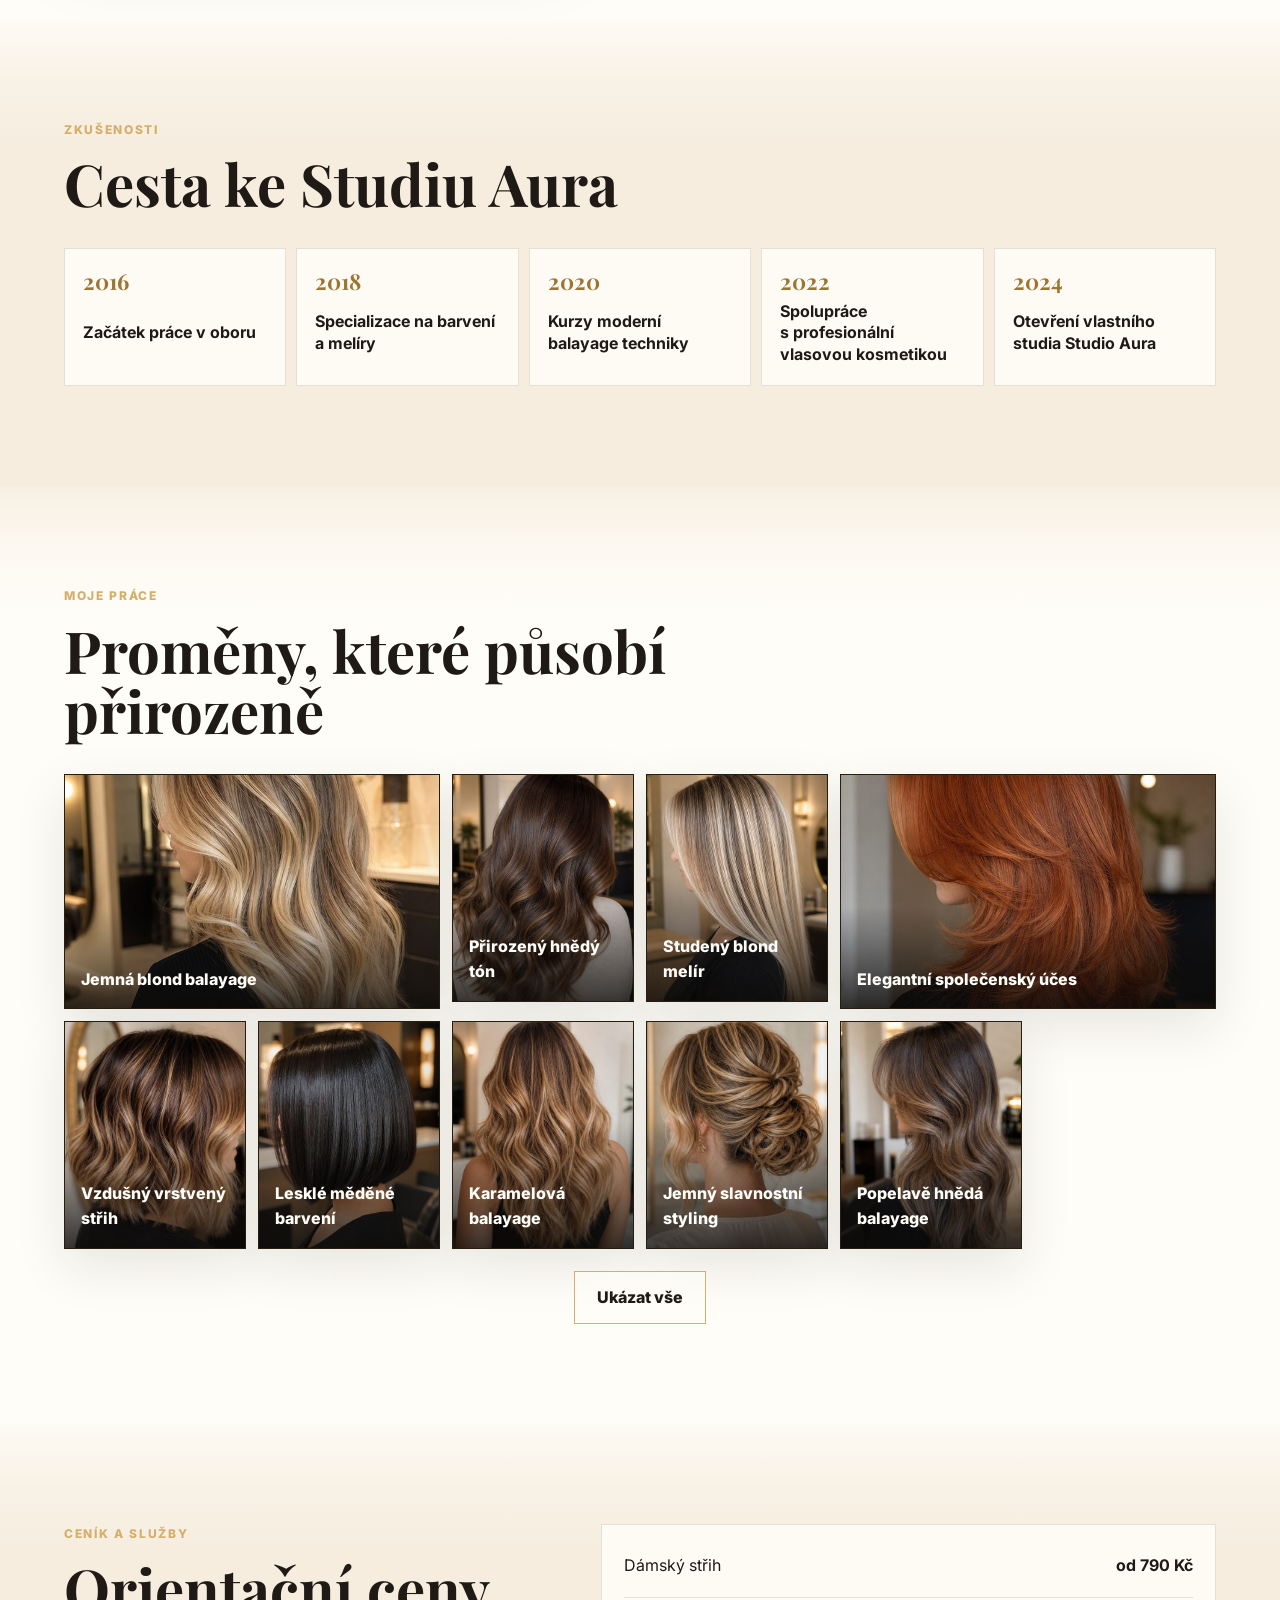
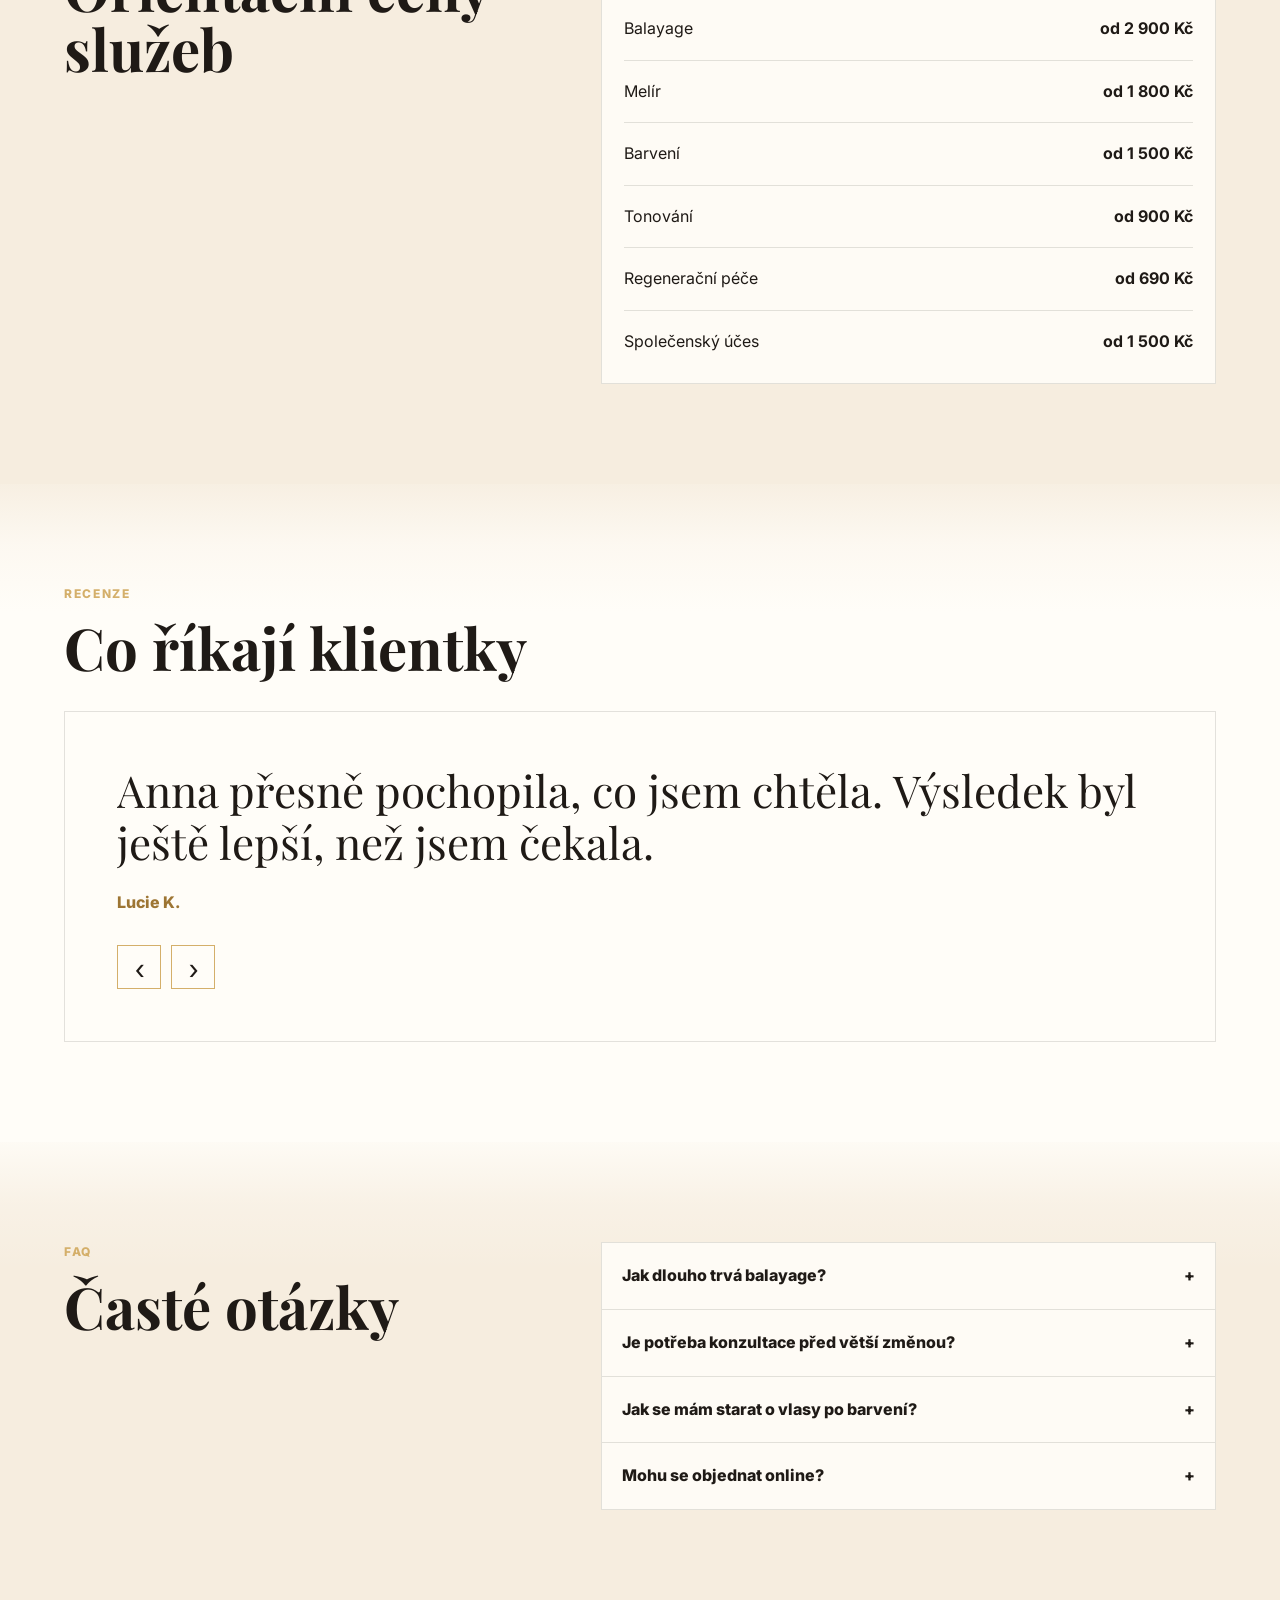
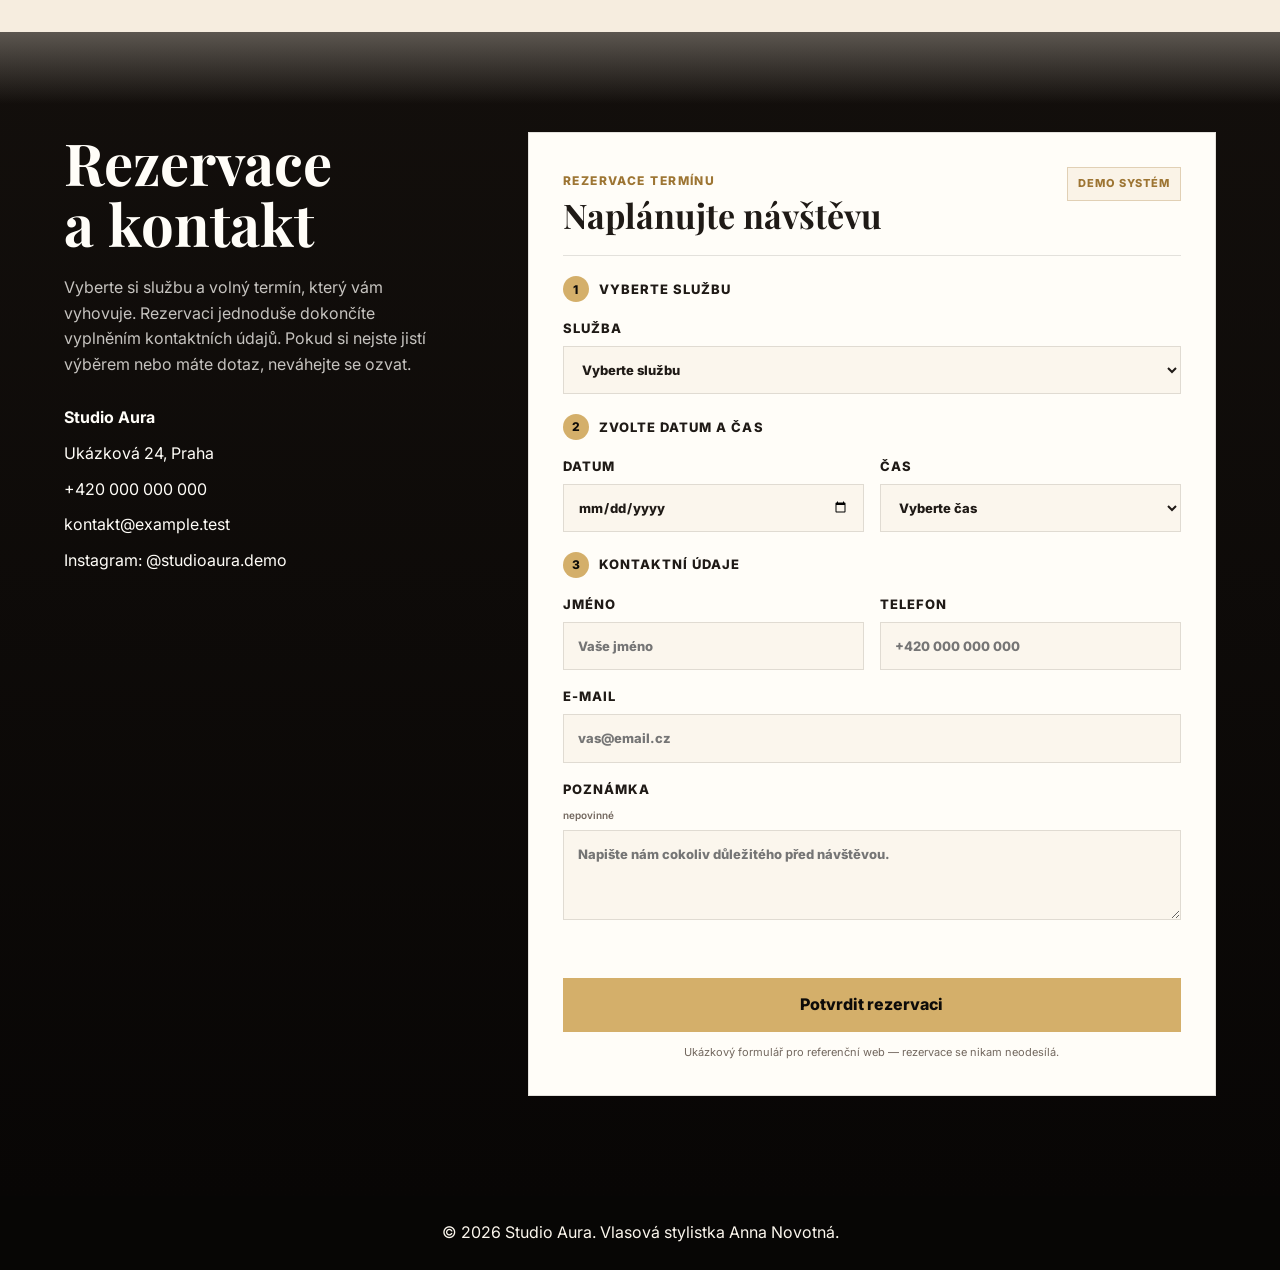
==== commit a7803ba6: "Optimize images and complete SEO" ====
--- a/index.html
+++ b/index.html
@@ -6,16 +6,46 @@
   <meta name="description" content="Studio Aura je osobní vlasové studio Anny Novotné v Praze. Moderní střihy, balayage, melíry, přirozené barvení a péče o zdravé vlasy.">
   <meta name="keywords" content="Studio Aura, kadeřnice Praha, balayage Praha, dámský střih, melír, barvení vlasů, vlasová stylistka">
   <meta name="author" content="Studio Aura">
+  <link rel="canonical" href="https://marekruzek.github.io/Studio-Aura/">
   <meta property="og:title" content="Studio Aura | Vlasová stylistka Anna Novotná">
   <meta property="og:description" content="Vlasy, které podtrhnou vaši osobnost. Moderní střihy, přirozené barvení, balayage a zdraví vlasů.">
   <meta property="og:type" content="website">
-  <meta property="og:image" content="https://images.unsplash.com/photo-1560066984-138dadb4c035?auto=format&fit=crop&w=1200&q=80">
+  <meta property="og:locale" content="cs_CZ">
+  <meta property="og:url" content="https://marekruzek.github.io/Studio-Aura/">
+  <meta property="og:site_name" content="Studio Aura">
+  <meta property="og:image" content="https://marekruzek.github.io/Studio-Aura/images/og-image.jpg">
+  <meta property="og:image:width" content="1200">
+  <meta property="og:image:height" content="630">
+  <meta property="og:image:alt" content="Studio Aura – vlasy, které podtrhnou vaši osobnost">
+  <meta name="twitter:card" content="summary_large_image">
+  <meta name="twitter:title" content="Studio Aura | Vlasová stylistka Anna Novotná">
+  <meta name="twitter:description" content="Moderní střihy, přirozené barvení, balayage a péče o zdravé vlasy.">
+  <meta name="twitter:image" content="https://marekruzek.github.io/Studio-Aura/images/og-image.jpg">
   <title>Studio Aura | Vlasová stylistka Anna Novotná</title>
   <link rel="icon" href="data:image/svg+xml,%3Csvg xmlns='http://www.w3.org/2000/svg' viewBox='0 0 64 64'%3E%3Crect width='64' height='64' rx='14' fill='%230d0b09'/%3E%3Cpath d='M18 47 32 13l14 34h-7l-3-8H28l-3 8h-7Zm12-14h4l-2-6-2 6Z' fill='%23d4af6a'/%3E%3C/svg%3E">
   <link rel="preconnect" href="https://fonts.googleapis.com">
   <link rel="preconnect" href="https://fonts.gstatic.com" crossorigin>
   <link href="https://fonts.googleapis.com/css2?family=Inter:wght@400;500;600;700&family=Playfair+Display:wght@600;700&display=swap" rel="stylesheet">
   <link rel="stylesheet" href="style.css">
+  <script type="application/ld+json">
+    {
+      "@context": "https://schema.org",
+      "@type": "HairSalon",
+      "name": "Studio Aura",
+      "url": "https://marekruzek.github.io/Studio-Aura/",
+      "image": "https://marekruzek.github.io/Studio-Aura/images/og-image.jpg",
+      "description": "Osobní vlasové studio zaměřené na moderní střihy, balayage, přirozené barvení a péči o zdravé vlasy.",
+      "founder": {
+        "@type": "Person",
+        "name": "Anna Novotná",
+        "jobTitle": "Vlasová stylistka"
+      },
+      "areaServed": {
+        "@type": "City",
+        "name": "Praha"
+      }
+    }
+  </script>
 </head>
 <body>
   <header class="site-header" data-header>
@@ -55,14 +85,14 @@
     <section class="section about" id="about">
       <div class="section__inner about__grid">
         <div class="about__photo about__photo--desktop reveal">
-          <img src="images/about-stylist-ai.png" alt="Vlasová stylistka Anna Novotná s nůžkami ve studiu Studio Aura" loading="lazy">
+          <img src="images/about-stylist-ai.jpg" alt="Vlasová stylistka Anna Novotná s nůžkami ve studiu Studio Aura" loading="lazy" width="1024" height="1536">
         </div>
         <div class="about__content reveal">
           <p class="eyebrow">O&nbsp;mně</p>
           <h2>Anna Novotná</h2>
           <p>Jmenuji se Anna Novotná a&nbsp;vlasům se věnuji už více než 8&nbsp;let. Specializuji se na dámské střihy, balayage, přirozené barvení a&nbsp;péči o&nbsp;zdraví vlasů. Ke každé klientce přistupuji individuálně, protože věřím, že správný účes má zvýraznit osobnost a&nbsp;dodat sebevědomí.</p>
           <div class="about__photo about__photo--mobile">
-            <img src="images/about-stylist-ai.png" alt="Vlasová stylistka Anna Novotná s nůžkami ve studiu Studio Aura" loading="lazy">
+            <img src="images/about-stylist-ai.jpg" alt="Vlasová stylistka Anna Novotná s nůžkami ve studiu Studio Aura" loading="lazy" width="1024" height="1536">
           </div>
           <ul class="feature-list">
             <li>8+ let zkušeností</li>
@@ -97,40 +127,40 @@
           <h2>Proměny, které působí přirozeně</h2>
         </div>
         <div class="gallery" data-gallery>
-          <button class="gallery__item reveal" type="button" data-caption="Jemná blond balayage" data-src="images/portfolio/portfolio-01.png">
-            <img src="images/portfolio/portfolio-01.png" alt="Jemná blond balayage ve vlasovém studiu" loading="lazy">
+          <button class="gallery__item reveal" type="button" data-caption="Jemná blond balayage" data-src="images/portfolio/portfolio-01.jpg">
+            <img src="images/portfolio/portfolio-01.jpg" alt="Jemná blond balayage ve vlasovém studiu" loading="lazy" width="603" height="603">
             <span>Jemná blond balayage</span>
           </button>
-          <button class="gallery__item reveal" type="button" data-caption="Přirozený hnědý tón" data-src="images/portfolio/portfolio-02.png">
-            <img src="images/portfolio/portfolio-02.png" alt="Přirozeně upravené hnědé vlasy" loading="lazy">
+          <button class="gallery__item reveal" type="button" data-caption="Přirozený hnědý tón" data-src="images/portfolio/portfolio-02.jpg">
+            <img src="images/portfolio/portfolio-02.jpg" alt="Přirozeně upravené hnědé vlasy" loading="lazy" width="603" height="603">
             <span>Přirozený hnědý tón</span>
           </button>
-          <button class="gallery__item reveal" type="button" data-caption="Studený blond melír" data-src="images/portfolio/portfolio-03.png">
-            <img src="images/portfolio/portfolio-03.png" alt="Studený blond melír po úpravě vlasů" loading="lazy">
+          <button class="gallery__item reveal" type="button" data-caption="Studený blond melír" data-src="images/portfolio/portfolio-03.jpg">
+            <img src="images/portfolio/portfolio-03.jpg" alt="Studený blond melír po úpravě vlasů" loading="lazy" width="603" height="603">
             <span>Studený blond melír</span>
           </button>
-          <button class="gallery__item reveal" type="button" data-caption="Elegantní společenský účes" data-src="images/portfolio/portfolio-04.png">
-            <img src="images/portfolio/portfolio-04.png" alt="Elegantní společenský účes s jemným stylingem" loading="lazy">
+          <button class="gallery__item reveal" type="button" data-caption="Elegantní společenský účes" data-src="images/portfolio/portfolio-04.jpg">
+            <img src="images/portfolio/portfolio-04.jpg" alt="Elegantní společenský účes s jemným stylingem" loading="lazy" width="603" height="603">
             <span>Elegantní společenský účes</span>
           </button>
-          <button class="gallery__item reveal" type="button" data-caption="Vzdušný vrstvený střih" data-src="images/portfolio/portfolio-05.png">
-            <img src="images/portfolio/portfolio-05.png" alt="Vzdušný vrstvený dámský střih" loading="lazy">
+          <button class="gallery__item reveal" type="button" data-caption="Vzdušný vrstvený střih" data-src="images/portfolio/portfolio-05.jpg">
+            <img src="images/portfolio/portfolio-05.jpg" alt="Vzdušný vrstvený dámský střih" loading="lazy" width="603" height="603">
             <span>Vzdušný vrstvený střih</span>
           </button>
-          <button class="gallery__item reveal" type="button" data-caption="Lesklé měděné barvení" data-src="images/portfolio/portfolio-06.png">
-            <img src="images/portfolio/portfolio-06.png" alt="Lesklé měděné barvení vlasů" loading="lazy">
+          <button class="gallery__item reveal" type="button" data-caption="Lesklé měděné barvení" data-src="images/portfolio/portfolio-06.jpg">
+            <img src="images/portfolio/portfolio-06.jpg" alt="Lesklé měděné barvení vlasů" loading="lazy" width="603" height="603">
             <span>Lesklé měděné barvení</span>
           </button>
-          <button class="gallery__item reveal" type="button" data-caption="Karamelová balayage" data-src="images/portfolio/portfolio-07.png">
-            <img src="images/portfolio/portfolio-07.png" alt="Karamelová balayage v měkkých vlnách" loading="lazy">
+          <button class="gallery__item reveal" type="button" data-caption="Karamelová balayage" data-src="images/portfolio/portfolio-07.jpg">
+            <img src="images/portfolio/portfolio-07.jpg" alt="Karamelová balayage v měkkých vlnách" loading="lazy" width="603" height="603">
             <span>Karamelová balayage</span>
           </button>
-          <button class="gallery__item reveal" type="button" data-caption="Jemný slavnostní styling" data-src="images/portfolio/portfolio-08.png">
-            <img src="images/portfolio/portfolio-08.png" alt="Jemný slavnostní vlasový styling" loading="lazy">
+          <button class="gallery__item reveal" type="button" data-caption="Jemný slavnostní styling" data-src="images/portfolio/portfolio-08.jpg">
+            <img src="images/portfolio/portfolio-08.jpg" alt="Jemný slavnostní vlasový styling" loading="lazy" width="603" height="603">
             <span>Jemný slavnostní styling</span>
           </button>
-          <button class="gallery__item reveal" type="button" data-caption="Popelavě hnědá balayage" data-src="images/portfolio/portfolio-09.png">
-            <img src="images/portfolio/portfolio-09.png" alt="Popelavě hnědá balayage v jemných vlnách" loading="lazy">
+          <button class="gallery__item reveal" type="button" data-caption="Popelavě hnědá balayage" data-src="images/portfolio/portfolio-09.jpg">
+            <img src="images/portfolio/portfolio-09.jpg" alt="Popelavě hnědá balayage v jemných vlnách" loading="lazy" width="603" height="603">
             <span>Popelavě hnědá balayage</span>
           </button>
         </div>
@@ -317,6 +347,10 @@
     <p data-lightbox-caption></p>
   </div>
 
+  <button class="back-to-top" type="button" aria-label="Zpět nahoru">
+    <span aria-hidden="true">↑</span>
+  </button>
+
   <script src="script.js"></script>
 </body>
 </html>
--- a/style.css
+++ b/style.css
@@ -587,6 +587,45 @@
   margin-top: 22px;
 }
 
+.back-to-top {
+  position: fixed;
+  right: max(16px, env(safe-area-inset-right));
+  bottom: max(16px, env(safe-area-inset-bottom));
+  z-index: 19;
+  display: none;
+  width: 46px;
+  height: 46px;
+  place-items: center;
+  border: 1px solid rgba(212, 175, 106, 0.7);
+  border-radius: 0;
+  background: rgba(251, 246, 237, 0.92);
+  color: var(--gold-dark);
+  box-shadow: 0 12px 30px rgba(13, 11, 9, 0.14);
+  backdrop-filter: blur(14px);
+  cursor: pointer;
+  opacity: 0;
+  pointer-events: none;
+  transform: translateY(12px);
+  transition: opacity 0.2s ease, transform 0.2s ease;
+}
+
+.back-to-top:focus-visible {
+  outline: 3px solid rgba(212, 175, 106, 0.35);
+  outline-offset: 3px;
+}
+
+@media (max-width: 979px) {
+  .back-to-top {
+    display: grid;
+  }
+
+  .back-to-top.is-visible {
+    opacity: 1;
+    pointer-events: auto;
+    transform: translateY(0);
+  }
+}
+
 @media (max-width: 759px) {
   .gallery,
   .gallery.gallery--full {
@@ -999,11 +1038,17 @@
 
 [data-booking-date] {
   display: block;
+  flex: 1 1 0;
   inline-size: 100%;
   min-inline-size: 0;
   max-inline-size: 100%;
+  block-size: 48px;
   overflow: hidden;
+  -webkit-appearance: none;
+  appearance: none;
   line-height: normal;
+  text-align: left;
+  text-align-last: left;
   font-variant-numeric: tabular-nums;
   user-select: none;
   -webkit-user-select: none;
@@ -1011,13 +1056,18 @@
 }
 
 [data-booking-date]::-webkit-date-and-time-value {
+  display: block;
+  width: 100%;
   min-height: 1.6em;
   margin: 0;
   text-align: left;
 }
 
 [data-booking-date]::-webkit-datetime-edit {
+  display: block;
+  width: 100%;
   padding: 0;
+  text-align: left;
 }
 
 [data-booking-date]::-webkit-datetime-edit-day-field:focus,
